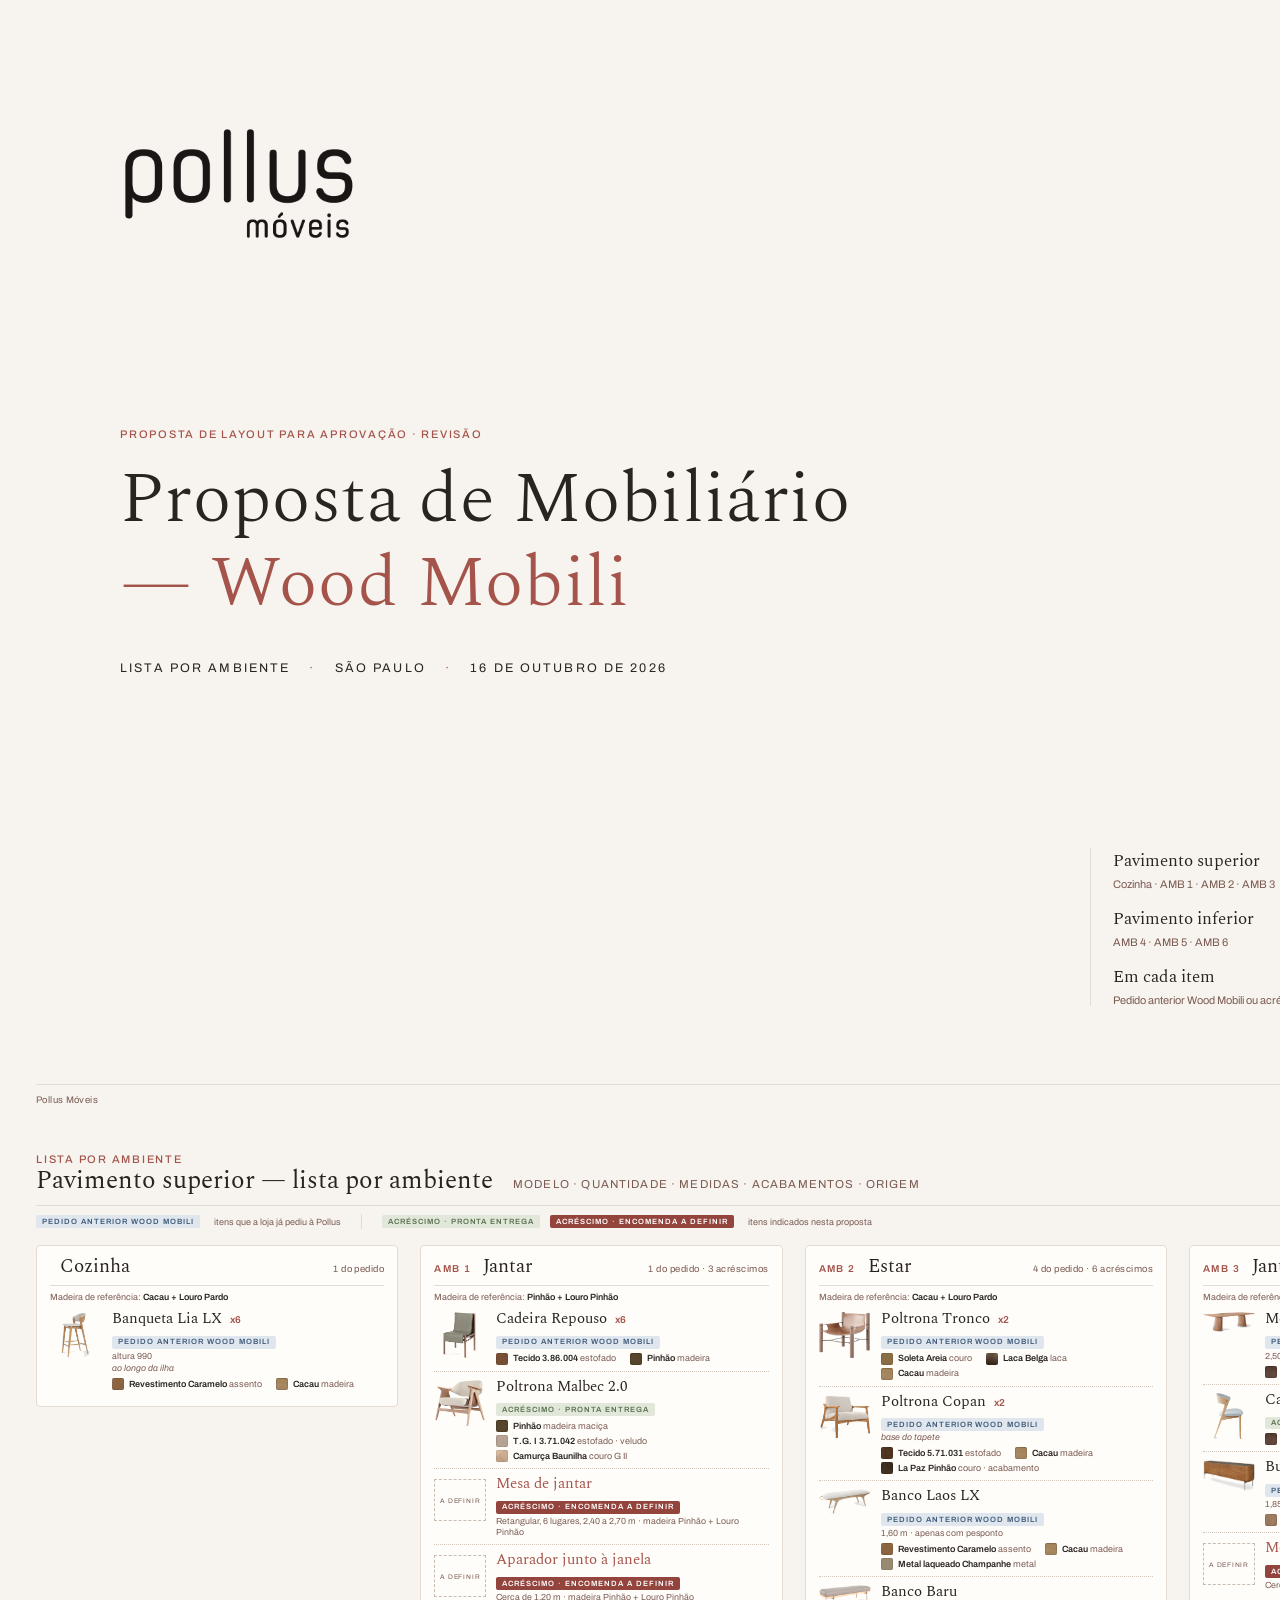
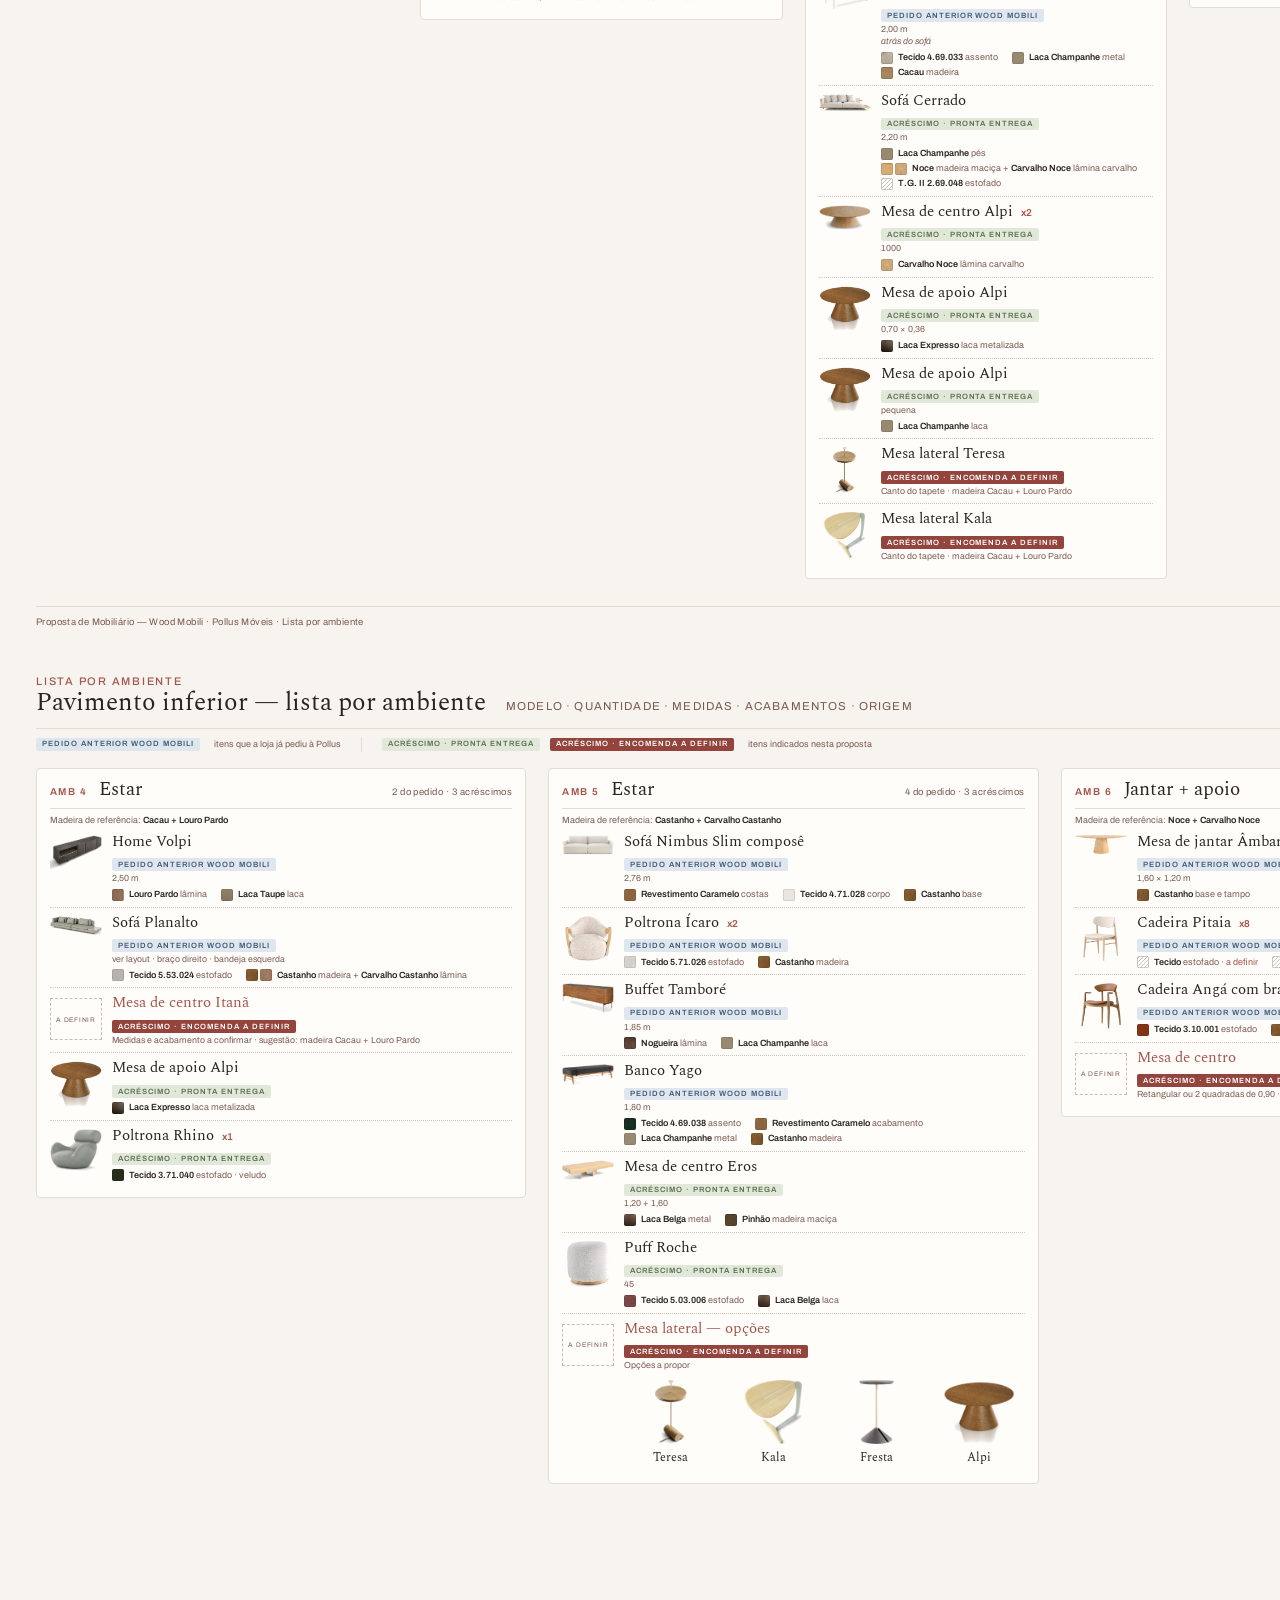
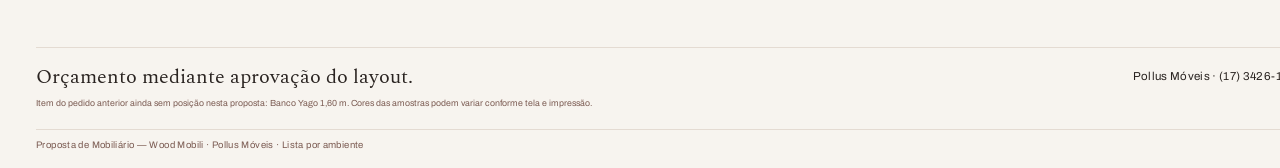
==== proposta-wood-mobili/index.html @ d402f89d "Proposta Wood Mobili: revisão da lista por ambiente (21/10) Reconstrói os fontes (HTML/CSS + imagens" ====
<!doctype html><html lang="pt-BR"><head><meta charset="utf-8">
<title>Proposta de Mobiliário — Wood Mobili · lista por ambiente</title>
<meta name="author" content="Pollus Móveis"><meta name="subject" content="Lista por ambiente para aprovação">
<link rel="stylesheet" href="fonts/fonts.css"><link rel="stylesheet" href="style.css"></head><body>
<div class="page cover">
<img class="logo" src="img/prod/logo.png" alt="Pollus Móveis">
<div class="ctitle"><p class="kicker">Proposta de layout para aprovação · Revisão</p>
<h1>Proposta de Mobiliário<br><span>— Wood Mobili</span></h1>
<p class="meta">Lista por ambiente <i>·</i> São Paulo <i>·</i> 16 de outubro de 2026</p></div>
<div class="toc"><div><h5>Pavimento superior</h5><p>Cozinha · AMB 1 · AMB 2 · AMB 3</p></div>
<div><h5>Pavimento inferior</h5><p>AMB 4 · AMB 5 · AMB 6</p></div>
<div><h5>Em cada item</h5><p>Pedido anterior Wood Mobili ou acréscimo indicado nesta proposta</p></div></div>
<footer class="pf"><span>Pollus Móveis</span><span>1/3</span></footer></div>
<div class="page list"><div class="phead"><div><p class="kicker">Lista por ambiente</p><h2>Pavimento superior — lista por ambiente <span class="sub">Modelo · quantidade · medidas · acabamentos · origem</span></h2></div><img class="mini" src="img/prod/logo.png" alt="Pollus Móveis"></div><div class="legend"><span class="tag t-ped">Pedido anterior Wood Mobili</span><span class="lg">itens que a loja já pediu à Pollus</span><span class="sep"></span><span class="tag t-pe">Acréscimo · pronta entrega</span><span class="tag t-enc">Acréscimo · encomenda a definir</span><span class="lg">itens indicados nesta proposta</span></div><div class="cols c4"><div class="col"><section class="amb"><header><h3>Cozinha</h3><span class="count">1 do pedido</span></header><p class="ref">Madeira de referência: <b>Cacau + Louro Pardo</b></p><div class="item"><div class="thumb"><img src="img/prod/banqueta-lia-lx.png" alt=""></div><div class="body"><h4 class="">Banqueta Lia LX <span class="qty">x6</span></h4><span class="tag t-ped">Pedido anterior Wood Mobili</span><p class="meas">altura 990</p><p class="note">ao longo da ilha</p><div class="fins"><span class="fin"><span class="sws"><span class="sw" style="background-image:url(img/sw/revestimento-caramelo.jpg)"></span></span><span class="fl"><b>Revestimento Caramelo</b> assento</span></span><span class="fin"><span class="sws"><span class="sw" style="background-image:url(img/sw/cacau.jpg)"></span></span><span class="fl"><b>Cacau</b> madeira</span></span></div></div></div></section></div><div class="col"><section class="amb"><header><span class="code">AMB 1</span><h3>Jantar</h3><span class="count">1 do pedido · 3 acréscimos</span></header><p class="ref">Madeira de referência: <b>Pinhão + Louro Pinhão</b></p><div class="item"><div class="thumb"><img src="img/prod/cadeira-repouso.png" alt=""></div><div class="body"><h4 class="">Cadeira Repouso <span class="qty">x6</span></h4><span class="tag t-ped">Pedido anterior Wood Mobili</span><div class="fins"><span class="fin"><span class="sws"><span class="sw" style="background-image:url(img/sw/tecido-3.86.004.jpg)"></span></span><span class="fl"><b>Tecido 3.86.004</b> estofado</span></span><span class="fin"><span class="sws"><span class="sw" style="background-image:url(img/sw/pinhao.jpg)"></span></span><span class="fl"><b>Pinhão</b> madeira</span></span></div></div></div><div class="item"><div class="thumb"><img src="img/prod/poltrona-malbec.png" alt=""></div><div class="body"><h4 class="">Poltrona Malbec 2.0</h4><span class="tag t-pe">Acréscimo · pronta entrega</span><div class="fins"><span class="fin"><span class="sws"><span class="sw" style="background-image:url(img/sw/pinhao.jpg)"></span></span><span class="fl"><b>Pinhão</b> madeira maciça</span></span><span class="fin"><span class="sws"><span class="sw" style="background-image:url(img/sw/tg-3.71.042.jpg)"></span></span><span class="fl"><b>T.G. I 3.71.042</b> estofado · veludo</span></span><span class="fin"><span class="sws"><span class="sw" style="background-image:url(img/sw/camurca-baunilha.jpg)"></span></span><span class="fl"><b>Camurça Baunilha</b> couro G II</span></span></div></div></div><div class="item"><div class="thumb ph"><span>A definir</span></div><div class="body"><h4 class="red">Mesa de jantar</h4><span class="tag t-enc">Acréscimo · encomenda a definir</span><p class="desc">Retangular, 6 lugares, 2,40 a 2,70 m · madeira Pinhão + Louro Pinhão</p></div></div><div class="item"><div class="thumb ph"><span>A definir</span></div><div class="body"><h4 class="red">Aparador junto à janela</h4><span class="tag t-enc">Acréscimo · encomenda a definir</span><p class="desc">Cerca de 1,20 m · madeira Pinhão + Louro Pinhão</p></div></div></section></div><div class="col"><section class="amb"><header><span class="code">AMB 2</span><h3>Estar</h3><span class="count">4 do pedido · 6 acréscimos</span></header><p class="ref">Madeira de referência: <b>Cacau + Louro Pardo</b></p><div class="item"><div class="thumb"><img src="img/prod/poltrona-tronco.png" alt=""></div><div class="body"><h4 class="">Poltrona Tronco <span class="qty">x2</span></h4><span class="tag t-ped">Pedido anterior Wood Mobili</span><div class="fins"><span class="fin"><span class="sws"><span class="sw" style="background-image:url(img/sw/soleta-areia.jpg)"></span></span><span class="fl"><b>Soleta Areia</b> couro</span></span><span class="fin"><span class="sws"><span class="sw" style="background-image:url(img/sw/laca-belga.jpg)"></span></span><span class="fl"><b>Laca Belga</b> laca</span></span><span class="fin"><span class="sws"><span class="sw" style="background-image:url(img/sw/cacau.jpg)"></span></span><span class="fl"><b>Cacau</b> madeira</span></span></div></div></div><div class="item"><div class="thumb"><img src="img/prod/poltrona-copan.png" alt=""></div><div class="body"><h4 class="">Poltrona Copan <span class="qty">x2</span></h4><span class="tag t-ped">Pedido anterior Wood Mobili</span><p class="note">base do tapete</p><div class="fins"><span class="fin"><span class="sws"><span class="sw" style="background-image:url(img/sw/tecido-5.71.031.jpg)"></span></span><span class="fl"><b>Tecido 5.71.031</b> estofado</span></span><span class="fin"><span class="sws"><span class="sw" style="background-image:url(img/sw/cacau.jpg)"></span></span><span class="fl"><b>Cacau</b> madeira</span></span><span class="fin"><span class="sws"><span class="sw" style="background-image:url(img/sw/la-paz-pinhao.jpg)"></span></span><span class="fl"><b>La Paz Pinhão</b> couro · acabamento</span></span></div></div></div><div class="item"><div class="thumb"><img src="img/prod/banco-laos-lx.png" alt=""></div><div class="body"><h4 class="">Banco Laos LX</h4><span class="tag t-ped">Pedido anterior Wood Mobili</span><p class="meas">1,60 m · apenas com pesponto</p><div class="fins"><span class="fin"><span class="sws"><span class="sw" style="background-image:url(img/sw/revestimento-caramelo.jpg)"></span></span><span class="fl"><b>Revestimento Caramelo</b> assento</span></span><span class="fin"><span class="sws"><span class="sw" style="background-image:url(img/sw/cacau.jpg)"></span></span><span class="fl"><b>Cacau</b> madeira</span></span><span class="fin"><span class="sws"><span class="sw" style="background-image:url(img/sw/laca-champanhe.jpg)"></span></span><span class="fl"><b>Metal laqueado Champanhe</b> metal</span></span></div></div></div><div class="item"><div class="thumb"><img src="img/prod/banco-baru.png" alt=""></div><div class="body"><h4 class="">Banco Baru</h4><span class="tag t-ped">Pedido anterior Wood Mobili</span><p class="meas">2,00 m</p><p class="note">atrás do sofá</p><div class="fins"><span class="fin"><span class="sws"><span class="sw" style="background-image:url(img/sw/tecido-4.69.033.jpg)"></span></span><span class="fl"><b>Tecido 4.69.033</b> assento</span></span><span class="fin"><span class="sws"><span class="sw" style="background-image:url(img/sw/laca-champanhe.jpg)"></span></span><span class="fl"><b>Laca Champanhe</b> metal</span></span><span class="fin"><span class="sws"><span class="sw" style="background-image:url(img/sw/cacau.jpg)"></span></span><span class="fl"><b>Cacau</b> madeira</span></span></div></div></div><div class="item"><div class="thumb"><img src="img/prod/sofa-cerrado.png" alt=""></div><div class="body"><h4 class="">Sofá Cerrado</h4><span class="tag t-pe">Acréscimo · pronta entrega</span><p class="meas">2,20 m</p><div class="fins"><span class="fin"><span class="sws"><span class="sw" style="background-image:url(img/sw/laca-champanhe.jpg)"></span></span><span class="fl"><b>Laca Champanhe</b> pés</span></span><span class="fin pair"><span class="sws"><span class="sw" style="background-image:url(img/sw/noce-macica.jpg)"></span><span class="sw" style="background-image:url(img/sw/carvalho-noce.jpg)"></span></span><span class="fl"><b>Noce</b> madeira maciça + <b>Carvalho Noce</b> lâmina carvalho</span></span><span class="fin"><span class="sws"><span class="sw hatch"></span></span><span class="fl"><b>T.G. II 2.69.048</b> estofado</span></span></div></div></div><div class="item"><div class="thumb"><img src="img/prod/mesa-centro-alpi.png" alt=""></div><div class="body"><h4 class="">Mesa de centro Alpi <span class="qty">x2</span></h4><span class="tag t-pe">Acréscimo · pronta entrega</span><p class="meas">1000</p><div class="fins"><span class="fin"><span class="sws"><span class="sw" style="background-image:url(img/sw/carvalho-noce.jpg)"></span></span><span class="fl"><b>Carvalho Noce</b> lâmina carvalho</span></span></div></div></div><div class="item"><div class="thumb"><img src="img/prod/mesa-apoio-alpi.png" alt=""></div><div class="body"><h4 class="">Mesa de apoio Alpi</h4><span class="tag t-pe">Acréscimo · pronta entrega</span><p class="meas">0,70 × 0,36</p><div class="fins"><span class="fin"><span class="sws"><span class="sw" style="background-image:url(img/sw/laca-expresso.jpg)"></span></span><span class="fl"><b>Laca Expresso</b> laca metalizada</span></span></div></div></div><div class="item"><div class="thumb"><img src="img/prod/mesa-apoio-alpi.png" alt=""></div><div class="body"><h4 class="">Mesa de apoio Alpi</h4><span class="tag t-pe">Acréscimo · pronta entrega</span><p class="meas">pequena</p><div class="fins"><span class="fin"><span class="sws"><span class="sw" style="background-image:url(img/sw/laca-champanhe.jpg)"></span></span><span class="fl"><b>Laca Champanhe</b> laca</span></span></div></div></div><div class="item"><div class="thumb"><img src="img/prod/mesa-lateral-teresa.png" alt=""></div><div class="body"><h4 class="">Mesa lateral Teresa</h4><span class="tag t-enc">Acréscimo · encomenda a definir</span><p class="desc">Canto do tapete · madeira Cacau + Louro Pardo</p></div></div><div class="item"><div class="thumb"><img src="img/prod/mesa-lateral-kala.png" alt=""></div><div class="body"><h4 class="">Mesa lateral Kala</h4><span class="tag t-enc">Acréscimo · encomenda a definir</span><p class="desc">Canto do tapete · madeira Cacau + Louro Pardo</p></div></div></section></div><div class="col"><section class="amb"><header><span class="code">AMB 3</span><h3>Jantar</h3><span class="count">2 do pedido · 2 acréscimos</span></header><p class="ref">Madeira de referência: <b>Nogueira + Carvalho Castanho</b></p><div class="item"><div class="thumb"><img src="img/prod/mesa-jantar-fungi.png" alt=""></div><div class="body"><h4 class="">Mesa de jantar Fungi</h4><span class="tag t-ped">Pedido anterior Wood Mobili</span><p class="meas">2,50 × 1,20 m</p><div class="fins"><span class="fin"><span class="sws"><span class="sw" style="background-image:url(img/sw/nogueira.jpg)"></span></span><span class="fl"><b>Nogueira</b> base e tampo</span></span></div></div></div><div class="item"><div class="thumb"><img src="img/prod/cadeira-adhara.png" alt=""></div><div class="body"><h4 class="">Cadeira Adhara <span class="qty">x8</span></h4><span class="tag t-pe">Acréscimo · pronta entrega</span><div class="fins"><span class="fin"><span class="sws"><span class="sw" style="background-image:url(img/sw/nogueira.jpg)"></span></span><span class="fl"><b>Nogueira</b> madeira</span></span></div></div></div><div class="item"><div class="thumb"><img src="img/prod/buffet-tambore.png" alt=""></div><div class="body"><h4 class="">Buffet Tamboré</h4><span class="tag t-ped">Pedido anterior Wood Mobili</span><p class="meas">1,85 m</p><div class="fins"><span class="fin"><span class="sws"><span class="sw" style="background-image:url(img/sw/carvalho-castanho.jpg)"></span></span><span class="fl"><b>Carvalho Castanho</b> lâmina</span></span><span class="fin"><span class="sws"><span class="sw" style="background-image:url(img/sw/laca-champanhe.jpg)"></span></span><span class="fl"><b>Laca Champanhe</b> laca</span></span></div></div></div><div class="item"><div class="thumb ph"><span>A definir</span></div><div class="body"><h4 class="red">Móvel baixo</h4><span class="tag t-enc">Acréscimo · encomenda a definir</span><p class="desc">Cerca de 0,90 m · madeira Castanho + Carvalho Castanho</p></div></div></section></div></div><footer class="pf"><span>Proposta de Mobiliário — Wood Mobili · Pollus Móveis · Lista por ambiente</span><span>Orçamento mediante aprovação do layout. · 2/3</span></footer></div>
<div class="page list"><div class="phead"><div><p class="kicker">Lista por ambiente</p><h2>Pavimento inferior — lista por ambiente <span class="sub">Modelo · quantidade · medidas · acabamentos · origem</span></h2></div><img class="mini" src="img/prod/logo.png" alt="Pollus Móveis"></div><div class="legend"><span class="tag t-ped">Pedido anterior Wood Mobili</span><span class="lg">itens que a loja já pediu à Pollus</span><span class="sep"></span><span class="tag t-pe">Acréscimo · pronta entrega</span><span class="tag t-enc">Acréscimo · encomenda a definir</span><span class="lg">itens indicados nesta proposta</span></div><div class="cols c3"><div class="col"><section class="amb"><header><span class="code">AMB 4</span><h3>Estar</h3><span class="count">2 do pedido · 3 acréscimos</span></header><p class="ref">Madeira de referência: <b>Cacau + Louro Pardo</b></p><div class="item"><div class="thumb"><img src="img/prod/home-volpi.png" alt=""></div><div class="body"><h4 class="">Home Volpi</h4><span class="tag t-ped">Pedido anterior Wood Mobili</span><p class="meas">2,50 m</p><div class="fins"><span class="fin"><span class="sws"><span class="sw" style="background-image:url(img/sw/louro-pardo.jpg)"></span></span><span class="fl"><b>Louro Pardo</b> lâmina</span></span><span class="fin"><span class="sws"><span class="sw" style="background-image:url(img/sw/laca-taupe.jpg)"></span></span><span class="fl"><b>Laca Taupe</b> laca</span></span></div></div></div><div class="item"><div class="thumb"><img src="img/prod/sofa-planalto.png" alt=""></div><div class="body"><h4 class="">Sofá Planalto</h4><span class="tag t-ped">Pedido anterior Wood Mobili</span><p class="meas">ver layout · braço direito · bandeja esquerda</p><div class="fins"><span class="fin"><span class="sws"><span class="sw" style="background-image:url(img/sw/tecido-5.53.024.jpg)"></span></span><span class="fl"><b>Tecido 5.53.024</b> estofado</span></span><span class="fin pair"><span class="sws"><span class="sw" style="background-image:url(img/sw/castanho.jpg)"></span><span class="sw" style="background-image:url(img/sw/carvalho-castanho.jpg)"></span></span><span class="fl"><b>Castanho</b> madeira + <b>Carvalho Castanho</b> lâmina</span></span></div></div></div><div class="item"><div class="thumb ph"><span>A definir</span></div><div class="body"><h4 class="red">Mesa de centro Itanã</h4><span class="tag t-enc">Acréscimo · encomenda a definir</span><p class="desc">Medidas e acabamento a confirmar · sugestão: madeira Cacau + Louro Pardo</p></div></div><div class="item"><div class="thumb"><img src="img/prod/mesa-apoio-alpi.png" alt=""></div><div class="body"><h4 class="">Mesa de apoio Alpi</h4><span class="tag t-pe">Acréscimo · pronta entrega</span><div class="fins"><span class="fin"><span class="sws"><span class="sw" style="background-image:url(img/sw/laca-expresso.jpg)"></span></span><span class="fl"><b>Laca Expresso</b> laca metalizada</span></span></div></div></div><div class="item"><div class="thumb"><img src="img/prod/poltrona-rhino.png" alt=""></div><div class="body"><h4 class="">Poltrona Rhino <span class="qty">x1</span></h4><span class="tag t-pe">Acréscimo · pronta entrega</span><div class="fins"><span class="fin"><span class="sws"><span class="sw" style="background-image:url(img/sw/tg-3.71.040.jpg)"></span></span><span class="fl"><b>Tecido 3.71.040</b> estofado · veludo</span></span></div></div></div></section></div><div class="col"><section class="amb"><header><span class="code">AMB 5</span><h3>Estar</h3><span class="count">4 do pedido · 3 acréscimos</span></header><p class="ref">Madeira de referência: <b>Castanho + Carvalho Castanho</b></p><div class="item"><div class="thumb"><img src="img/prod/sofa-nimbus.png" alt=""></div><div class="body"><h4 class="">Sofá Nimbus Slim composê</h4><span class="tag t-ped">Pedido anterior Wood Mobili</span><p class="meas">2,76 m</p><div class="fins"><span class="fin"><span class="sws"><span class="sw" style="background-image:url(img/sw/revestimento-caramelo.jpg)"></span></span><span class="fl"><b>Revestimento Caramelo</b> costas</span></span><span class="fin"><span class="sws"><span class="sw" style="background-image:url(img/sw/tecido-4.71.028.jpg)"></span></span><span class="fl"><b>Tecido 4.71.028</b> corpo</span></span><span class="fin"><span class="sws"><span class="sw" style="background-image:url(img/sw/castanho.jpg)"></span></span><span class="fl"><b>Castanho</b> base</span></span></div></div></div><div class="item"><div class="thumb"><img src="img/prod/poltrona-icaro.png" alt=""></div><div class="body"><h4 class="">Poltrona Ícaro <span class="qty">x2</span></h4><span class="tag t-ped">Pedido anterior Wood Mobili</span><div class="fins"><span class="fin"><span class="sws"><span class="sw" style="background-image:url(img/sw/tecido-5.71.026.jpg)"></span></span><span class="fl"><b>Tecido 5.71.026</b> estofado</span></span><span class="fin"><span class="sws"><span class="sw" style="background-image:url(img/sw/castanho.jpg)"></span></span><span class="fl"><b>Castanho</b> madeira</span></span></div></div></div><div class="item"><div class="thumb"><img src="img/prod/buffet-tambore.png" alt=""></div><div class="body"><h4 class="">Buffet Tamboré</h4><span class="tag t-ped">Pedido anterior Wood Mobili</span><p class="meas">1,85 m</p><div class="fins"><span class="fin"><span class="sws"><span class="sw" style="background-image:url(img/sw/nogueira.jpg)"></span></span><span class="fl"><b>Nogueira</b> lâmina</span></span><span class="fin"><span class="sws"><span class="sw" style="background-image:url(img/sw/laca-champanhe.jpg)"></span></span><span class="fl"><b>Laca Champanhe</b> laca</span></span></div></div></div><div class="item"><div class="thumb"><img src="img/prod/banco-yago.png" alt=""></div><div class="body"><h4 class="">Banco Yago</h4><span class="tag t-ped">Pedido anterior Wood Mobili</span><p class="meas">1,80 m</p><div class="fins"><span class="fin"><span class="sws"><span class="sw" style="background-image:url(img/sw/tecido-4.69.038.jpg)"></span></span><span class="fl"><b>Tecido 4.69.038</b> assento</span></span><span class="fin"><span class="sws"><span class="sw" style="background-image:url(img/sw/revestimento-caramelo.jpg)"></span></span><span class="fl"><b>Revestimento Caramelo</b> acabamento</span></span><span class="fin"><span class="sws"><span class="sw" style="background-image:url(img/sw/laca-champanhe.jpg)"></span></span><span class="fl"><b>Laca Champanhe</b> metal</span></span><span class="fin"><span class="sws"><span class="sw" style="background-image:url(img/sw/castanho.jpg)"></span></span><span class="fl"><b>Castanho</b> madeira</span></span></div></div></div><div class="item"><div class="thumb"><img src="img/prod/mesa-centro-eros.png" alt=""></div><div class="body"><h4 class="">Mesa de centro Eros</h4><span class="tag t-pe">Acréscimo · pronta entrega</span><p class="meas">1,20 + 1,60</p><div class="fins"><span class="fin"><span class="sws"><span class="sw" style="background-image:url(img/sw/laca-belga.jpg)"></span></span><span class="fl"><b>Laca Belga</b> metal</span></span><span class="fin"><span class="sws"><span class="sw" style="background-image:url(img/sw/pinhao.jpg)"></span></span><span class="fl"><b>Pinhão</b> madeira maciça</span></span></div></div></div><div class="item"><div class="thumb"><img src="img/prod/roche.png" alt=""></div><div class="body"><h4 class="">Puff Roche</h4><span class="tag t-pe">Acréscimo · pronta entrega</span><p class="meas">45</p><div class="fins"><span class="fin"><span class="sws"><span class="sw" style="background-image:url(img/sw/tecido-5.03.006.jpg)"></span></span><span class="fl"><b>Tecido 5.03.006</b> estofado</span></span><span class="fin"><span class="sws"><span class="sw" style="background-image:url(img/sw/laca-belga.jpg)"></span></span><span class="fl"><b>Laca Belga</b> laca</span></span></div></div></div><div class="item"><div class="thumb ph"><span>A definir</span></div><div class="body"><h4 class="red">Mesa lateral — opções</h4><span class="tag t-enc">Acréscimo · encomenda a definir</span><p class="desc">Opções a propor</p><div class="opts"><figure><div class="oimg"><img src="img/prod/mesa-lateral-teresa.png" alt=""></div><figcaption>Teresa</figcaption></figure><figure><div class="oimg"><img src="img/prod/mesa-lateral-kala.png" alt=""></div><figcaption>Kala</figcaption></figure><figure><div class="oimg"><img src="img/prod/mesa-fresta.png" alt=""></div><figcaption>Fresta</figcaption></figure><figure><div class="oimg"><img src="img/prod/mesa-apoio-alpi.png" alt=""></div><figcaption>Alpi</figcaption></figure></div></div></div></section></div><div class="col"><section class="amb"><header><span class="code">AMB 6</span><h3>Jantar + apoio</h3><span class="count">3 do pedido · 1 acréscimo</span></header><p class="ref">Madeira de referência: <b>Noce + Carvalho Noce</b></p><div class="item"><div class="thumb"><img src="img/prod/mesa-jantar-ambar.png" alt=""></div><div class="body"><h4 class="">Mesa de jantar Âmbar</h4><span class="tag t-ped">Pedido anterior Wood Mobili</span><p class="meas">1,60 × 1,20 m</p><div class="fins"><span class="fin"><span class="sws"><span class="sw" style="background-image:url(img/sw/castanho.jpg)"></span></span><span class="fl"><b>Castanho</b> base e tampo</span></span></div></div></div><div class="item"><div class="thumb"><img src="img/prod/cadeira-pitaia.png" alt=""></div><div class="body"><h4 class="">Cadeira Pitaia <span class="qty">x8</span></h4><span class="tag t-ped">Pedido anterior Wood Mobili</span><div class="fins"><span class="fin"><span class="sws"><span class="sw hatch"></span></span><span class="fl"><b>Tecido</b> estofado · <em class="pend">a definir</em></span></span><span class="fin"><span class="sws"><span class="sw hatch"></span></span><span class="fl"><b>Madeira</b> · <em class="pend">a definir</em></span></span></div></div></div><div class="item"><div class="thumb"><img src="img/prod/cadeira-anga.png" alt=""></div><div class="body"><h4 class="">Cadeira Angá com braço <span class="qty">x6</span></h4><span class="tag t-ped">Pedido anterior Wood Mobili</span><div class="fins"><span class="fin"><span class="sws"><span class="sw" style="background-image:url(img/sw/tecido-3.10.001.jpg)"></span></span><span class="fl"><b>Tecido 3.10.001</b> estofado</span></span><span class="fin"><span class="sws"><span class="sw" style="background-image:url(img/sw/castanho.jpg)"></span></span><span class="fl"><b>Castanho</b> madeira</span></span></div></div></div><div class="item"><div class="thumb ph"><span>A definir</span></div><div class="body"><h4 class="red">Mesa de centro</h4><span class="tag t-enc">Acréscimo · encomenda a definir</span><p class="desc">Retangular ou 2 quadradas de 0,90 · madeira Noce + Carvalho Noce</p></div></div></section></div></div><div class="closing"><div><h3>Orçamento mediante aprovação do layout.</h3>
<p>Item do pedido anterior ainda sem posição nesta proposta: Banco Yago 1,60 m. Cores das amostras podem variar conforme tela e impressão.</p></div>
<p class="contact">Pollus Móveis · (17) 3426-1234 · www.pollusmoveis.com.br · @pollusmoveis</p></div><footer class="pf"><span>Proposta de Mobiliário — Wood Mobili · Pollus Móveis · Lista por ambiente</span><span>Orçamento mediante aprovação do layout. · 3/3</span></footer></div>
</body></html>
---- proposta-wood-mobili/fonts/fonts.css ----
@font-face{font-family: 'Archivo';
  font-style: italic;
  font-weight: 400;
  font-stretch: 100%;
  font-display: swap;
  src: url(Archivo-400-italic-latin-ext.woff2) format('woff2');
  unicode-range: U+0100-02BA, U+02BD-02C5, U+02C7-02CC, U+02CE-02D7, U+02DD-02FF, U+0304, U+0308, U+0329, U+1D00-1DBF, U+1E00-1E9F, U+1EF2-1EFF, U+2020, U+20A0-20AB, U+20AD-20C4, U+2113, U+2C60-2C7F, U+A720-A7FF;}
@font-face{font-family: 'Archivo';
  font-style: italic;
  font-weight: 400;
  font-stretch: 100%;
  font-display: swap;
  src: url(Archivo-400-italic-latin.woff2) format('woff2');
  unicode-range: U+0000-00FF, U+0131, U+0152-0153, U+02BB-02BC, U+02C6, U+02DA, U+02DC, U+0304, U+0308, U+0329, U+2000-206F, U+20AC, U+2122, U+2191, U+2193, U+2212, U+2215, U+FEFF, U+FFFD;}
@font-face{font-family: 'Archivo';
  font-style: normal;
  font-weight: 400;
  font-stretch: 100%;
  font-display: swap;
  src: url(Archivo-400-normal-latin-ext.woff2) format('woff2');
  unicode-range: U+0100-02BA, U+02BD-02C5, U+02C7-02CC, U+02CE-02D7, U+02DD-02FF, U+0304, U+0308, U+0329, U+1D00-1DBF, U+1E00-1E9F, U+1EF2-1EFF, U+2020, U+20A0-20AB, U+20AD-20C4, U+2113, U+2C60-2C7F, U+A720-A7FF;}
@font-face{font-family: 'Archivo';
  font-style: normal;
  font-weight: 400;
  font-stretch: 100%;
  font-display: swap;
  src: url(Archivo-400-normal-latin.woff2) format('woff2');
  unicode-range: U+0000-00FF, U+0131, U+0152-0153, U+02BB-02BC, U+02C6, U+02DA, U+02DC, U+0304, U+0308, U+0329, U+2000-206F, U+20AC, U+2122, U+2191, U+2193, U+2212, U+2215, U+FEFF, U+FFFD;}
@font-face{font-family: 'Archivo';
  font-style: normal;
  font-weight: 500;
  font-stretch: 100%;
  font-display: swap;
  src: url(Archivo-500-normal-latin-ext.woff2) format('woff2');
  unicode-range: U+0100-02BA, U+02BD-02C5, U+02C7-02CC, U+02CE-02D7, U+02DD-02FF, U+0304, U+0308, U+0329, U+1D00-1DBF, U+1E00-1E9F, U+1EF2-1EFF, U+2020, U+20A0-20AB, U+20AD-20C4, U+2113, U+2C60-2C7F, U+A720-A7FF;}
@font-face{font-family: 'Archivo';
  font-style: normal;
  font-weight: 500;
  font-stretch: 100%;
  font-display: swap;
  src: url(Archivo-500-normal-latin.woff2) format('woff2');
  unicode-range: U+0000-00FF, U+0131, U+0152-0153, U+02BB-02BC, U+02C6, U+02DA, U+02DC, U+0304, U+0308, U+0329, U+2000-206F, U+20AC, U+2122, U+2191, U+2193, U+2212, U+2215, U+FEFF, U+FFFD;}
@font-face{font-family: 'Archivo';
  font-style: normal;
  font-weight: 600;
  font-stretch: 100%;
  font-display: swap;
  src: url(Archivo-600-normal-latin-ext.woff2) format('woff2');
  unicode-range: U+0100-02BA, U+02BD-02C5, U+02C7-02CC, U+02CE-02D7, U+02DD-02FF, U+0304, U+0308, U+0329, U+1D00-1DBF, U+1E00-1E9F, U+1EF2-1EFF, U+2020, U+20A0-20AB, U+20AD-20C4, U+2113, U+2C60-2C7F, U+A720-A7FF;}
@font-face{font-family: 'Archivo';
  font-style: normal;
  font-weight: 600;
  font-stretch: 100%;
  font-display: swap;
  src: url(Archivo-600-normal-latin.woff2) format('woff2');
  unicode-range: U+0000-00FF, U+0131, U+0152-0153, U+02BB-02BC, U+02C6, U+02DA, U+02DC, U+0304, U+0308, U+0329, U+2000-206F, U+20AC, U+2122, U+2191, U+2193, U+2212, U+2215, U+FEFF, U+FFFD;}
@font-face{font-family: 'Spectral';
  font-style: normal;
  font-weight: 300;
  font-display: swap;
  src: url(Spectral-300-normal-latin-ext.woff2) format('woff2');
  unicode-range: U+0100-02BA, U+02BD-02C5, U+02C7-02CC, U+02CE-02D7, U+02DD-02FF, U+0304, U+0308, U+0329, U+1D00-1DBF, U+1E00-1E9F, U+1EF2-1EFF, U+2020, U+20A0-20AB, U+20AD-20C4, U+2113, U+2C60-2C7F, U+A720-A7FF;}
@font-face{font-family: 'Spectral';
  font-style: normal;
  font-weight: 300;
  font-display: swap;
  src: url(Spectral-300-normal-latin.woff2) format('woff2');
  unicode-range: U+0000-00FF, U+0131, U+0152-0153, U+02BB-02BC, U+02C6, U+02DA, U+02DC, U+0304, U+0308, U+0329, U+2000-206F, U+20AC, U+2122, U+2191, U+2193, U+2212, U+2215, U+FEFF, U+FFFD;}
@font-face{font-family: 'Spectral';
  font-style: normal;
  font-weight: 400;
  font-display: swap;
  src: url(Spectral-400-normal-latin-ext.woff2) format('woff2');
  unicode-range: U+0100-02BA, U+02BD-02C5, U+02C7-02CC, U+02CE-02D7, U+02DD-02FF, U+0304, U+0308, U+0329, U+1D00-1DBF, U+1E00-1E9F, U+1EF2-1EFF, U+2020, U+20A0-20AB, U+20AD-20C4, U+2113, U+2C60-2C7F, U+A720-A7FF;}
@font-face{font-family: 'Spectral';
  font-style: normal;
  font-weight: 400;
  font-display: swap;
  src: url(Spectral-400-normal-latin.woff2) format('woff2');
  unicode-range: U+0000-00FF, U+0131, U+0152-0153, U+02BB-02BC, U+02C6, U+02DA, U+02DC, U+0304, U+0308, U+0329, U+2000-206F, U+20AC, U+2122, U+2191, U+2193, U+2212, U+2215, U+FEFF, U+FFFD;}
@font-face{font-family: 'Spectral';
  font-style: normal;
  font-weight: 500;
  font-display: swap;
  src: url(Spectral-500-normal-latin-ext.woff2) format('woff2');
  unicode-range: U+0100-02BA, U+02BD-02C5, U+02C7-02CC, U+02CE-02D7, U+02DD-02FF, U+0304, U+0308, U+0329, U+1D00-1DBF, U+1E00-1E9F, U+1EF2-1EFF, U+2020, U+20A0-20AB, U+20AD-20C4, U+2113, U+2C60-2C7F, U+A720-A7FF;}
@font-face{font-family: 'Spectral';
  font-style: normal;
  font-weight: 500;
  font-display: swap;
  src: url(Spectral-500-normal-latin.woff2) format('woff2');
  unicode-range: U+0000-00FF, U+0131, U+0152-0153, U+02BB-02BC, U+02C6, U+02DA, U+02DC, U+0304, U+0308, U+0329, U+2000-206F, U+20AC, U+2122, U+2191, U+2193, U+2212, U+2215, U+FEFF, U+FFFD;}
---- proposta-wood-mobili/style.css ----
:root {
  --bg: #f7f4ef;
  --card: #fffdfa;
  --line: #e4dbd2;
  --ink: #2a2421;
  --ink2: #7b5b52;
  --red: #a4544b;
  --ped-bg: #dfe6ee; --ped-fg: #3f5b78;
  --pe-bg: #e1e7d9;  --pe-fg: #5b7150;
  --enc-bg: #93443c; --enc-fg: #fff;
  --serif: 'Spectral', Georgia, serif;
  --sans: 'Archivo', 'Helvetica Neue', Arial, sans-serif;
}
@page { size: 420mm 297mm; margin: 0; }
* { box-sizing: border-box; margin: 0; padding: 0; }
html, body { background: var(--bg); color: var(--ink); font-family: var(--sans); -webkit-print-color-adjust: exact; print-color-adjust: exact; }
.page { width: 420mm; height: 297mm; position: relative; overflow: hidden; page-break-after: always; background: var(--bg); padding: 30px 36px 0; }
.page:last-child { page-break-after: auto; }
b { font-weight: 600; color: var(--ink); }

/* ---------- capa ---------- */
.cover .logo { position: absolute; left: 120px; top: 124px; width: 236px; }
.cover .ctitle { position: absolute; left: 120px; top: 428px; }
.kicker { font-size: 11px; letter-spacing: .16em; text-transform: uppercase; color: var(--red); font-weight: 500; }
.cover h1 { font-family: var(--serif); font-weight: 300; font-size: 72px; line-height: 1.16; margin-top: 18px; letter-spacing: .005em; }
.cover h1 span { color: var(--red); }
.cover .meta { margin-top: 36px; font-size: 12.5px; letter-spacing: .17em; text-transform: uppercase; color: var(--ink); }
.cover .meta i { font-style: normal; color: var(--red); margin: 0 14px; }
.cover .toc { position: absolute; left: 1090px; top: 848px; border-left: 1px solid var(--line); padding-left: 22px; }
.cover .toc div + div { margin-top: 16px; }
.cover .toc h5 { font-family: var(--serif); font-weight: 400; font-size: 17px; }
.cover .toc p { font-size: 11px; color: var(--ink2); margin-top: 4px; }

/* ---------- rodapé ---------- */
.pf { position: absolute; left: 36px; right: 36px; bottom: 18px; border-top: 1px solid var(--line); padding-top: 10px; display: flex; justify-content: space-between; font-size: 9.5px; letter-spacing: .04em; color: var(--ink2); }

/* ---------- cabeçalho das listas ---------- */
.phead { display: flex; justify-content: space-between; align-items: flex-end; border-bottom: 1px solid var(--line); padding-bottom: 10px; }
.phead h2 { font-family: var(--serif); font-weight: 400; font-size: 25px; line-height: 1.15; margin-top: 2px; }
.phead h2 .sub { font-family: var(--sans); font-size: 11.5px; letter-spacing: .1em; text-transform: uppercase; color: var(--ink2); margin-left: 14px; font-weight: 400; }
.phead .mini { width: 68px; margin-bottom: 4px; }
.legend { display: flex; align-items: center; gap: 10px; margin-top: 8px; font-size: 9px; color: var(--ink2); }
.legend .lg { margin-right: 6px; margin-left: 4px; }
.legend .sep { width: 1px; height: 15px; background: var(--line); margin: 0 10px 0 4px; }

.tag { display: inline-block; font-size: 7.6px; font-weight: 600; letter-spacing: .13em; text-transform: uppercase; padding: 1.5px 6px 1px; border-radius: 2px; line-height: 1.35; }
.t-ped { background: var(--ped-bg); color: var(--ped-fg); }
.t-pe { background: var(--pe-bg); color: var(--pe-fg); }
.t-enc { background: var(--enc-bg); color: var(--enc-fg); }

.cols { display: grid; gap: 22px; margin-top: 16px; align-items: start; }
.cols.c4 { grid-template-columns: repeat(4, 1fr); }
.cols.c3 { grid-template-columns: repeat(3, 1fr); }

/* ---------- cartão de ambiente ---------- */
.amb { background: var(--card); border: 1.5px solid var(--line); border-radius: 4px; padding: 10px 13px 10px; }
.amb header { display: flex; align-items: baseline; border-bottom: 1px solid var(--line); padding-bottom: 6px; }
.amb .code { font-size: 10px; letter-spacing: .14em; color: var(--red); font-weight: 600; margin-right: 12px; }
.amb h3 { font-family: var(--serif); font-weight: 400; font-size: 19px; line-height: 1.2; }
.amb header > h3:first-child { margin-left: 10px; }
.amb .count { margin-left: auto; font-size: 9.5px; letter-spacing: .05em; color: var(--ink2); }
.amb .ref { font-size: 9px; color: var(--ink2); margin: 6px 0 2px; }

.item { display: flex; gap: 10px; padding: 6px 0 6px; }
.item + .item { border-top: 1px dotted #d4c8bc; }
.thumb { flex: 0 0 52px; height: 48px; display: flex; align-items: flex-start; justify-content: center; padding-top: 2px; }
.thumb img { max-width: 52px; max-height: 46px; object-fit: contain; }
.thumb.ph { border: 1px dashed #c9bdb2; height: 42px; align-items: center; padding: 0; margin-top: 4px; }
.thumb.ph span { font-size: 6.6px; letter-spacing: .12em; text-transform: uppercase; color: var(--ink2); }
.body { flex: 1; min-width: 0; }
.body h4 { font-family: var(--serif); font-weight: 400; font-size: 15px; line-height: 1.15; margin-bottom: 3px; }
.body h4.red { color: var(--red); }
.body h4 .qty { font-family: var(--sans); font-size: 10px; font-weight: 600; color: var(--red); margin-left: 4px; }
.desc, .meas, .note { font-size: 8.8px; color: var(--ink2); margin-top: 2px; line-height: 1.3; }
.note { font-style: italic; margin-top: 1px; }
.fins { display: flex; flex-wrap: wrap; column-gap: 14px; row-gap: 3px; margin-top: 4px; }
.fin { display: inline-flex; align-items: center; gap: 5px; font-size: 9px; color: var(--ink2); line-height: 1.2; }
.fin b { font-weight: 600; }
.sws { display: inline-flex; gap: 2px; }
.sw { width: 12px; height: 12px; border-radius: 2px; background-size: cover; background-position: center; box-shadow: inset 0 0 0 .5px rgba(0,0,0,.18); flex: 0 0 auto; }
.sw.hatch { background: repeating-linear-gradient(135deg, #fff 0 2px, #cfc5bb 2px 2.8px); box-shadow: inset 0 0 0 .8px #c4b8ad; }
.pend { font-style: normal; color: var(--red); }

/* cartão de opções */
.opts { display: flex; gap: 10px; margin-top: 8px; }
.opts figure { flex: 1; text-align: center; }
.opts .oimg { height: 64px; display: flex; align-items: flex-end; justify-content: center; }
.opts img { max-height: 64px; max-width: 72px; object-fit: contain; }
.opts figcaption { font-family: var(--serif); font-size: 12px; margin-top: 4px; }

/* fechamento */
.closing { position: absolute; left: 36px; right: 36px; bottom: 60px; border-top: 1px solid var(--line); padding-top: 14px; display: flex; justify-content: space-between; align-items: flex-start; }
.closing h3 { font-family: var(--serif); font-weight: 400; font-size: 20px; }
.closing p { font-size: 8.8px; color: var(--ink2); margin-top: 6px; }
.closing .contact { font-size: 11.5px; color: var(--ink); letter-spacing: .03em; margin-top: 8px; }
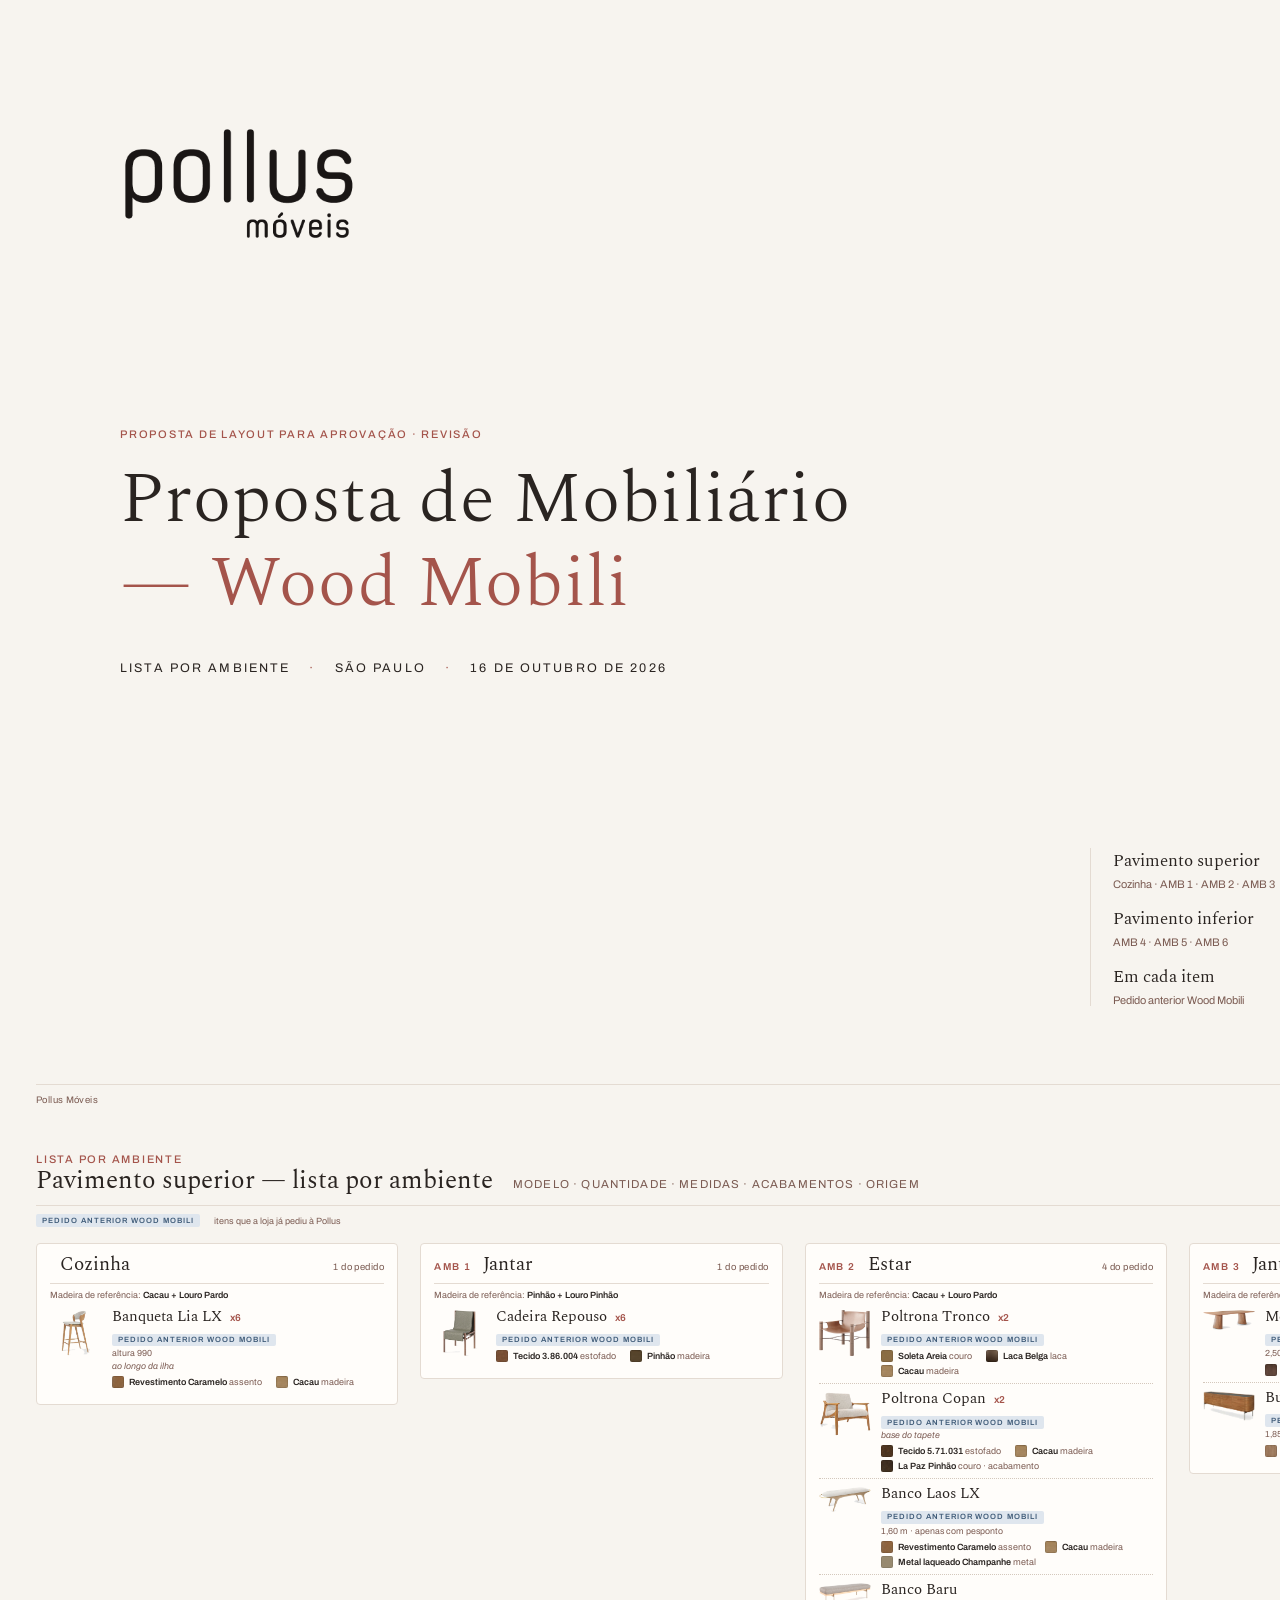
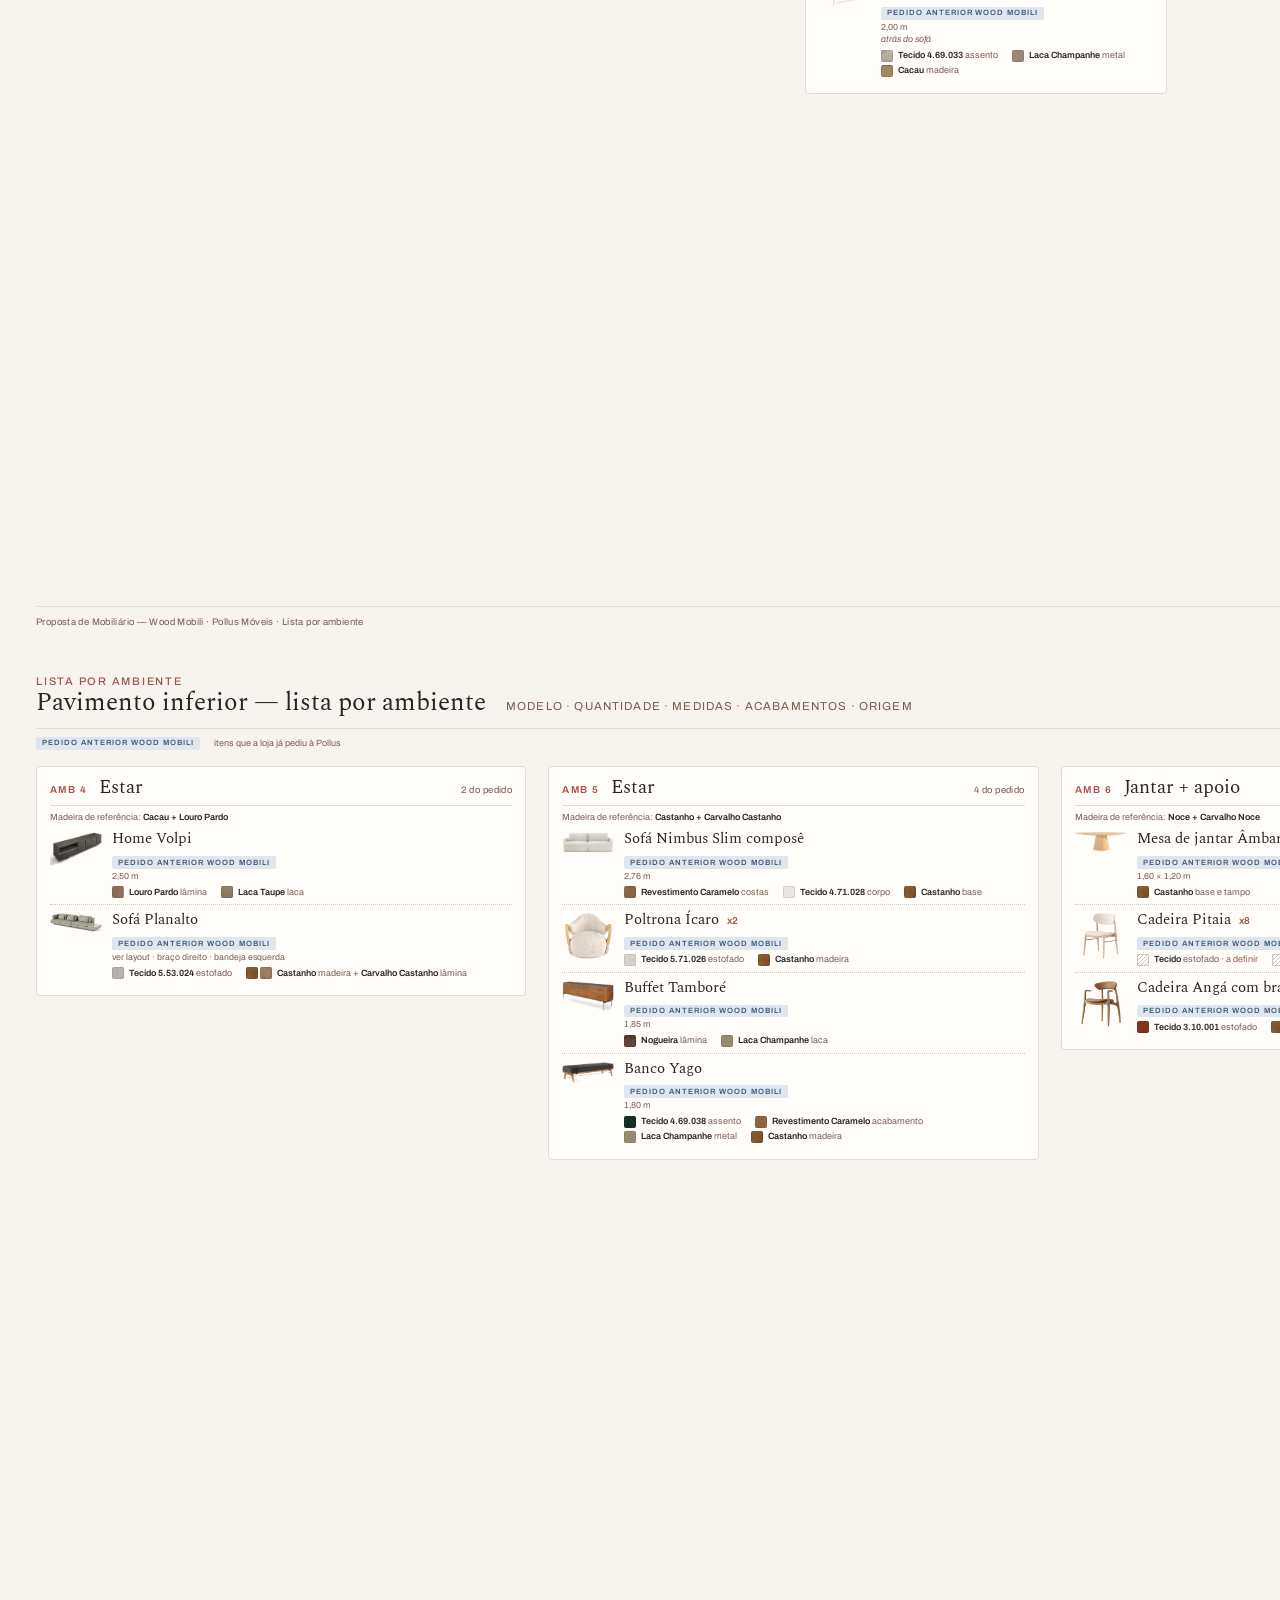
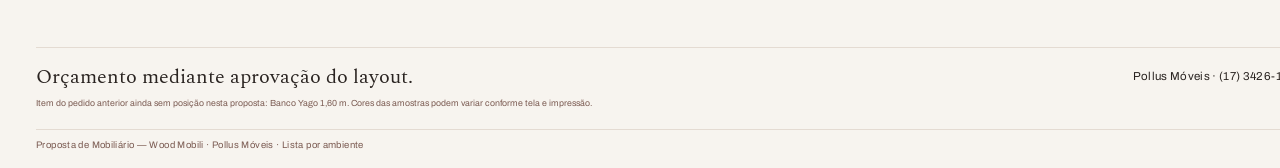
==== commit 644a9b3e: "Proposta Wood Mobili: remove todas as sugestões de acréscimo Mantém só os itens do pedido anterior; " ====
--- a/proposta-wood-mobili/index.html
+++ b/proposta-wood-mobili/index.html
@@ -9,10 +9,10 @@
 <p class="meta">Lista por ambiente <i>·</i> São Paulo <i>·</i> 16 de outubro de 2026</p></div>
 <div class="toc"><div><h5>Pavimento superior</h5><p>Cozinha · AMB 1 · AMB 2 · AMB 3</p></div>
 <div><h5>Pavimento inferior</h5><p>AMB 4 · AMB 5 · AMB 6</p></div>
-<div><h5>Em cada item</h5><p>Pedido anterior Wood Mobili ou acréscimo indicado nesta proposta</p></div></div>
+<div><h5>Em cada item</h5><p>Pedido anterior Wood Mobili</p></div></div>
 <footer class="pf"><span>Pollus Móveis</span><span>1/3</span></footer></div>
-<div class="page list"><div class="phead"><div><p class="kicker">Lista por ambiente</p><h2>Pavimento superior — lista por ambiente <span class="sub">Modelo · quantidade · medidas · acabamentos · origem</span></h2></div><img class="mini" src="img/prod/logo.png" alt="Pollus Móveis"></div><div class="legend"><span class="tag t-ped">Pedido anterior Wood Mobili</span><span class="lg">itens que a loja já pediu à Pollus</span><span class="sep"></span><span class="tag t-pe">Acréscimo · pronta entrega</span><span class="tag t-enc">Acréscimo · encomenda a definir</span><span class="lg">itens indicados nesta proposta</span></div><div class="cols c4"><div class="col"><section class="amb"><header><h3>Cozinha</h3><span class="count">1 do pedido</span></header><p class="ref">Madeira de referência: <b>Cacau + Louro Pardo</b></p><div class="item"><div class="thumb"><img src="img/prod/banqueta-lia-lx.png" alt=""></div><div class="body"><h4 class="">Banqueta Lia LX <span class="qty">x6</span></h4><span class="tag t-ped">Pedido anterior Wood Mobili</span><p class="meas">altura 990</p><p class="note">ao longo da ilha</p><div class="fins"><span class="fin"><span class="sws"><span class="sw" style="background-image:url(img/sw/revestimento-caramelo.jpg)"></span></span><span class="fl"><b>Revestimento Caramelo</b> assento</span></span><span class="fin"><span class="sws"><span class="sw" style="background-image:url(img/sw/cacau.jpg)"></span></span><span class="fl"><b>Cacau</b> madeira</span></span></div></div></div></section></div><div class="col"><section class="amb"><header><span class="code">AMB 1</span><h3>Jantar</h3><span class="count">1 do pedido · 3 acréscimos</span></header><p class="ref">Madeira de referência: <b>Pinhão + Louro Pinhão</b></p><div class="item"><div class="thumb"><img src="img/prod/cadeira-repouso.png" alt=""></div><div class="body"><h4 class="">Cadeira Repouso <span class="qty">x6</span></h4><span class="tag t-ped">Pedido anterior Wood Mobili</span><div class="fins"><span class="fin"><span class="sws"><span class="sw" style="background-image:url(img/sw/tecido-3.86.004.jpg)"></span></span><span class="fl"><b>Tecido 3.86.004</b> estofado</span></span><span class="fin"><span class="sws"><span class="sw" style="background-image:url(img/sw/pinhao.jpg)"></span></span><span class="fl"><b>Pinhão</b> madeira</span></span></div></div></div><div class="item"><div class="thumb"><img src="img/prod/poltrona-malbec.png" alt=""></div><div class="body"><h4 class="">Poltrona Malbec 2.0</h4><span class="tag t-pe">Acréscimo · pronta entrega</span><div class="fins"><span class="fin"><span class="sws"><span class="sw" style="background-image:url(img/sw/pinhao.jpg)"></span></span><span class="fl"><b>Pinhão</b> madeira maciça</span></span><span class="fin"><span class="sws"><span class="sw" style="background-image:url(img/sw/tg-3.71.042.jpg)"></span></span><span class="fl"><b>T.G. I 3.71.042</b> estofado · veludo</span></span><span class="fin"><span class="sws"><span class="sw" style="background-image:url(img/sw/camurca-baunilha.jpg)"></span></span><span class="fl"><b>Camurça Baunilha</b> couro G II</span></span></div></div></div><div class="item"><div class="thumb ph"><span>A definir</span></div><div class="body"><h4 class="red">Mesa de jantar</h4><span class="tag t-enc">Acréscimo · encomenda a definir</span><p class="desc">Retangular, 6 lugares, 2,40 a 2,70 m · madeira Pinhão + Louro Pinhão</p></div></div><div class="item"><div class="thumb ph"><span>A definir</span></div><div class="body"><h4 class="red">Aparador junto à janela</h4><span class="tag t-enc">Acréscimo · encomenda a definir</span><p class="desc">Cerca de 1,20 m · madeira Pinhão + Louro Pinhão</p></div></div></section></div><div class="col"><section class="amb"><header><span class="code">AMB 2</span><h3>Estar</h3><span class="count">4 do pedido · 6 acréscimos</span></header><p class="ref">Madeira de referência: <b>Cacau + Louro Pardo</b></p><div class="item"><div class="thumb"><img src="img/prod/poltrona-tronco.png" alt=""></div><div class="body"><h4 class="">Poltrona Tronco <span class="qty">x2</span></h4><span class="tag t-ped">Pedido anterior Wood Mobili</span><div class="fins"><span class="fin"><span class="sws"><span class="sw" style="background-image:url(img/sw/soleta-areia.jpg)"></span></span><span class="fl"><b>Soleta Areia</b> couro</span></span><span class="fin"><span class="sws"><span class="sw" style="background-image:url(img/sw/laca-belga.jpg)"></span></span><span class="fl"><b>Laca Belga</b> laca</span></span><span class="fin"><span class="sws"><span class="sw" style="background-image:url(img/sw/cacau.jpg)"></span></span><span class="fl"><b>Cacau</b> madeira</span></span></div></div></div><div class="item"><div class="thumb"><img src="img/prod/poltrona-copan.png" alt=""></div><div class="body"><h4 class="">Poltrona Copan <span class="qty">x2</span></h4><span class="tag t-ped">Pedido anterior Wood Mobili</span><p class="note">base do tapete</p><div class="fins"><span class="fin"><span class="sws"><span class="sw" style="background-image:url(img/sw/tecido-5.71.031.jpg)"></span></span><span class="fl"><b>Tecido 5.71.031</b> estofado</span></span><span class="fin"><span class="sws"><span class="sw" style="background-image:url(img/sw/cacau.jpg)"></span></span><span class="fl"><b>Cacau</b> madeira</span></span><span class="fin"><span class="sws"><span class="sw" style="background-image:url(img/sw/la-paz-pinhao.jpg)"></span></span><span class="fl"><b>La Paz Pinhão</b> couro · acabamento</span></span></div></div></div><div class="item"><div class="thumb"><img src="img/prod/banco-laos-lx.png" alt=""></div><div class="body"><h4 class="">Banco Laos LX</h4><span class="tag t-ped">Pedido anterior Wood Mobili</span><p class="meas">1,60 m · apenas com pesponto</p><div class="fins"><span class="fin"><span class="sws"><span class="sw" style="background-image:url(img/sw/revestimento-caramelo.jpg)"></span></span><span class="fl"><b>Revestimento Caramelo</b> assento</span></span><span class="fin"><span class="sws"><span class="sw" style="background-image:url(img/sw/cacau.jpg)"></span></span><span class="fl"><b>Cacau</b> madeira</span></span><span class="fin"><span class="sws"><span class="sw" style="background-image:url(img/sw/laca-champanhe.jpg)"></span></span><span class="fl"><b>Metal laqueado Champanhe</b> metal</span></span></div></div></div><div class="item"><div class="thumb"><img src="img/prod/banco-baru.png" alt=""></div><div class="body"><h4 class="">Banco Baru</h4><span class="tag t-ped">Pedido anterior Wood Mobili</span><p class="meas">2,00 m</p><p class="note">atrás do sofá</p><div class="fins"><span class="fin"><span class="sws"><span class="sw" style="background-image:url(img/sw/tecido-4.69.033.jpg)"></span></span><span class="fl"><b>Tecido 4.69.033</b> assento</span></span><span class="fin"><span class="sws"><span class="sw" style="background-image:url(img/sw/laca-champanhe.jpg)"></span></span><span class="fl"><b>Laca Champanhe</b> metal</span></span><span class="fin"><span class="sws"><span class="sw" style="background-image:url(img/sw/cacau.jpg)"></span></span><span class="fl"><b>Cacau</b> madeira</span></span></div></div></div><div class="item"><div class="thumb"><img src="img/prod/sofa-cerrado.png" alt=""></div><div class="body"><h4 class="">Sofá Cerrado</h4><span class="tag t-pe">Acréscimo · pronta entrega</span><p class="meas">2,20 m</p><div class="fins"><span class="fin"><span class="sws"><span class="sw" style="background-image:url(img/sw/laca-champanhe.jpg)"></span></span><span class="fl"><b>Laca Champanhe</b> pés</span></span><span class="fin pair"><span class="sws"><span class="sw" style="background-image:url(img/sw/noce-macica.jpg)"></span><span class="sw" style="background-image:url(img/sw/carvalho-noce.jpg)"></span></span><span class="fl"><b>Noce</b> madeira maciça + <b>Carvalho Noce</b> lâmina carvalho</span></span><span class="fin"><span class="sws"><span class="sw hatch"></span></span><span class="fl"><b>T.G. II 2.69.048</b> estofado</span></span></div></div></div><div class="item"><div class="thumb"><img src="img/prod/mesa-centro-alpi.png" alt=""></div><div class="body"><h4 class="">Mesa de centro Alpi <span class="qty">x2</span></h4><span class="tag t-pe">Acréscimo · pronta entrega</span><p class="meas">1000</p><div class="fins"><span class="fin"><span class="sws"><span class="sw" style="background-image:url(img/sw/carvalho-noce.jpg)"></span></span><span class="fl"><b>Carvalho Noce</b> lâmina carvalho</span></span></div></div></div><div class="item"><div class="thumb"><img src="img/prod/mesa-apoio-alpi.png" alt=""></div><div class="body"><h4 class="">Mesa de apoio Alpi</h4><span class="tag t-pe">Acréscimo · pronta entrega</span><p class="meas">0,70 × 0,36</p><div class="fins"><span class="fin"><span class="sws"><span class="sw" style="background-image:url(img/sw/laca-expresso.jpg)"></span></span><span class="fl"><b>Laca Expresso</b> laca metalizada</span></span></div></div></div><div class="item"><div class="thumb"><img src="img/prod/mesa-apoio-alpi.png" alt=""></div><div class="body"><h4 class="">Mesa de apoio Alpi</h4><span class="tag t-pe">Acréscimo · pronta entrega</span><p class="meas">pequena</p><div class="fins"><span class="fin"><span class="sws"><span class="sw" style="background-image:url(img/sw/laca-champanhe.jpg)"></span></span><span class="fl"><b>Laca Champanhe</b> laca</span></span></div></div></div><div class="item"><div class="thumb"><img src="img/prod/mesa-lateral-teresa.png" alt=""></div><div class="body"><h4 class="">Mesa lateral Teresa</h4><span class="tag t-enc">Acréscimo · encomenda a definir</span><p class="desc">Canto do tapete · madeira Cacau + Louro Pardo</p></div></div><div class="item"><div class="thumb"><img src="img/prod/mesa-lateral-kala.png" alt=""></div><div class="body"><h4 class="">Mesa lateral Kala</h4><span class="tag t-enc">Acréscimo · encomenda a definir</span><p class="desc">Canto do tapete · madeira Cacau + Louro Pardo</p></div></div></section></div><div class="col"><section class="amb"><header><span class="code">AMB 3</span><h3>Jantar</h3><span class="count">2 do pedido · 2 acréscimos</span></header><p class="ref">Madeira de referência: <b>Nogueira + Carvalho Castanho</b></p><div class="item"><div class="thumb"><img src="img/prod/mesa-jantar-fungi.png" alt=""></div><div class="body"><h4 class="">Mesa de jantar Fungi</h4><span class="tag t-ped">Pedido anterior Wood Mobili</span><p class="meas">2,50 × 1,20 m</p><div class="fins"><span class="fin"><span class="sws"><span class="sw" style="background-image:url(img/sw/nogueira.jpg)"></span></span><span class="fl"><b>Nogueira</b> base e tampo</span></span></div></div></div><div class="item"><div class="thumb"><img src="img/prod/cadeira-adhara.png" alt=""></div><div class="body"><h4 class="">Cadeira Adhara <span class="qty">x8</span></h4><span class="tag t-pe">Acréscimo · pronta entrega</span><div class="fins"><span class="fin"><span class="sws"><span class="sw" style="background-image:url(img/sw/nogueira.jpg)"></span></span><span class="fl"><b>Nogueira</b> madeira</span></span></div></div></div><div class="item"><div class="thumb"><img src="img/prod/buffet-tambore.png" alt=""></div><div class="body"><h4 class="">Buffet Tamboré</h4><span class="tag t-ped">Pedido anterior Wood Mobili</span><p class="meas">1,85 m</p><div class="fins"><span class="fin"><span class="sws"><span class="sw" style="background-image:url(img/sw/carvalho-castanho.jpg)"></span></span><span class="fl"><b>Carvalho Castanho</b> lâmina</span></span><span class="fin"><span class="sws"><span class="sw" style="background-image:url(img/sw/laca-champanhe.jpg)"></span></span><span class="fl"><b>Laca Champanhe</b> laca</span></span></div></div></div><div class="item"><div class="thumb ph"><span>A definir</span></div><div class="body"><h4 class="red">Móvel baixo</h4><span class="tag t-enc">Acréscimo · encomenda a definir</span><p class="desc">Cerca de 0,90 m · madeira Castanho + Carvalho Castanho</p></div></div></section></div></div><footer class="pf"><span>Proposta de Mobiliário — Wood Mobili · Pollus Móveis · Lista por ambiente</span><span>Orçamento mediante aprovação do layout. · 2/3</span></footer></div>
-<div class="page list"><div class="phead"><div><p class="kicker">Lista por ambiente</p><h2>Pavimento inferior — lista por ambiente <span class="sub">Modelo · quantidade · medidas · acabamentos · origem</span></h2></div><img class="mini" src="img/prod/logo.png" alt="Pollus Móveis"></div><div class="legend"><span class="tag t-ped">Pedido anterior Wood Mobili</span><span class="lg">itens que a loja já pediu à Pollus</span><span class="sep"></span><span class="tag t-pe">Acréscimo · pronta entrega</span><span class="tag t-enc">Acréscimo · encomenda a definir</span><span class="lg">itens indicados nesta proposta</span></div><div class="cols c3"><div class="col"><section class="amb"><header><span class="code">AMB 4</span><h3>Estar</h3><span class="count">2 do pedido · 3 acréscimos</span></header><p class="ref">Madeira de referência: <b>Cacau + Louro Pardo</b></p><div class="item"><div class="thumb"><img src="img/prod/home-volpi.png" alt=""></div><div class="body"><h4 class="">Home Volpi</h4><span class="tag t-ped">Pedido anterior Wood Mobili</span><p class="meas">2,50 m</p><div class="fins"><span class="fin"><span class="sws"><span class="sw" style="background-image:url(img/sw/louro-pardo.jpg)"></span></span><span class="fl"><b>Louro Pardo</b> lâmina</span></span><span class="fin"><span class="sws"><span class="sw" style="background-image:url(img/sw/laca-taupe.jpg)"></span></span><span class="fl"><b>Laca Taupe</b> laca</span></span></div></div></div><div class="item"><div class="thumb"><img src="img/prod/sofa-planalto.png" alt=""></div><div class="body"><h4 class="">Sofá Planalto</h4><span class="tag t-ped">Pedido anterior Wood Mobili</span><p class="meas">ver layout · braço direito · bandeja esquerda</p><div class="fins"><span class="fin"><span class="sws"><span class="sw" style="background-image:url(img/sw/tecido-5.53.024.jpg)"></span></span><span class="fl"><b>Tecido 5.53.024</b> estofado</span></span><span class="fin pair"><span class="sws"><span class="sw" style="background-image:url(img/sw/castanho.jpg)"></span><span class="sw" style="background-image:url(img/sw/carvalho-castanho.jpg)"></span></span><span class="fl"><b>Castanho</b> madeira + <b>Carvalho Castanho</b> lâmina</span></span></div></div></div><div class="item"><div class="thumb ph"><span>A definir</span></div><div class="body"><h4 class="red">Mesa de centro Itanã</h4><span class="tag t-enc">Acréscimo · encomenda a definir</span><p class="desc">Medidas e acabamento a confirmar · sugestão: madeira Cacau + Louro Pardo</p></div></div><div class="item"><div class="thumb"><img src="img/prod/mesa-apoio-alpi.png" alt=""></div><div class="body"><h4 class="">Mesa de apoio Alpi</h4><span class="tag t-pe">Acréscimo · pronta entrega</span><div class="fins"><span class="fin"><span class="sws"><span class="sw" style="background-image:url(img/sw/laca-expresso.jpg)"></span></span><span class="fl"><b>Laca Expresso</b> laca metalizada</span></span></div></div></div><div class="item"><div class="thumb"><img src="img/prod/poltrona-rhino.png" alt=""></div><div class="body"><h4 class="">Poltrona Rhino <span class="qty">x1</span></h4><span class="tag t-pe">Acréscimo · pronta entrega</span><div class="fins"><span class="fin"><span class="sws"><span class="sw" style="background-image:url(img/sw/tg-3.71.040.jpg)"></span></span><span class="fl"><b>Tecido 3.71.040</b> estofado · veludo</span></span></div></div></div></section></div><div class="col"><section class="amb"><header><span class="code">AMB 5</span><h3>Estar</h3><span class="count">4 do pedido · 3 acréscimos</span></header><p class="ref">Madeira de referência: <b>Castanho + Carvalho Castanho</b></p><div class="item"><div class="thumb"><img src="img/prod/sofa-nimbus.png" alt=""></div><div class="body"><h4 class="">Sofá Nimbus Slim composê</h4><span class="tag t-ped">Pedido anterior Wood Mobili</span><p class="meas">2,76 m</p><div class="fins"><span class="fin"><span class="sws"><span class="sw" style="background-image:url(img/sw/revestimento-caramelo.jpg)"></span></span><span class="fl"><b>Revestimento Caramelo</b> costas</span></span><span class="fin"><span class="sws"><span class="sw" style="background-image:url(img/sw/tecido-4.71.028.jpg)"></span></span><span class="fl"><b>Tecido 4.71.028</b> corpo</span></span><span class="fin"><span class="sws"><span class="sw" style="background-image:url(img/sw/castanho.jpg)"></span></span><span class="fl"><b>Castanho</b> base</span></span></div></div></div><div class="item"><div class="thumb"><img src="img/prod/poltrona-icaro.png" alt=""></div><div class="body"><h4 class="">Poltrona Ícaro <span class="qty">x2</span></h4><span class="tag t-ped">Pedido anterior Wood Mobili</span><div class="fins"><span class="fin"><span class="sws"><span class="sw" style="background-image:url(img/sw/tecido-5.71.026.jpg)"></span></span><span class="fl"><b>Tecido 5.71.026</b> estofado</span></span><span class="fin"><span class="sws"><span class="sw" style="background-image:url(img/sw/castanho.jpg)"></span></span><span class="fl"><b>Castanho</b> madeira</span></span></div></div></div><div class="item"><div class="thumb"><img src="img/prod/buffet-tambore.png" alt=""></div><div class="body"><h4 class="">Buffet Tamboré</h4><span class="tag t-ped">Pedido anterior Wood Mobili</span><p class="meas">1,85 m</p><div class="fins"><span class="fin"><span class="sws"><span class="sw" style="background-image:url(img/sw/nogueira.jpg)"></span></span><span class="fl"><b>Nogueira</b> lâmina</span></span><span class="fin"><span class="sws"><span class="sw" style="background-image:url(img/sw/laca-champanhe.jpg)"></span></span><span class="fl"><b>Laca Champanhe</b> laca</span></span></div></div></div><div class="item"><div class="thumb"><img src="img/prod/banco-yago.png" alt=""></div><div class="body"><h4 class="">Banco Yago</h4><span class="tag t-ped">Pedido anterior Wood Mobili</span><p class="meas">1,80 m</p><div class="fins"><span class="fin"><span class="sws"><span class="sw" style="background-image:url(img/sw/tecido-4.69.038.jpg)"></span></span><span class="fl"><b>Tecido 4.69.038</b> assento</span></span><span class="fin"><span class="sws"><span class="sw" style="background-image:url(img/sw/revestimento-caramelo.jpg)"></span></span><span class="fl"><b>Revestimento Caramelo</b> acabamento</span></span><span class="fin"><span class="sws"><span class="sw" style="background-image:url(img/sw/laca-champanhe.jpg)"></span></span><span class="fl"><b>Laca Champanhe</b> metal</span></span><span class="fin"><span class="sws"><span class="sw" style="background-image:url(img/sw/castanho.jpg)"></span></span><span class="fl"><b>Castanho</b> madeira</span></span></div></div></div><div class="item"><div class="thumb"><img src="img/prod/mesa-centro-eros.png" alt=""></div><div class="body"><h4 class="">Mesa de centro Eros</h4><span class="tag t-pe">Acréscimo · pronta entrega</span><p class="meas">1,20 + 1,60</p><div class="fins"><span class="fin"><span class="sws"><span class="sw" style="background-image:url(img/sw/laca-belga.jpg)"></span></span><span class="fl"><b>Laca Belga</b> metal</span></span><span class="fin"><span class="sws"><span class="sw" style="background-image:url(img/sw/pinhao.jpg)"></span></span><span class="fl"><b>Pinhão</b> madeira maciça</span></span></div></div></div><div class="item"><div class="thumb"><img src="img/prod/roche.png" alt=""></div><div class="body"><h4 class="">Puff Roche</h4><span class="tag t-pe">Acréscimo · pronta entrega</span><p class="meas">45</p><div class="fins"><span class="fin"><span class="sws"><span class="sw" style="background-image:url(img/sw/tecido-5.03.006.jpg)"></span></span><span class="fl"><b>Tecido 5.03.006</b> estofado</span></span><span class="fin"><span class="sws"><span class="sw" style="background-image:url(img/sw/laca-belga.jpg)"></span></span><span class="fl"><b>Laca Belga</b> laca</span></span></div></div></div><div class="item"><div class="thumb ph"><span>A definir</span></div><div class="body"><h4 class="red">Mesa lateral — opções</h4><span class="tag t-enc">Acréscimo · encomenda a definir</span><p class="desc">Opções a propor</p><div class="opts"><figure><div class="oimg"><img src="img/prod/mesa-lateral-teresa.png" alt=""></div><figcaption>Teresa</figcaption></figure><figure><div class="oimg"><img src="img/prod/mesa-lateral-kala.png" alt=""></div><figcaption>Kala</figcaption></figure><figure><div class="oimg"><img src="img/prod/mesa-fresta.png" alt=""></div><figcaption>Fresta</figcaption></figure><figure><div class="oimg"><img src="img/prod/mesa-apoio-alpi.png" alt=""></div><figcaption>Alpi</figcaption></figure></div></div></div></section></div><div class="col"><section class="amb"><header><span class="code">AMB 6</span><h3>Jantar + apoio</h3><span class="count">3 do pedido · 1 acréscimo</span></header><p class="ref">Madeira de referência: <b>Noce + Carvalho Noce</b></p><div class="item"><div class="thumb"><img src="img/prod/mesa-jantar-ambar.png" alt=""></div><div class="body"><h4 class="">Mesa de jantar Âmbar</h4><span class="tag t-ped">Pedido anterior Wood Mobili</span><p class="meas">1,60 × 1,20 m</p><div class="fins"><span class="fin"><span class="sws"><span class="sw" style="background-image:url(img/sw/castanho.jpg)"></span></span><span class="fl"><b>Castanho</b> base e tampo</span></span></div></div></div><div class="item"><div class="thumb"><img src="img/prod/cadeira-pitaia.png" alt=""></div><div class="body"><h4 class="">Cadeira Pitaia <span class="qty">x8</span></h4><span class="tag t-ped">Pedido anterior Wood Mobili</span><div class="fins"><span class="fin"><span class="sws"><span class="sw hatch"></span></span><span class="fl"><b>Tecido</b> estofado · <em class="pend">a definir</em></span></span><span class="fin"><span class="sws"><span class="sw hatch"></span></span><span class="fl"><b>Madeira</b> · <em class="pend">a definir</em></span></span></div></div></div><div class="item"><div class="thumb"><img src="img/prod/cadeira-anga.png" alt=""></div><div class="body"><h4 class="">Cadeira Angá com braço <span class="qty">x6</span></h4><span class="tag t-ped">Pedido anterior Wood Mobili</span><div class="fins"><span class="fin"><span class="sws"><span class="sw" style="background-image:url(img/sw/tecido-3.10.001.jpg)"></span></span><span class="fl"><b>Tecido 3.10.001</b> estofado</span></span><span class="fin"><span class="sws"><span class="sw" style="background-image:url(img/sw/castanho.jpg)"></span></span><span class="fl"><b>Castanho</b> madeira</span></span></div></div></div><div class="item"><div class="thumb ph"><span>A definir</span></div><div class="body"><h4 class="red">Mesa de centro</h4><span class="tag t-enc">Acréscimo · encomenda a definir</span><p class="desc">Retangular ou 2 quadradas de 0,90 · madeira Noce + Carvalho Noce</p></div></div></section></div></div><div class="closing"><div><h3>Orçamento mediante aprovação do layout.</h3>
+<div class="page list"><div class="phead"><div><p class="kicker">Lista por ambiente</p><h2>Pavimento superior — lista por ambiente <span class="sub">Modelo · quantidade · medidas · acabamentos · origem</span></h2></div><img class="mini" src="img/prod/logo.png" alt="Pollus Móveis"></div><div class="legend"><span class="tag t-ped">Pedido anterior Wood Mobili</span><span class="lg">itens que a loja já pediu à Pollus</span></div><div class="cols c4"><div class="col"><section class="amb"><header><h3>Cozinha</h3><span class="count">1 do pedido</span></header><p class="ref">Madeira de referência: <b>Cacau + Louro Pardo</b></p><div class="item"><div class="thumb"><img src="img/prod/banqueta-lia-lx.png" alt=""></div><div class="body"><h4 class="">Banqueta Lia LX <span class="qty">x6</span></h4><span class="tag t-ped">Pedido anterior Wood Mobili</span><p class="meas">altura 990</p><p class="note">ao longo da ilha</p><div class="fins"><span class="fin"><span class="sws"><span class="sw" style="background-image:url(img/sw/revestimento-caramelo.jpg)"></span></span><span class="fl"><b>Revestimento Caramelo</b> assento</span></span><span class="fin"><span class="sws"><span class="sw" style="background-image:url(img/sw/cacau.jpg)"></span></span><span class="fl"><b>Cacau</b> madeira</span></span></div></div></div></section></div><div class="col"><section class="amb"><header><span class="code">AMB 1</span><h3>Jantar</h3><span class="count">1 do pedido</span></header><p class="ref">Madeira de referência: <b>Pinhão + Louro Pinhão</b></p><div class="item"><div class="thumb"><img src="img/prod/cadeira-repouso.png" alt=""></div><div class="body"><h4 class="">Cadeira Repouso <span class="qty">x6</span></h4><span class="tag t-ped">Pedido anterior Wood Mobili</span><div class="fins"><span class="fin"><span class="sws"><span class="sw" style="background-image:url(img/sw/tecido-3.86.004.jpg)"></span></span><span class="fl"><b>Tecido 3.86.004</b> estofado</span></span><span class="fin"><span class="sws"><span class="sw" style="background-image:url(img/sw/pinhao.jpg)"></span></span><span class="fl"><b>Pinhão</b> madeira</span></span></div></div></div></section></div><div class="col"><section class="amb"><header><span class="code">AMB 2</span><h3>Estar</h3><span class="count">4 do pedido</span></header><p class="ref">Madeira de referência: <b>Cacau + Louro Pardo</b></p><div class="item"><div class="thumb"><img src="img/prod/poltrona-tronco.png" alt=""></div><div class="body"><h4 class="">Poltrona Tronco <span class="qty">x2</span></h4><span class="tag t-ped">Pedido anterior Wood Mobili</span><div class="fins"><span class="fin"><span class="sws"><span class="sw" style="background-image:url(img/sw/soleta-areia.jpg)"></span></span><span class="fl"><b>Soleta Areia</b> couro</span></span><span class="fin"><span class="sws"><span class="sw" style="background-image:url(img/sw/laca-belga.jpg)"></span></span><span class="fl"><b>Laca Belga</b> laca</span></span><span class="fin"><span class="sws"><span class="sw" style="background-image:url(img/sw/cacau.jpg)"></span></span><span class="fl"><b>Cacau</b> madeira</span></span></div></div></div><div class="item"><div class="thumb"><img src="img/prod/poltrona-copan.png" alt=""></div><div class="body"><h4 class="">Poltrona Copan <span class="qty">x2</span></h4><span class="tag t-ped">Pedido anterior Wood Mobili</span><p class="note">base do tapete</p><div class="fins"><span class="fin"><span class="sws"><span class="sw" style="background-image:url(img/sw/tecido-5.71.031.jpg)"></span></span><span class="fl"><b>Tecido 5.71.031</b> estofado</span></span><span class="fin"><span class="sws"><span class="sw" style="background-image:url(img/sw/cacau.jpg)"></span></span><span class="fl"><b>Cacau</b> madeira</span></span><span class="fin"><span class="sws"><span class="sw" style="background-image:url(img/sw/la-paz-pinhao.jpg)"></span></span><span class="fl"><b>La Paz Pinhão</b> couro · acabamento</span></span></div></div></div><div class="item"><div class="thumb"><img src="img/prod/banco-laos-lx.png" alt=""></div><div class="body"><h4 class="">Banco Laos LX</h4><span class="tag t-ped">Pedido anterior Wood Mobili</span><p class="meas">1,60 m · apenas com pesponto</p><div class="fins"><span class="fin"><span class="sws"><span class="sw" style="background-image:url(img/sw/revestimento-caramelo.jpg)"></span></span><span class="fl"><b>Revestimento Caramelo</b> assento</span></span><span class="fin"><span class="sws"><span class="sw" style="background-image:url(img/sw/cacau.jpg)"></span></span><span class="fl"><b>Cacau</b> madeira</span></span><span class="fin"><span class="sws"><span class="sw" style="background-image:url(img/sw/laca-champanhe.jpg)"></span></span><span class="fl"><b>Metal laqueado Champanhe</b> metal</span></span></div></div></div><div class="item"><div class="thumb"><img src="img/prod/banco-baru.png" alt=""></div><div class="body"><h4 class="">Banco Baru</h4><span class="tag t-ped">Pedido anterior Wood Mobili</span><p class="meas">2,00 m</p><p class="note">atrás do sofá</p><div class="fins"><span class="fin"><span class="sws"><span class="sw" style="background-image:url(img/sw/tecido-4.69.033.jpg)"></span></span><span class="fl"><b>Tecido 4.69.033</b> assento</span></span><span class="fin"><span class="sws"><span class="sw" style="background-image:url(img/sw/laca-champanhe.jpg)"></span></span><span class="fl"><b>Laca Champanhe</b> metal</span></span><span class="fin"><span class="sws"><span class="sw" style="background-image:url(img/sw/cacau.jpg)"></span></span><span class="fl"><b>Cacau</b> madeira</span></span></div></div></div></section></div><div class="col"><section class="amb"><header><span class="code">AMB 3</span><h3>Jantar</h3><span class="count">2 do pedido</span></header><p class="ref">Madeira de referência: <b>Nogueira + Carvalho Castanho</b></p><div class="item"><div class="thumb"><img src="img/prod/mesa-jantar-fungi.png" alt=""></div><div class="body"><h4 class="">Mesa de jantar Fungi</h4><span class="tag t-ped">Pedido anterior Wood Mobili</span><p class="meas">2,50 × 1,20 m</p><div class="fins"><span class="fin"><span class="sws"><span class="sw" style="background-image:url(img/sw/nogueira.jpg)"></span></span><span class="fl"><b>Nogueira</b> base e tampo</span></span></div></div></div><div class="item"><div class="thumb"><img src="img/prod/buffet-tambore.png" alt=""></div><div class="body"><h4 class="">Buffet Tamboré</h4><span class="tag t-ped">Pedido anterior Wood Mobili</span><p class="meas">1,85 m</p><div class="fins"><span class="fin"><span class="sws"><span class="sw" style="background-image:url(img/sw/carvalho-castanho.jpg)"></span></span><span class="fl"><b>Carvalho Castanho</b> lâmina</span></span><span class="fin"><span class="sws"><span class="sw" style="background-image:url(img/sw/laca-champanhe.jpg)"></span></span><span class="fl"><b>Laca Champanhe</b> laca</span></span></div></div></div></section></div></div><footer class="pf"><span>Proposta de Mobiliário — Wood Mobili · Pollus Móveis · Lista por ambiente</span><span>Orçamento mediante aprovação do layout. · 2/3</span></footer></div>
+<div class="page list"><div class="phead"><div><p class="kicker">Lista por ambiente</p><h2>Pavimento inferior — lista por ambiente <span class="sub">Modelo · quantidade · medidas · acabamentos · origem</span></h2></div><img class="mini" src="img/prod/logo.png" alt="Pollus Móveis"></div><div class="legend"><span class="tag t-ped">Pedido anterior Wood Mobili</span><span class="lg">itens que a loja já pediu à Pollus</span></div><div class="cols c3"><div class="col"><section class="amb"><header><span class="code">AMB 4</span><h3>Estar</h3><span class="count">2 do pedido</span></header><p class="ref">Madeira de referência: <b>Cacau + Louro Pardo</b></p><div class="item"><div class="thumb"><img src="img/prod/home-volpi.png" alt=""></div><div class="body"><h4 class="">Home Volpi</h4><span class="tag t-ped">Pedido anterior Wood Mobili</span><p class="meas">2,50 m</p><div class="fins"><span class="fin"><span class="sws"><span class="sw" style="background-image:url(img/sw/louro-pardo.jpg)"></span></span><span class="fl"><b>Louro Pardo</b> lâmina</span></span><span class="fin"><span class="sws"><span class="sw" style="background-image:url(img/sw/laca-taupe.jpg)"></span></span><span class="fl"><b>Laca Taupe</b> laca</span></span></div></div></div><div class="item"><div class="thumb"><img src="img/prod/sofa-planalto.png" alt=""></div><div class="body"><h4 class="">Sofá Planalto</h4><span class="tag t-ped">Pedido anterior Wood Mobili</span><p class="meas">ver layout · braço direito · bandeja esquerda</p><div class="fins"><span class="fin"><span class="sws"><span class="sw" style="background-image:url(img/sw/tecido-5.53.024.jpg)"></span></span><span class="fl"><b>Tecido 5.53.024</b> estofado</span></span><span class="fin pair"><span class="sws"><span class="sw" style="background-image:url(img/sw/castanho.jpg)"></span><span class="sw" style="background-image:url(img/sw/carvalho-castanho.jpg)"></span></span><span class="fl"><b>Castanho</b> madeira + <b>Carvalho Castanho</b> lâmina</span></span></div></div></div></section></div><div class="col"><section class="amb"><header><span class="code">AMB 5</span><h3>Estar</h3><span class="count">4 do pedido</span></header><p class="ref">Madeira de referência: <b>Castanho + Carvalho Castanho</b></p><div class="item"><div class="thumb"><img src="img/prod/sofa-nimbus.png" alt=""></div><div class="body"><h4 class="">Sofá Nimbus Slim composê</h4><span class="tag t-ped">Pedido anterior Wood Mobili</span><p class="meas">2,76 m</p><div class="fins"><span class="fin"><span class="sws"><span class="sw" style="background-image:url(img/sw/revestimento-caramelo.jpg)"></span></span><span class="fl"><b>Revestimento Caramelo</b> costas</span></span><span class="fin"><span class="sws"><span class="sw" style="background-image:url(img/sw/tecido-4.71.028.jpg)"></span></span><span class="fl"><b>Tecido 4.71.028</b> corpo</span></span><span class="fin"><span class="sws"><span class="sw" style="background-image:url(img/sw/castanho.jpg)"></span></span><span class="fl"><b>Castanho</b> base</span></span></div></div></div><div class="item"><div class="thumb"><img src="img/prod/poltrona-icaro.png" alt=""></div><div class="body"><h4 class="">Poltrona Ícaro <span class="qty">x2</span></h4><span class="tag t-ped">Pedido anterior Wood Mobili</span><div class="fins"><span class="fin"><span class="sws"><span class="sw" style="background-image:url(img/sw/tecido-5.71.026.jpg)"></span></span><span class="fl"><b>Tecido 5.71.026</b> estofado</span></span><span class="fin"><span class="sws"><span class="sw" style="background-image:url(img/sw/castanho.jpg)"></span></span><span class="fl"><b>Castanho</b> madeira</span></span></div></div></div><div class="item"><div class="thumb"><img src="img/prod/buffet-tambore.png" alt=""></div><div class="body"><h4 class="">Buffet Tamboré</h4><span class="tag t-ped">Pedido anterior Wood Mobili</span><p class="meas">1,85 m</p><div class="fins"><span class="fin"><span class="sws"><span class="sw" style="background-image:url(img/sw/nogueira.jpg)"></span></span><span class="fl"><b>Nogueira</b> lâmina</span></span><span class="fin"><span class="sws"><span class="sw" style="background-image:url(img/sw/laca-champanhe.jpg)"></span></span><span class="fl"><b>Laca Champanhe</b> laca</span></span></div></div></div><div class="item"><div class="thumb"><img src="img/prod/banco-yago.png" alt=""></div><div class="body"><h4 class="">Banco Yago</h4><span class="tag t-ped">Pedido anterior Wood Mobili</span><p class="meas">1,80 m</p><div class="fins"><span class="fin"><span class="sws"><span class="sw" style="background-image:url(img/sw/tecido-4.69.038.jpg)"></span></span><span class="fl"><b>Tecido 4.69.038</b> assento</span></span><span class="fin"><span class="sws"><span class="sw" style="background-image:url(img/sw/revestimento-caramelo.jpg)"></span></span><span class="fl"><b>Revestimento Caramelo</b> acabamento</span></span><span class="fin"><span class="sws"><span class="sw" style="background-image:url(img/sw/laca-champanhe.jpg)"></span></span><span class="fl"><b>Laca Champanhe</b> metal</span></span><span class="fin"><span class="sws"><span class="sw" style="background-image:url(img/sw/castanho.jpg)"></span></span><span class="fl"><b>Castanho</b> madeira</span></span></div></div></div></section></div><div class="col"><section class="amb"><header><span class="code">AMB 6</span><h3>Jantar + apoio</h3><span class="count">3 do pedido</span></header><p class="ref">Madeira de referência: <b>Noce + Carvalho Noce</b></p><div class="item"><div class="thumb"><img src="img/prod/mesa-jantar-ambar.png" alt=""></div><div class="body"><h4 class="">Mesa de jantar Âmbar</h4><span class="tag t-ped">Pedido anterior Wood Mobili</span><p class="meas">1,60 × 1,20 m</p><div class="fins"><span class="fin"><span class="sws"><span class="sw" style="background-image:url(img/sw/castanho.jpg)"></span></span><span class="fl"><b>Castanho</b> base e tampo</span></span></div></div></div><div class="item"><div class="thumb"><img src="img/prod/cadeira-pitaia.png" alt=""></div><div class="body"><h4 class="">Cadeira Pitaia <span class="qty">x8</span></h4><span class="tag t-ped">Pedido anterior Wood Mobili</span><div class="fins"><span class="fin"><span class="sws"><span class="sw hatch"></span></span><span class="fl"><b>Tecido</b> estofado · <em class="pend">a definir</em></span></span><span class="fin"><span class="sws"><span class="sw hatch"></span></span><span class="fl"><b>Madeira</b> · <em class="pend">a definir</em></span></span></div></div></div><div class="item"><div class="thumb"><img src="img/prod/cadeira-anga.png" alt=""></div><div class="body"><h4 class="">Cadeira Angá com braço <span class="qty">x6</span></h4><span class="tag t-ped">Pedido anterior Wood Mobili</span><div class="fins"><span class="fin"><span class="sws"><span class="sw" style="background-image:url(img/sw/tecido-3.10.001.jpg)"></span></span><span class="fl"><b>Tecido 3.10.001</b> estofado</span></span><span class="fin"><span class="sws"><span class="sw" style="background-image:url(img/sw/castanho.jpg)"></span></span><span class="fl"><b>Castanho</b> madeira</span></span></div></div></div></section></div></div><div class="closing"><div><h3>Orçamento mediante aprovação do layout.</h3>
 <p>Item do pedido anterior ainda sem posição nesta proposta: Banco Yago 1,60 m. Cores das amostras podem variar conforme tela e impressão.</p></div>
 <p class="contact">Pollus Móveis · (17) 3426-1234 · www.pollusmoveis.com.br · @pollusmoveis</p></div><footer class="pf"><span>Proposta de Mobiliário — Wood Mobili · Pollus Móveis · Lista por ambiente</span><span>Orçamento mediante aprovação do layout. · 3/3</span></footer></div>
 </body></html>
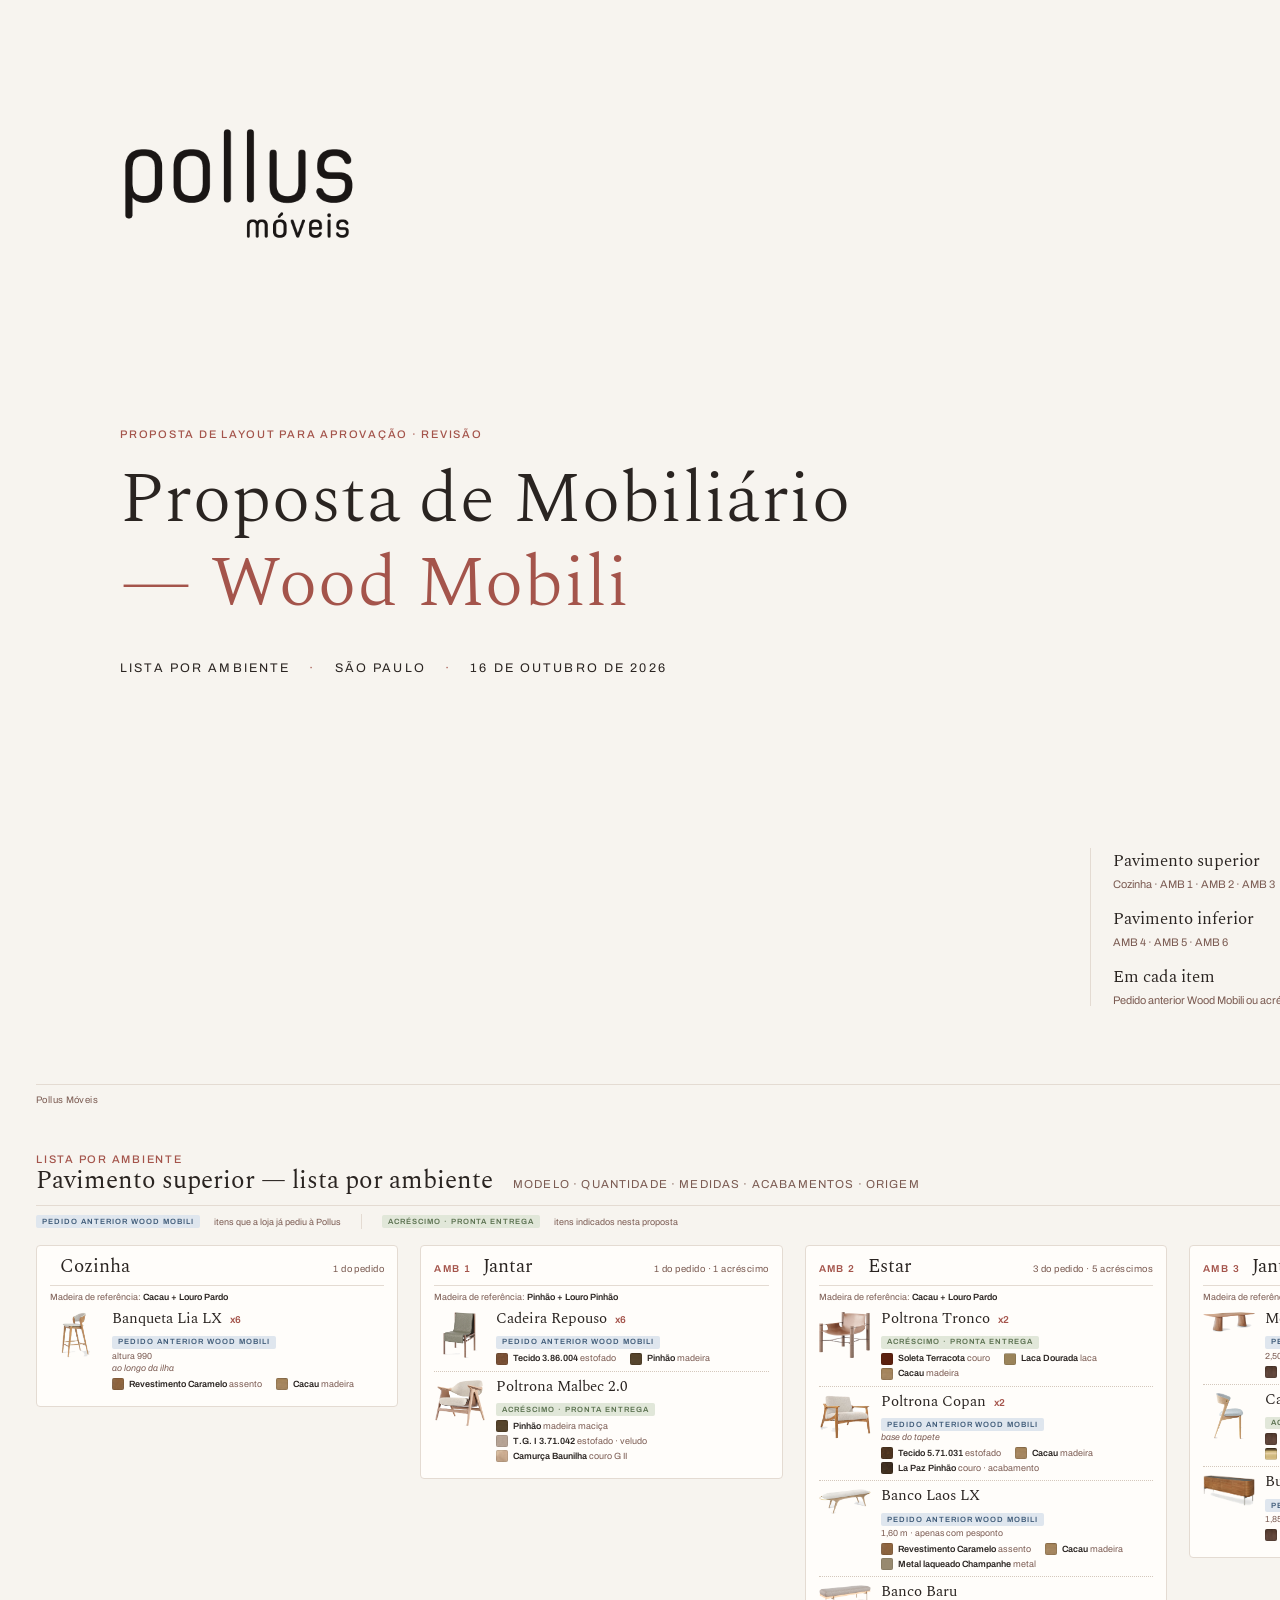
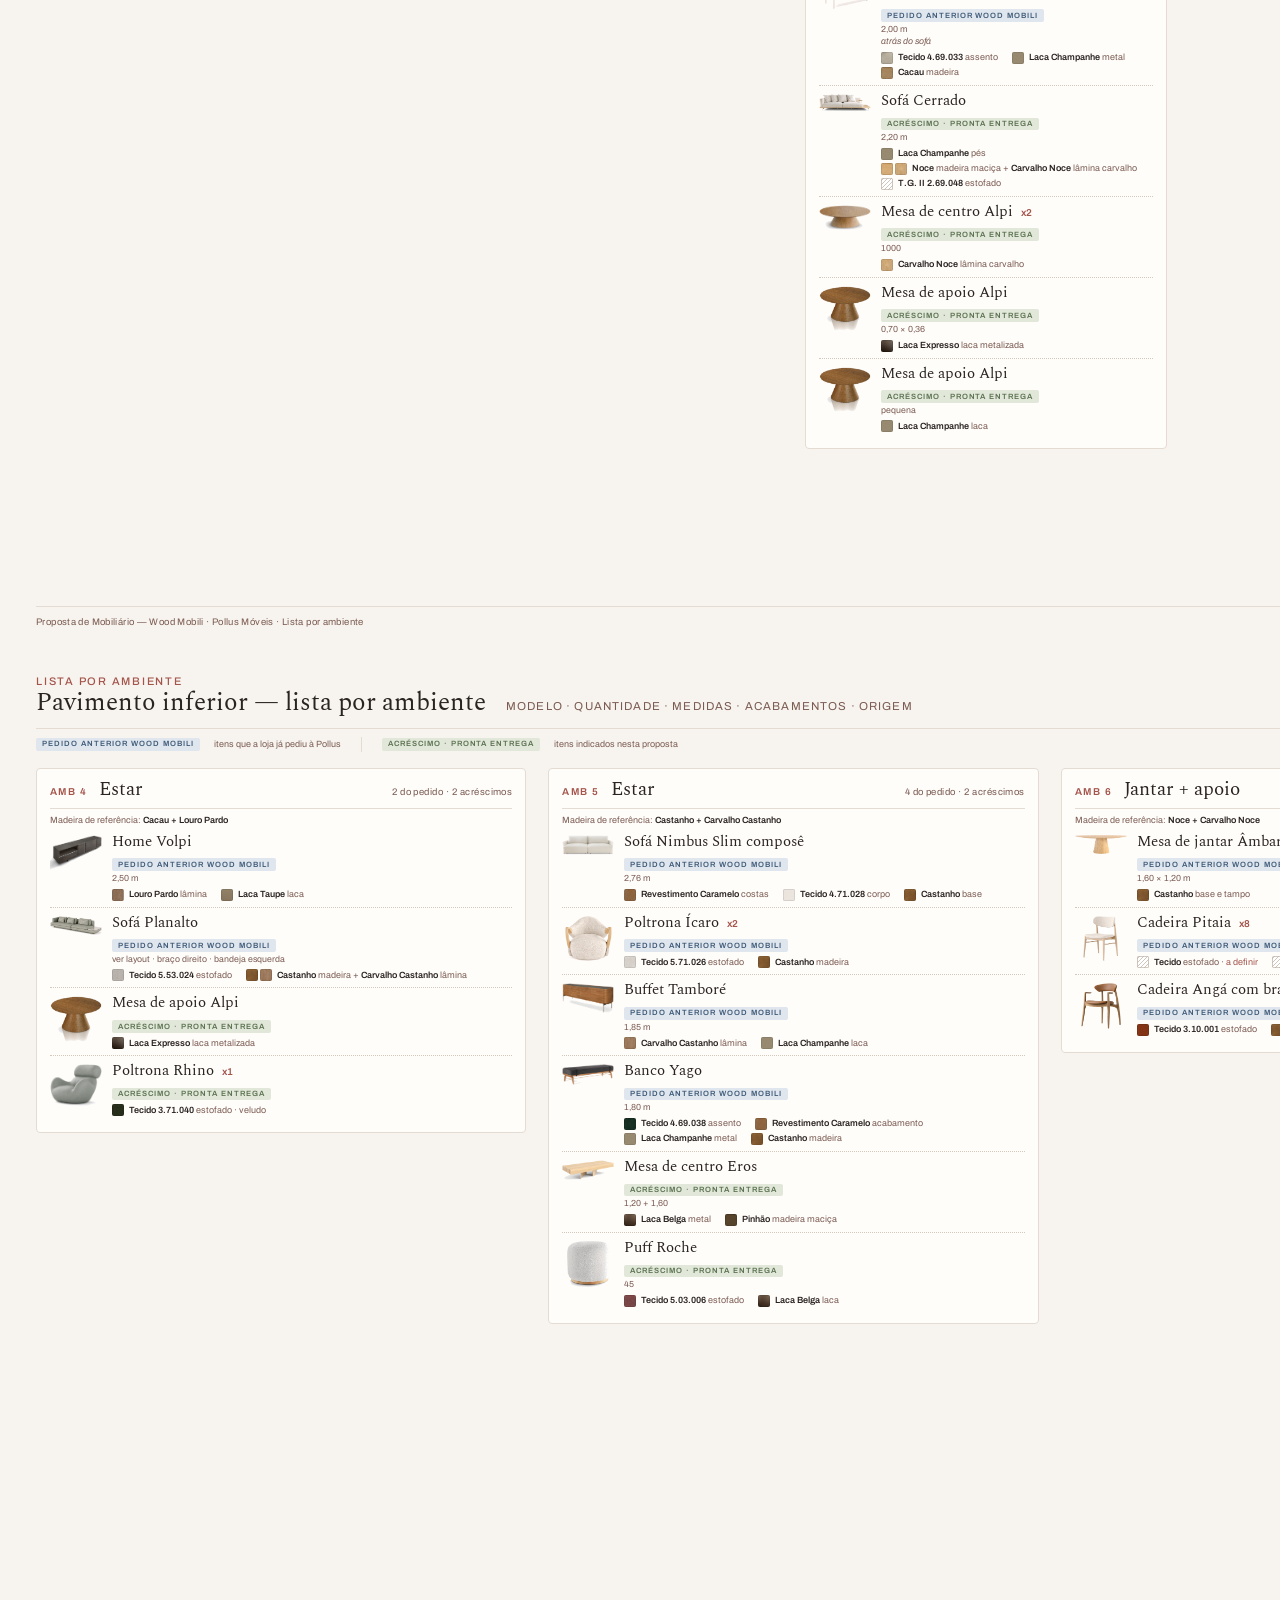
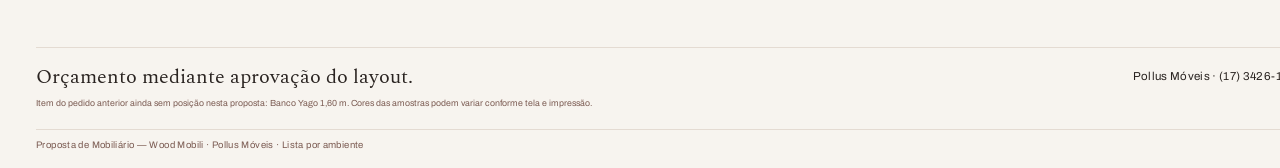
==== commit 41b969fd: "Proposta Wood Mobili: aplica marcações da lojista Volta os acréscimos de pronta entrega e desconside" ====
--- a/proposta-wood-mobili/index.html
+++ b/proposta-wood-mobili/index.html
@@ -9,10 +9,10 @@
 <p class="meta">Lista por ambiente <i>·</i> São Paulo <i>·</i> 16 de outubro de 2026</p></div>
 <div class="toc"><div><h5>Pavimento superior</h5><p>Cozinha · AMB 1 · AMB 2 · AMB 3</p></div>
 <div><h5>Pavimento inferior</h5><p>AMB 4 · AMB 5 · AMB 6</p></div>
-<div><h5>Em cada item</h5><p>Pedido anterior Wood Mobili</p></div></div>
+<div><h5>Em cada item</h5><p>Pedido anterior Wood Mobili ou acréscimo indicado nesta proposta</p></div></div>
 <footer class="pf"><span>Pollus Móveis</span><span>1/3</span></footer></div>
-<div class="page list"><div class="phead"><div><p class="kicker">Lista por ambiente</p><h2>Pavimento superior — lista por ambiente <span class="sub">Modelo · quantidade · medidas · acabamentos · origem</span></h2></div><img class="mini" src="img/prod/logo.png" alt="Pollus Móveis"></div><div class="legend"><span class="tag t-ped">Pedido anterior Wood Mobili</span><span class="lg">itens que a loja já pediu à Pollus</span></div><div class="cols c4"><div class="col"><section class="amb"><header><h3>Cozinha</h3><span class="count">1 do pedido</span></header><p class="ref">Madeira de referência: <b>Cacau + Louro Pardo</b></p><div class="item"><div class="thumb"><img src="img/prod/banqueta-lia-lx.png" alt=""></div><div class="body"><h4 class="">Banqueta Lia LX <span class="qty">x6</span></h4><span class="tag t-ped">Pedido anterior Wood Mobili</span><p class="meas">altura 990</p><p class="note">ao longo da ilha</p><div class="fins"><span class="fin"><span class="sws"><span class="sw" style="background-image:url(img/sw/revestimento-caramelo.jpg)"></span></span><span class="fl"><b>Revestimento Caramelo</b> assento</span></span><span class="fin"><span class="sws"><span class="sw" style="background-image:url(img/sw/cacau.jpg)"></span></span><span class="fl"><b>Cacau</b> madeira</span></span></div></div></div></section></div><div class="col"><section class="amb"><header><span class="code">AMB 1</span><h3>Jantar</h3><span class="count">1 do pedido</span></header><p class="ref">Madeira de referência: <b>Pinhão + Louro Pinhão</b></p><div class="item"><div class="thumb"><img src="img/prod/cadeira-repouso.png" alt=""></div><div class="body"><h4 class="">Cadeira Repouso <span class="qty">x6</span></h4><span class="tag t-ped">Pedido anterior Wood Mobili</span><div class="fins"><span class="fin"><span class="sws"><span class="sw" style="background-image:url(img/sw/tecido-3.86.004.jpg)"></span></span><span class="fl"><b>Tecido 3.86.004</b> estofado</span></span><span class="fin"><span class="sws"><span class="sw" style="background-image:url(img/sw/pinhao.jpg)"></span></span><span class="fl"><b>Pinhão</b> madeira</span></span></div></div></div></section></div><div class="col"><section class="amb"><header><span class="code">AMB 2</span><h3>Estar</h3><span class="count">4 do pedido</span></header><p class="ref">Madeira de referência: <b>Cacau + Louro Pardo</b></p><div class="item"><div class="thumb"><img src="img/prod/poltrona-tronco.png" alt=""></div><div class="body"><h4 class="">Poltrona Tronco <span class="qty">x2</span></h4><span class="tag t-ped">Pedido anterior Wood Mobili</span><div class="fins"><span class="fin"><span class="sws"><span class="sw" style="background-image:url(img/sw/soleta-areia.jpg)"></span></span><span class="fl"><b>Soleta Areia</b> couro</span></span><span class="fin"><span class="sws"><span class="sw" style="background-image:url(img/sw/laca-belga.jpg)"></span></span><span class="fl"><b>Laca Belga</b> laca</span></span><span class="fin"><span class="sws"><span class="sw" style="background-image:url(img/sw/cacau.jpg)"></span></span><span class="fl"><b>Cacau</b> madeira</span></span></div></div></div><div class="item"><div class="thumb"><img src="img/prod/poltrona-copan.png" alt=""></div><div class="body"><h4 class="">Poltrona Copan <span class="qty">x2</span></h4><span class="tag t-ped">Pedido anterior Wood Mobili</span><p class="note">base do tapete</p><div class="fins"><span class="fin"><span class="sws"><span class="sw" style="background-image:url(img/sw/tecido-5.71.031.jpg)"></span></span><span class="fl"><b>Tecido 5.71.031</b> estofado</span></span><span class="fin"><span class="sws"><span class="sw" style="background-image:url(img/sw/cacau.jpg)"></span></span><span class="fl"><b>Cacau</b> madeira</span></span><span class="fin"><span class="sws"><span class="sw" style="background-image:url(img/sw/la-paz-pinhao.jpg)"></span></span><span class="fl"><b>La Paz Pinhão</b> couro · acabamento</span></span></div></div></div><div class="item"><div class="thumb"><img src="img/prod/banco-laos-lx.png" alt=""></div><div class="body"><h4 class="">Banco Laos LX</h4><span class="tag t-ped">Pedido anterior Wood Mobili</span><p class="meas">1,60 m · apenas com pesponto</p><div class="fins"><span class="fin"><span class="sws"><span class="sw" style="background-image:url(img/sw/revestimento-caramelo.jpg)"></span></span><span class="fl"><b>Revestimento Caramelo</b> assento</span></span><span class="fin"><span class="sws"><span class="sw" style="background-image:url(img/sw/cacau.jpg)"></span></span><span class="fl"><b>Cacau</b> madeira</span></span><span class="fin"><span class="sws"><span class="sw" style="background-image:url(img/sw/laca-champanhe.jpg)"></span></span><span class="fl"><b>Metal laqueado Champanhe</b> metal</span></span></div></div></div><div class="item"><div class="thumb"><img src="img/prod/banco-baru.png" alt=""></div><div class="body"><h4 class="">Banco Baru</h4><span class="tag t-ped">Pedido anterior Wood Mobili</span><p class="meas">2,00 m</p><p class="note">atrás do sofá</p><div class="fins"><span class="fin"><span class="sws"><span class="sw" style="background-image:url(img/sw/tecido-4.69.033.jpg)"></span></span><span class="fl"><b>Tecido 4.69.033</b> assento</span></span><span class="fin"><span class="sws"><span class="sw" style="background-image:url(img/sw/laca-champanhe.jpg)"></span></span><span class="fl"><b>Laca Champanhe</b> metal</span></span><span class="fin"><span class="sws"><span class="sw" style="background-image:url(img/sw/cacau.jpg)"></span></span><span class="fl"><b>Cacau</b> madeira</span></span></div></div></div></section></div><div class="col"><section class="amb"><header><span class="code">AMB 3</span><h3>Jantar</h3><span class="count">2 do pedido</span></header><p class="ref">Madeira de referência: <b>Nogueira + Carvalho Castanho</b></p><div class="item"><div class="thumb"><img src="img/prod/mesa-jantar-fungi.png" alt=""></div><div class="body"><h4 class="">Mesa de jantar Fungi</h4><span class="tag t-ped">Pedido anterior Wood Mobili</span><p class="meas">2,50 × 1,20 m</p><div class="fins"><span class="fin"><span class="sws"><span class="sw" style="background-image:url(img/sw/nogueira.jpg)"></span></span><span class="fl"><b>Nogueira</b> base e tampo</span></span></div></div></div><div class="item"><div class="thumb"><img src="img/prod/buffet-tambore.png" alt=""></div><div class="body"><h4 class="">Buffet Tamboré</h4><span class="tag t-ped">Pedido anterior Wood Mobili</span><p class="meas">1,85 m</p><div class="fins"><span class="fin"><span class="sws"><span class="sw" style="background-image:url(img/sw/carvalho-castanho.jpg)"></span></span><span class="fl"><b>Carvalho Castanho</b> lâmina</span></span><span class="fin"><span class="sws"><span class="sw" style="background-image:url(img/sw/laca-champanhe.jpg)"></span></span><span class="fl"><b>Laca Champanhe</b> laca</span></span></div></div></div></section></div></div><footer class="pf"><span>Proposta de Mobiliário — Wood Mobili · Pollus Móveis · Lista por ambiente</span><span>Orçamento mediante aprovação do layout. · 2/3</span></footer></div>
-<div class="page list"><div class="phead"><div><p class="kicker">Lista por ambiente</p><h2>Pavimento inferior — lista por ambiente <span class="sub">Modelo · quantidade · medidas · acabamentos · origem</span></h2></div><img class="mini" src="img/prod/logo.png" alt="Pollus Móveis"></div><div class="legend"><span class="tag t-ped">Pedido anterior Wood Mobili</span><span class="lg">itens que a loja já pediu à Pollus</span></div><div class="cols c3"><div class="col"><section class="amb"><header><span class="code">AMB 4</span><h3>Estar</h3><span class="count">2 do pedido</span></header><p class="ref">Madeira de referência: <b>Cacau + Louro Pardo</b></p><div class="item"><div class="thumb"><img src="img/prod/home-volpi.png" alt=""></div><div class="body"><h4 class="">Home Volpi</h4><span class="tag t-ped">Pedido anterior Wood Mobili</span><p class="meas">2,50 m</p><div class="fins"><span class="fin"><span class="sws"><span class="sw" style="background-image:url(img/sw/louro-pardo.jpg)"></span></span><span class="fl"><b>Louro Pardo</b> lâmina</span></span><span class="fin"><span class="sws"><span class="sw" style="background-image:url(img/sw/laca-taupe.jpg)"></span></span><span class="fl"><b>Laca Taupe</b> laca</span></span></div></div></div><div class="item"><div class="thumb"><img src="img/prod/sofa-planalto.png" alt=""></div><div class="body"><h4 class="">Sofá Planalto</h4><span class="tag t-ped">Pedido anterior Wood Mobili</span><p class="meas">ver layout · braço direito · bandeja esquerda</p><div class="fins"><span class="fin"><span class="sws"><span class="sw" style="background-image:url(img/sw/tecido-5.53.024.jpg)"></span></span><span class="fl"><b>Tecido 5.53.024</b> estofado</span></span><span class="fin pair"><span class="sws"><span class="sw" style="background-image:url(img/sw/castanho.jpg)"></span><span class="sw" style="background-image:url(img/sw/carvalho-castanho.jpg)"></span></span><span class="fl"><b>Castanho</b> madeira + <b>Carvalho Castanho</b> lâmina</span></span></div></div></div></section></div><div class="col"><section class="amb"><header><span class="code">AMB 5</span><h3>Estar</h3><span class="count">4 do pedido</span></header><p class="ref">Madeira de referência: <b>Castanho + Carvalho Castanho</b></p><div class="item"><div class="thumb"><img src="img/prod/sofa-nimbus.png" alt=""></div><div class="body"><h4 class="">Sofá Nimbus Slim composê</h4><span class="tag t-ped">Pedido anterior Wood Mobili</span><p class="meas">2,76 m</p><div class="fins"><span class="fin"><span class="sws"><span class="sw" style="background-image:url(img/sw/revestimento-caramelo.jpg)"></span></span><span class="fl"><b>Revestimento Caramelo</b> costas</span></span><span class="fin"><span class="sws"><span class="sw" style="background-image:url(img/sw/tecido-4.71.028.jpg)"></span></span><span class="fl"><b>Tecido 4.71.028</b> corpo</span></span><span class="fin"><span class="sws"><span class="sw" style="background-image:url(img/sw/castanho.jpg)"></span></span><span class="fl"><b>Castanho</b> base</span></span></div></div></div><div class="item"><div class="thumb"><img src="img/prod/poltrona-icaro.png" alt=""></div><div class="body"><h4 class="">Poltrona Ícaro <span class="qty">x2</span></h4><span class="tag t-ped">Pedido anterior Wood Mobili</span><div class="fins"><span class="fin"><span class="sws"><span class="sw" style="background-image:url(img/sw/tecido-5.71.026.jpg)"></span></span><span class="fl"><b>Tecido 5.71.026</b> estofado</span></span><span class="fin"><span class="sws"><span class="sw" style="background-image:url(img/sw/castanho.jpg)"></span></span><span class="fl"><b>Castanho</b> madeira</span></span></div></div></div><div class="item"><div class="thumb"><img src="img/prod/buffet-tambore.png" alt=""></div><div class="body"><h4 class="">Buffet Tamboré</h4><span class="tag t-ped">Pedido anterior Wood Mobili</span><p class="meas">1,85 m</p><div class="fins"><span class="fin"><span class="sws"><span class="sw" style="background-image:url(img/sw/nogueira.jpg)"></span></span><span class="fl"><b>Nogueira</b> lâmina</span></span><span class="fin"><span class="sws"><span class="sw" style="background-image:url(img/sw/laca-champanhe.jpg)"></span></span><span class="fl"><b>Laca Champanhe</b> laca</span></span></div></div></div><div class="item"><div class="thumb"><img src="img/prod/banco-yago.png" alt=""></div><div class="body"><h4 class="">Banco Yago</h4><span class="tag t-ped">Pedido anterior Wood Mobili</span><p class="meas">1,80 m</p><div class="fins"><span class="fin"><span class="sws"><span class="sw" style="background-image:url(img/sw/tecido-4.69.038.jpg)"></span></span><span class="fl"><b>Tecido 4.69.038</b> assento</span></span><span class="fin"><span class="sws"><span class="sw" style="background-image:url(img/sw/revestimento-caramelo.jpg)"></span></span><span class="fl"><b>Revestimento Caramelo</b> acabamento</span></span><span class="fin"><span class="sws"><span class="sw" style="background-image:url(img/sw/laca-champanhe.jpg)"></span></span><span class="fl"><b>Laca Champanhe</b> metal</span></span><span class="fin"><span class="sws"><span class="sw" style="background-image:url(img/sw/castanho.jpg)"></span></span><span class="fl"><b>Castanho</b> madeira</span></span></div></div></div></section></div><div class="col"><section class="amb"><header><span class="code">AMB 6</span><h3>Jantar + apoio</h3><span class="count">3 do pedido</span></header><p class="ref">Madeira de referência: <b>Noce + Carvalho Noce</b></p><div class="item"><div class="thumb"><img src="img/prod/mesa-jantar-ambar.png" alt=""></div><div class="body"><h4 class="">Mesa de jantar Âmbar</h4><span class="tag t-ped">Pedido anterior Wood Mobili</span><p class="meas">1,60 × 1,20 m</p><div class="fins"><span class="fin"><span class="sws"><span class="sw" style="background-image:url(img/sw/castanho.jpg)"></span></span><span class="fl"><b>Castanho</b> base e tampo</span></span></div></div></div><div class="item"><div class="thumb"><img src="img/prod/cadeira-pitaia.png" alt=""></div><div class="body"><h4 class="">Cadeira Pitaia <span class="qty">x8</span></h4><span class="tag t-ped">Pedido anterior Wood Mobili</span><div class="fins"><span class="fin"><span class="sws"><span class="sw hatch"></span></span><span class="fl"><b>Tecido</b> estofado · <em class="pend">a definir</em></span></span><span class="fin"><span class="sws"><span class="sw hatch"></span></span><span class="fl"><b>Madeira</b> · <em class="pend">a definir</em></span></span></div></div></div><div class="item"><div class="thumb"><img src="img/prod/cadeira-anga.png" alt=""></div><div class="body"><h4 class="">Cadeira Angá com braço <span class="qty">x6</span></h4><span class="tag t-ped">Pedido anterior Wood Mobili</span><div class="fins"><span class="fin"><span class="sws"><span class="sw" style="background-image:url(img/sw/tecido-3.10.001.jpg)"></span></span><span class="fl"><b>Tecido 3.10.001</b> estofado</span></span><span class="fin"><span class="sws"><span class="sw" style="background-image:url(img/sw/castanho.jpg)"></span></span><span class="fl"><b>Castanho</b> madeira</span></span></div></div></div></section></div></div><div class="closing"><div><h3>Orçamento mediante aprovação do layout.</h3>
+<div class="page list"><div class="phead"><div><p class="kicker">Lista por ambiente</p><h2>Pavimento superior — lista por ambiente <span class="sub">Modelo · quantidade · medidas · acabamentos · origem</span></h2></div><img class="mini" src="img/prod/logo.png" alt="Pollus Móveis"></div><div class="legend"><span class="tag t-ped">Pedido anterior Wood Mobili</span><span class="lg">itens que a loja já pediu à Pollus</span><span class="sep"></span><span class="tag t-pe">Acréscimo · pronta entrega</span><span class="lg">itens indicados nesta proposta</span></div><div class="cols c4"><div class="col"><section class="amb"><header><h3>Cozinha</h3><span class="count">1 do pedido</span></header><p class="ref">Madeira de referência: <b>Cacau + Louro Pardo</b></p><div class="item"><div class="thumb"><img src="img/prod/banqueta-lia-lx.png" alt=""></div><div class="body"><h4 class="">Banqueta Lia LX <span class="qty">x6</span></h4><span class="tag t-ped">Pedido anterior Wood Mobili</span><p class="meas">altura 990</p><p class="note">ao longo da ilha</p><div class="fins"><span class="fin"><span class="sws"><span class="sw" style="background-image:url(img/sw/revestimento-caramelo.jpg)"></span></span><span class="fl"><b>Revestimento Caramelo</b> assento</span></span><span class="fin"><span class="sws"><span class="sw" style="background-image:url(img/sw/cacau.jpg)"></span></span><span class="fl"><b>Cacau</b> madeira</span></span></div></div></div></section></div><div class="col"><section class="amb"><header><span class="code">AMB 1</span><h3>Jantar</h3><span class="count">1 do pedido · 1 acréscimo</span></header><p class="ref">Madeira de referência: <b>Pinhão + Louro Pinhão</b></p><div class="item"><div class="thumb"><img src="img/prod/cadeira-repouso.png" alt=""></div><div class="body"><h4 class="">Cadeira Repouso <span class="qty">x6</span></h4><span class="tag t-ped">Pedido anterior Wood Mobili</span><div class="fins"><span class="fin"><span class="sws"><span class="sw" style="background-image:url(img/sw/tecido-3.86.004.jpg)"></span></span><span class="fl"><b>Tecido 3.86.004</b> estofado</span></span><span class="fin"><span class="sws"><span class="sw" style="background-image:url(img/sw/pinhao.jpg)"></span></span><span class="fl"><b>Pinhão</b> madeira</span></span></div></div></div><div class="item"><div class="thumb"><img src="img/prod/poltrona-malbec.png" alt=""></div><div class="body"><h4 class="">Poltrona Malbec 2.0</h4><span class="tag t-pe">Acréscimo · pronta entrega</span><div class="fins"><span class="fin"><span class="sws"><span class="sw" style="background-image:url(img/sw/pinhao.jpg)"></span></span><span class="fl"><b>Pinhão</b> madeira maciça</span></span><span class="fin"><span class="sws"><span class="sw" style="background-image:url(img/sw/tg-3.71.042.jpg)"></span></span><span class="fl"><b>T.G. I 3.71.042</b> estofado · veludo</span></span><span class="fin"><span class="sws"><span class="sw" style="background-image:url(img/sw/camurca-baunilha.jpg)"></span></span><span class="fl"><b>Camurça Baunilha</b> couro G II</span></span></div></div></div></section></div><div class="col"><section class="amb"><header><span class="code">AMB 2</span><h3>Estar</h3><span class="count">3 do pedido · 5 acréscimos</span></header><p class="ref">Madeira de referência: <b>Cacau + Louro Pardo</b></p><div class="item"><div class="thumb"><img src="img/prod/poltrona-tronco.png" alt=""></div><div class="body"><h4 class="">Poltrona Tronco <span class="qty">x2</span></h4><span class="tag t-pe">Acréscimo · pronta entrega</span><div class="fins"><span class="fin"><span class="sws"><span class="sw" style="background-image:url(img/sw/soleta-terracota.jpg)"></span></span><span class="fl"><b>Soleta Terracota</b> couro</span></span><span class="fin"><span class="sws"><span class="sw" style="background-image:url(img/sw/laca-dourada.jpg)"></span></span><span class="fl"><b>Laca Dourada</b> laca</span></span><span class="fin"><span class="sws"><span class="sw" style="background-image:url(img/sw/cacau.jpg)"></span></span><span class="fl"><b>Cacau</b> madeira</span></span></div></div></div><div class="item"><div class="thumb"><img src="img/prod/poltrona-copan.png" alt=""></div><div class="body"><h4 class="">Poltrona Copan <span class="qty">x2</span></h4><span class="tag t-ped">Pedido anterior Wood Mobili</span><p class="note">base do tapete</p><div class="fins"><span class="fin"><span class="sws"><span class="sw" style="background-image:url(img/sw/tecido-5.71.031.jpg)"></span></span><span class="fl"><b>Tecido 5.71.031</b> estofado</span></span><span class="fin"><span class="sws"><span class="sw" style="background-image:url(img/sw/cacau.jpg)"></span></span><span class="fl"><b>Cacau</b> madeira</span></span><span class="fin"><span class="sws"><span class="sw" style="background-image:url(img/sw/la-paz-pinhao.jpg)"></span></span><span class="fl"><b>La Paz Pinhão</b> couro · acabamento</span></span></div></div></div><div class="item"><div class="thumb"><img src="img/prod/banco-laos-lx.png" alt=""></div><div class="body"><h4 class="">Banco Laos LX</h4><span class="tag t-ped">Pedido anterior Wood Mobili</span><p class="meas">1,60 m · apenas com pesponto</p><div class="fins"><span class="fin"><span class="sws"><span class="sw" style="background-image:url(img/sw/revestimento-caramelo.jpg)"></span></span><span class="fl"><b>Revestimento Caramelo</b> assento</span></span><span class="fin"><span class="sws"><span class="sw" style="background-image:url(img/sw/cacau.jpg)"></span></span><span class="fl"><b>Cacau</b> madeira</span></span><span class="fin"><span class="sws"><span class="sw" style="background-image:url(img/sw/laca-champanhe.jpg)"></span></span><span class="fl"><b>Metal laqueado Champanhe</b> metal</span></span></div></div></div><div class="item"><div class="thumb"><img src="img/prod/banco-baru.png" alt=""></div><div class="body"><h4 class="">Banco Baru</h4><span class="tag t-ped">Pedido anterior Wood Mobili</span><p class="meas">2,00 m</p><p class="note">atrás do sofá</p><div class="fins"><span class="fin"><span class="sws"><span class="sw" style="background-image:url(img/sw/tecido-4.69.033.jpg)"></span></span><span class="fl"><b>Tecido 4.69.033</b> assento</span></span><span class="fin"><span class="sws"><span class="sw" style="background-image:url(img/sw/laca-champanhe.jpg)"></span></span><span class="fl"><b>Laca Champanhe</b> metal</span></span><span class="fin"><span class="sws"><span class="sw" style="background-image:url(img/sw/cacau.jpg)"></span></span><span class="fl"><b>Cacau</b> madeira</span></span></div></div></div><div class="item"><div class="thumb"><img src="img/prod/sofa-cerrado.png" alt=""></div><div class="body"><h4 class="">Sofá Cerrado</h4><span class="tag t-pe">Acréscimo · pronta entrega</span><p class="meas">2,20 m</p><div class="fins"><span class="fin"><span class="sws"><span class="sw" style="background-image:url(img/sw/laca-champanhe.jpg)"></span></span><span class="fl"><b>Laca Champanhe</b> pés</span></span><span class="fin pair"><span class="sws"><span class="sw" style="background-image:url(img/sw/noce-macica.jpg)"></span><span class="sw" style="background-image:url(img/sw/carvalho-noce.jpg)"></span></span><span class="fl"><b>Noce</b> madeira maciça + <b>Carvalho Noce</b> lâmina carvalho</span></span><span class="fin"><span class="sws"><span class="sw hatch"></span></span><span class="fl"><b>T.G. II 2.69.048</b> estofado</span></span></div></div></div><div class="item"><div class="thumb"><img src="img/prod/mesa-centro-alpi.png" alt=""></div><div class="body"><h4 class="">Mesa de centro Alpi <span class="qty">x2</span></h4><span class="tag t-pe">Acréscimo · pronta entrega</span><p class="meas">1000</p><div class="fins"><span class="fin"><span class="sws"><span class="sw" style="background-image:url(img/sw/carvalho-noce.jpg)"></span></span><span class="fl"><b>Carvalho Noce</b> lâmina carvalho</span></span></div></div></div><div class="item"><div class="thumb"><img src="img/prod/mesa-apoio-alpi.png" alt=""></div><div class="body"><h4 class="">Mesa de apoio Alpi</h4><span class="tag t-pe">Acréscimo · pronta entrega</span><p class="meas">0,70 × 0,36</p><div class="fins"><span class="fin"><span class="sws"><span class="sw" style="background-image:url(img/sw/laca-expresso.jpg)"></span></span><span class="fl"><b>Laca Expresso</b> laca metalizada</span></span></div></div></div><div class="item"><div class="thumb"><img src="img/prod/mesa-apoio-alpi.png" alt=""></div><div class="body"><h4 class="">Mesa de apoio Alpi</h4><span class="tag t-pe">Acréscimo · pronta entrega</span><p class="meas">pequena</p><div class="fins"><span class="fin"><span class="sws"><span class="sw" style="background-image:url(img/sw/laca-champanhe.jpg)"></span></span><span class="fl"><b>Laca Champanhe</b> laca</span></span></div></div></div></section></div><div class="col"><section class="amb"><header><span class="code">AMB 3</span><h3>Jantar</h3><span class="count">2 do pedido · 1 acréscimo</span></header><p class="ref">Madeira de referência: <b>Nogueira</b></p><div class="item"><div class="thumb"><img src="img/prod/mesa-jantar-fungi.png" alt=""></div><div class="body"><h4 class="">Mesa de jantar Fungi</h4><span class="tag t-ped">Pedido anterior Wood Mobili</span><p class="meas">2,50 × 1,20 m</p><div class="fins"><span class="fin"><span class="sws"><span class="sw" style="background-image:url(img/sw/nogueira.jpg)"></span></span><span class="fl"><b>Nogueira</b> base e tampo</span></span></div></div></div><div class="item"><div class="thumb"><img src="img/prod/cadeira-adhara.png" alt=""></div><div class="body"><h4 class="">Cadeira Adhara <span class="qty">x8</span></h4><span class="tag t-pe">Acréscimo · pronta entrega</span><div class="fins"><span class="fin"><span class="sws"><span class="sw" style="background-image:url(img/sw/nogueira.jpg)"></span></span><span class="fl"><b>Nogueira</b> lâmina</span></span><span class="fin"><span class="sws"><span class="sw" style="background-image:url(img/sw/cafe.jpg)"></span></span><span class="fl"><b>Café</b> madeira · pés</span></span><span class="fin"><span class="sws"><span class="sw" style="background-image:url(img/sw/latao-brilho.jpg)"></span></span><span class="fl"><b>Latão Brilho</b> metal</span></span><span class="fin"><span class="sws"><span class="sw" style="background-image:url(img/sw/la-paz-pinhao.jpg)"></span></span><span class="fl"><b>La Paz Pinhão</b> couro G II</span></span></div></div></div><div class="item"><div class="thumb"><img src="img/prod/buffet-tambore.png" alt=""></div><div class="body"><h4 class="">Buffet Tamboré</h4><span class="tag t-ped">Pedido anterior Wood Mobili</span><p class="meas">1,85 m</p><div class="fins"><span class="fin"><span class="sws"><span class="sw" style="background-image:url(img/sw/nogueira.jpg)"></span></span><span class="fl"><b>Nogueira</b> lâmina</span></span><span class="fin"><span class="sws"><span class="sw" style="background-image:url(img/sw/laca-champanhe.jpg)"></span></span><span class="fl"><b>Laca Champanhe</b> laca</span></span></div></div></div></section></div></div><footer class="pf"><span>Proposta de Mobiliário — Wood Mobili · Pollus Móveis · Lista por ambiente</span><span>Orçamento mediante aprovação do layout. · 2/3</span></footer></div>
+<div class="page list"><div class="phead"><div><p class="kicker">Lista por ambiente</p><h2>Pavimento inferior — lista por ambiente <span class="sub">Modelo · quantidade · medidas · acabamentos · origem</span></h2></div><img class="mini" src="img/prod/logo.png" alt="Pollus Móveis"></div><div class="legend"><span class="tag t-ped">Pedido anterior Wood Mobili</span><span class="lg">itens que a loja já pediu à Pollus</span><span class="sep"></span><span class="tag t-pe">Acréscimo · pronta entrega</span><span class="lg">itens indicados nesta proposta</span></div><div class="cols c3"><div class="col"><section class="amb"><header><span class="code">AMB 4</span><h3>Estar</h3><span class="count">2 do pedido · 2 acréscimos</span></header><p class="ref">Madeira de referência: <b>Cacau + Louro Pardo</b></p><div class="item"><div class="thumb"><img src="img/prod/home-volpi.png" alt=""></div><div class="body"><h4 class="">Home Volpi</h4><span class="tag t-ped">Pedido anterior Wood Mobili</span><p class="meas">2,50 m</p><div class="fins"><span class="fin"><span class="sws"><span class="sw" style="background-image:url(img/sw/louro-pardo.jpg)"></span></span><span class="fl"><b>Louro Pardo</b> lâmina</span></span><span class="fin"><span class="sws"><span class="sw" style="background-image:url(img/sw/laca-taupe.jpg)"></span></span><span class="fl"><b>Laca Taupe</b> laca</span></span></div></div></div><div class="item"><div class="thumb"><img src="img/prod/sofa-planalto.png" alt=""></div><div class="body"><h4 class="">Sofá Planalto</h4><span class="tag t-ped">Pedido anterior Wood Mobili</span><p class="meas">ver layout · braço direito · bandeja esquerda</p><div class="fins"><span class="fin"><span class="sws"><span class="sw" style="background-image:url(img/sw/tecido-5.53.024.jpg)"></span></span><span class="fl"><b>Tecido 5.53.024</b> estofado</span></span><span class="fin pair"><span class="sws"><span class="sw" style="background-image:url(img/sw/castanho.jpg)"></span><span class="sw" style="background-image:url(img/sw/carvalho-castanho.jpg)"></span></span><span class="fl"><b>Castanho</b> madeira + <b>Carvalho Castanho</b> lâmina</span></span></div></div></div><div class="item"><div class="thumb"><img src="img/prod/mesa-apoio-alpi.png" alt=""></div><div class="body"><h4 class="">Mesa de apoio Alpi</h4><span class="tag t-pe">Acréscimo · pronta entrega</span><div class="fins"><span class="fin"><span class="sws"><span class="sw" style="background-image:url(img/sw/laca-expresso.jpg)"></span></span><span class="fl"><b>Laca Expresso</b> laca metalizada</span></span></div></div></div><div class="item"><div class="thumb"><img src="img/prod/poltrona-rhino.png" alt=""></div><div class="body"><h4 class="">Poltrona Rhino <span class="qty">x1</span></h4><span class="tag t-pe">Acréscimo · pronta entrega</span><div class="fins"><span class="fin"><span class="sws"><span class="sw" style="background-image:url(img/sw/tg-3.71.040.jpg)"></span></span><span class="fl"><b>Tecido 3.71.040</b> estofado · veludo</span></span></div></div></div></section></div><div class="col"><section class="amb"><header><span class="code">AMB 5</span><h3>Estar</h3><span class="count">4 do pedido · 2 acréscimos</span></header><p class="ref">Madeira de referência: <b>Castanho + Carvalho Castanho</b></p><div class="item"><div class="thumb"><img src="img/prod/sofa-nimbus.png" alt=""></div><div class="body"><h4 class="">Sofá Nimbus Slim composê</h4><span class="tag t-ped">Pedido anterior Wood Mobili</span><p class="meas">2,76 m</p><div class="fins"><span class="fin"><span class="sws"><span class="sw" style="background-image:url(img/sw/revestimento-caramelo.jpg)"></span></span><span class="fl"><b>Revestimento Caramelo</b> costas</span></span><span class="fin"><span class="sws"><span class="sw" style="background-image:url(img/sw/tecido-4.71.028.jpg)"></span></span><span class="fl"><b>Tecido 4.71.028</b> corpo</span></span><span class="fin"><span class="sws"><span class="sw" style="background-image:url(img/sw/castanho.jpg)"></span></span><span class="fl"><b>Castanho</b> base</span></span></div></div></div><div class="item"><div class="thumb"><img src="img/prod/poltrona-icaro.png" alt=""></div><div class="body"><h4 class="">Poltrona Ícaro <span class="qty">x2</span></h4><span class="tag t-ped">Pedido anterior Wood Mobili</span><div class="fins"><span class="fin"><span class="sws"><span class="sw" style="background-image:url(img/sw/tecido-5.71.026.jpg)"></span></span><span class="fl"><b>Tecido 5.71.026</b> estofado</span></span><span class="fin"><span class="sws"><span class="sw" style="background-image:url(img/sw/castanho.jpg)"></span></span><span class="fl"><b>Castanho</b> madeira</span></span></div></div></div><div class="item"><div class="thumb"><img src="img/prod/buffet-tambore.png" alt=""></div><div class="body"><h4 class="">Buffet Tamboré</h4><span class="tag t-ped">Pedido anterior Wood Mobili</span><p class="meas">1,85 m</p><div class="fins"><span class="fin"><span class="sws"><span class="sw" style="background-image:url(img/sw/carvalho-castanho.jpg)"></span></span><span class="fl"><b>Carvalho Castanho</b> lâmina</span></span><span class="fin"><span class="sws"><span class="sw" style="background-image:url(img/sw/laca-champanhe.jpg)"></span></span><span class="fl"><b>Laca Champanhe</b> laca</span></span></div></div></div><div class="item"><div class="thumb"><img src="img/prod/banco-yago.png" alt=""></div><div class="body"><h4 class="">Banco Yago</h4><span class="tag t-ped">Pedido anterior Wood Mobili</span><p class="meas">1,80 m</p><div class="fins"><span class="fin"><span class="sws"><span class="sw" style="background-image:url(img/sw/tecido-4.69.038.jpg)"></span></span><span class="fl"><b>Tecido 4.69.038</b> assento</span></span><span class="fin"><span class="sws"><span class="sw" style="background-image:url(img/sw/revestimento-caramelo.jpg)"></span></span><span class="fl"><b>Revestimento Caramelo</b> acabamento</span></span><span class="fin"><span class="sws"><span class="sw" style="background-image:url(img/sw/laca-champanhe.jpg)"></span></span><span class="fl"><b>Laca Champanhe</b> metal</span></span><span class="fin"><span class="sws"><span class="sw" style="background-image:url(img/sw/castanho.jpg)"></span></span><span class="fl"><b>Castanho</b> madeira</span></span></div></div></div><div class="item"><div class="thumb"><img src="img/prod/mesa-centro-eros.png" alt=""></div><div class="body"><h4 class="">Mesa de centro Eros</h4><span class="tag t-pe">Acréscimo · pronta entrega</span><p class="meas">1,20 + 1,60</p><div class="fins"><span class="fin"><span class="sws"><span class="sw" style="background-image:url(img/sw/laca-belga.jpg)"></span></span><span class="fl"><b>Laca Belga</b> metal</span></span><span class="fin"><span class="sws"><span class="sw" style="background-image:url(img/sw/pinhao.jpg)"></span></span><span class="fl"><b>Pinhão</b> madeira maciça</span></span></div></div></div><div class="item"><div class="thumb"><img src="img/prod/roche.png" alt=""></div><div class="body"><h4 class="">Puff Roche</h4><span class="tag t-pe">Acréscimo · pronta entrega</span><p class="meas">45</p><div class="fins"><span class="fin"><span class="sws"><span class="sw" style="background-image:url(img/sw/tecido-5.03.006.jpg)"></span></span><span class="fl"><b>Tecido 5.03.006</b> estofado</span></span><span class="fin"><span class="sws"><span class="sw" style="background-image:url(img/sw/laca-belga.jpg)"></span></span><span class="fl"><b>Laca Belga</b> laca</span></span></div></div></div></section></div><div class="col"><section class="amb"><header><span class="code">AMB 6</span><h3>Jantar + apoio</h3><span class="count">3 do pedido</span></header><p class="ref">Madeira de referência: <b>Noce + Carvalho Noce</b></p><div class="item"><div class="thumb"><img src="img/prod/mesa-jantar-ambar.png" alt=""></div><div class="body"><h4 class="">Mesa de jantar Âmbar</h4><span class="tag t-ped">Pedido anterior Wood Mobili</span><p class="meas">1,60 × 1,20 m</p><div class="fins"><span class="fin"><span class="sws"><span class="sw" style="background-image:url(img/sw/castanho.jpg)"></span></span><span class="fl"><b>Castanho</b> base e tampo</span></span></div></div></div><div class="item"><div class="thumb"><img src="img/prod/cadeira-pitaia.png" alt=""></div><div class="body"><h4 class="">Cadeira Pitaia <span class="qty">x8</span></h4><span class="tag t-ped">Pedido anterior Wood Mobili</span><div class="fins"><span class="fin"><span class="sws"><span class="sw hatch"></span></span><span class="fl"><b>Tecido</b> estofado · <em class="pend">a definir</em></span></span><span class="fin"><span class="sws"><span class="sw hatch"></span></span><span class="fl"><b>Madeira</b> · <em class="pend">a definir</em></span></span></div></div></div><div class="item"><div class="thumb"><img src="img/prod/cadeira-anga.png" alt=""></div><div class="body"><h4 class="">Cadeira Angá com braço <span class="qty">x6</span></h4><span class="tag t-ped">Pedido anterior Wood Mobili</span><div class="fins"><span class="fin"><span class="sws"><span class="sw" style="background-image:url(img/sw/tecido-3.10.001.jpg)"></span></span><span class="fl"><b>Tecido 3.10.001</b> estofado</span></span><span class="fin"><span class="sws"><span class="sw" style="background-image:url(img/sw/castanho.jpg)"></span></span><span class="fl"><b>Castanho</b> madeira</span></span></div></div></div></section></div></div><div class="closing"><div><h3>Orçamento mediante aprovação do layout.</h3>
 <p>Item do pedido anterior ainda sem posição nesta proposta: Banco Yago 1,60 m. Cores das amostras podem variar conforme tela e impressão.</p></div>
 <p class="contact">Pollus Móveis · (17) 3426-1234 · www.pollusmoveis.com.br · @pollusmoveis</p></div><footer class="pf"><span>Proposta de Mobiliário — Wood Mobili · Pollus Móveis · Lista por ambiente</span><span>Orçamento mediante aprovação do layout. · 3/3</span></footer></div>
 </body></html>
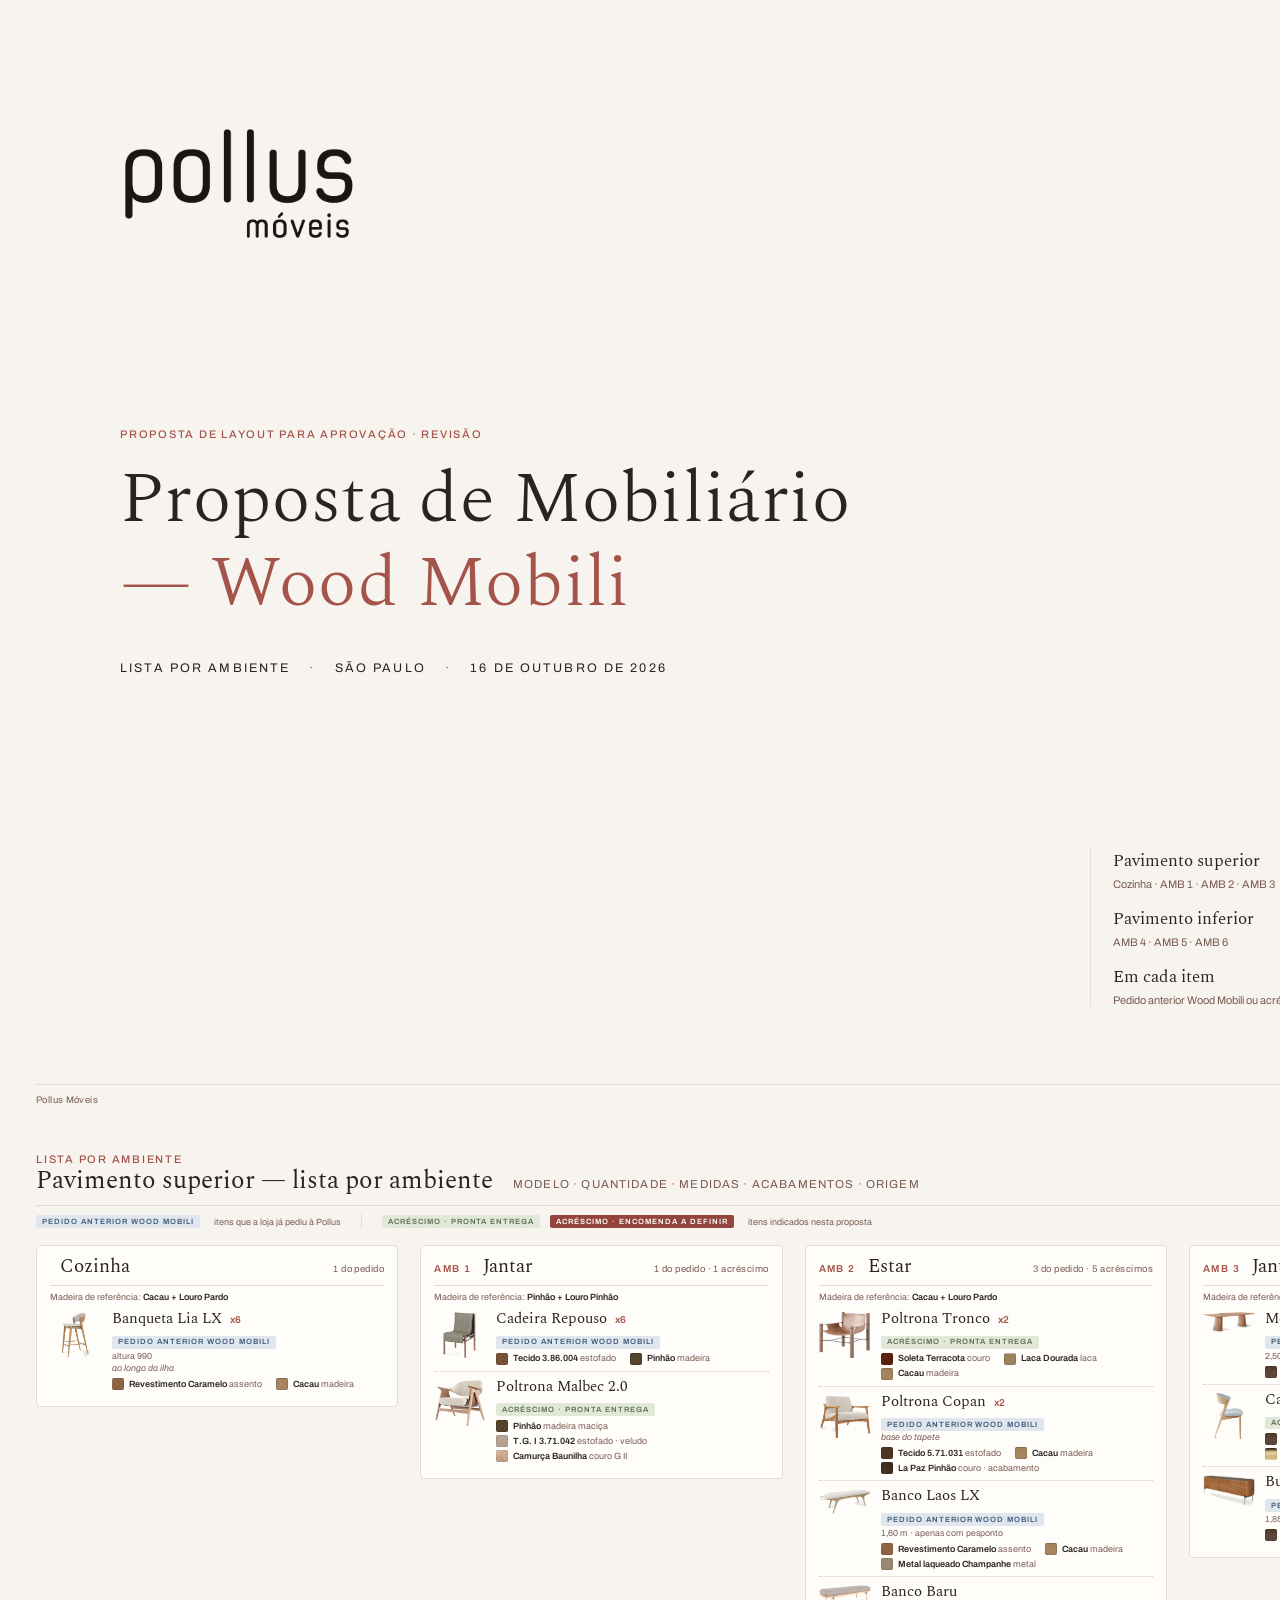
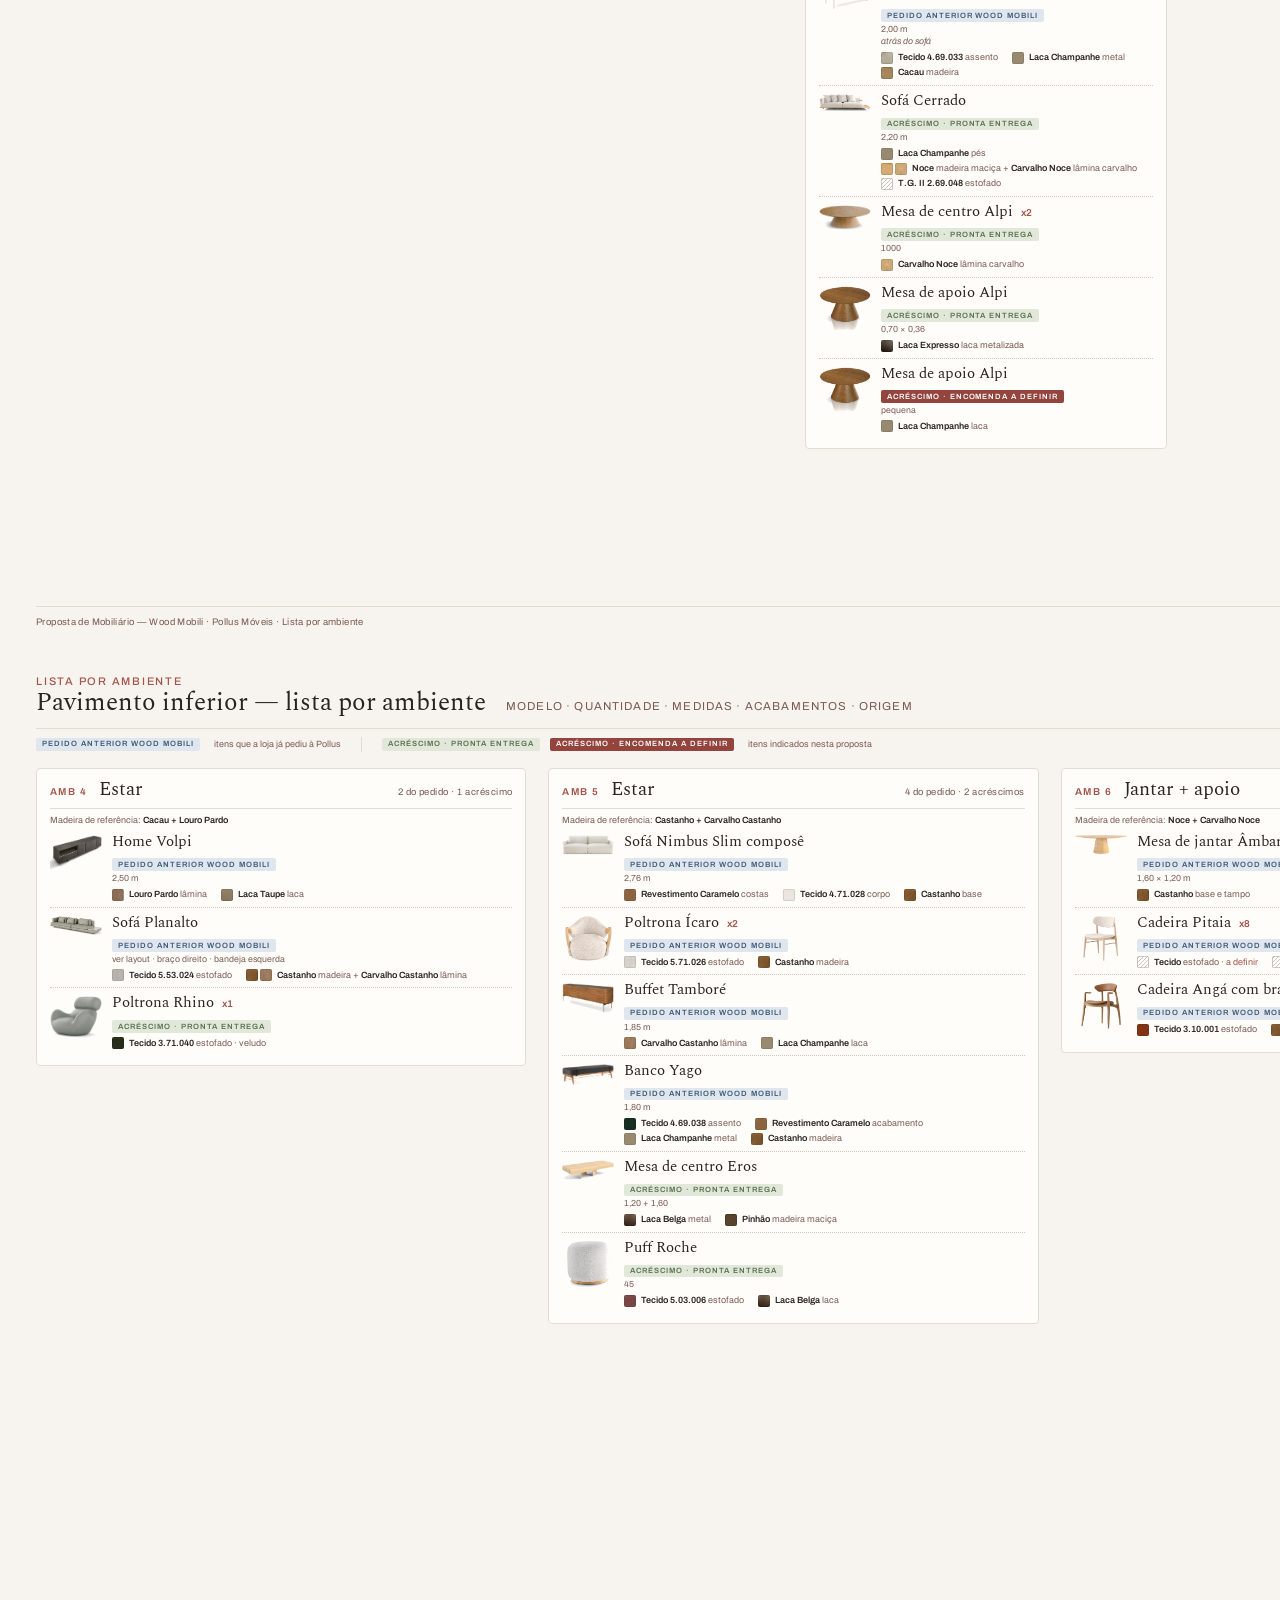
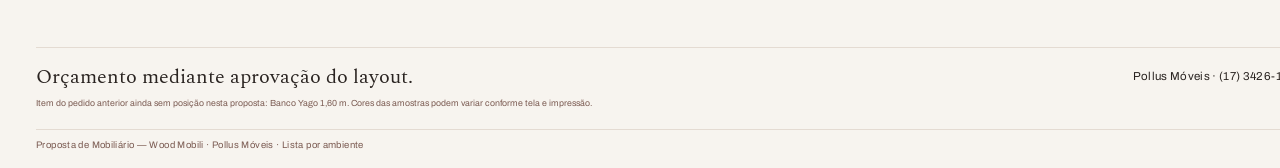
==== commit 3b2ecd95: "Proposta Wood Mobili: Alpi Champanhe para pedido, remove Alpi do AMB 4 Co-Authored-By: Claude Opus 5" ====
--- a/proposta-wood-mobili/index.html
+++ b/proposta-wood-mobili/index.html
@@ -11,8 +11,8 @@
 <div><h5>Pavimento inferior</h5><p>AMB 4 · AMB 5 · AMB 6</p></div>
 <div><h5>Em cada item</h5><p>Pedido anterior Wood Mobili ou acréscimo indicado nesta proposta</p></div></div>
 <footer class="pf"><span>Pollus Móveis</span><span>1/3</span></footer></div>
-<div class="page list"><div class="phead"><div><p class="kicker">Lista por ambiente</p><h2>Pavimento superior — lista por ambiente <span class="sub">Modelo · quantidade · medidas · acabamentos · origem</span></h2></div><img class="mini" src="img/prod/logo.png" alt="Pollus Móveis"></div><div class="legend"><span class="tag t-ped">Pedido anterior Wood Mobili</span><span class="lg">itens que a loja já pediu à Pollus</span><span class="sep"></span><span class="tag t-pe">Acréscimo · pronta entrega</span><span class="lg">itens indicados nesta proposta</span></div><div class="cols c4"><div class="col"><section class="amb"><header><h3>Cozinha</h3><span class="count">1 do pedido</span></header><p class="ref">Madeira de referência: <b>Cacau + Louro Pardo</b></p><div class="item"><div class="thumb"><img src="img/prod/banqueta-lia-lx.png" alt=""></div><div class="body"><h4 class="">Banqueta Lia LX <span class="qty">x6</span></h4><span class="tag t-ped">Pedido anterior Wood Mobili</span><p class="meas">altura 990</p><p class="note">ao longo da ilha</p><div class="fins"><span class="fin"><span class="sws"><span class="sw" style="background-image:url(img/sw/revestimento-caramelo.jpg)"></span></span><span class="fl"><b>Revestimento Caramelo</b> assento</span></span><span class="fin"><span class="sws"><span class="sw" style="background-image:url(img/sw/cacau.jpg)"></span></span><span class="fl"><b>Cacau</b> madeira</span></span></div></div></div></section></div><div class="col"><section class="amb"><header><span class="code">AMB 1</span><h3>Jantar</h3><span class="count">1 do pedido · 1 acréscimo</span></header><p class="ref">Madeira de referência: <b>Pinhão + Louro Pinhão</b></p><div class="item"><div class="thumb"><img src="img/prod/cadeira-repouso.png" alt=""></div><div class="body"><h4 class="">Cadeira Repouso <span class="qty">x6</span></h4><span class="tag t-ped">Pedido anterior Wood Mobili</span><div class="fins"><span class="fin"><span class="sws"><span class="sw" style="background-image:url(img/sw/tecido-3.86.004.jpg)"></span></span><span class="fl"><b>Tecido 3.86.004</b> estofado</span></span><span class="fin"><span class="sws"><span class="sw" style="background-image:url(img/sw/pinhao.jpg)"></span></span><span class="fl"><b>Pinhão</b> madeira</span></span></div></div></div><div class="item"><div class="thumb"><img src="img/prod/poltrona-malbec.png" alt=""></div><div class="body"><h4 class="">Poltrona Malbec 2.0</h4><span class="tag t-pe">Acréscimo · pronta entrega</span><div class="fins"><span class="fin"><span class="sws"><span class="sw" style="background-image:url(img/sw/pinhao.jpg)"></span></span><span class="fl"><b>Pinhão</b> madeira maciça</span></span><span class="fin"><span class="sws"><span class="sw" style="background-image:url(img/sw/tg-3.71.042.jpg)"></span></span><span class="fl"><b>T.G. I 3.71.042</b> estofado · veludo</span></span><span class="fin"><span class="sws"><span class="sw" style="background-image:url(img/sw/camurca-baunilha.jpg)"></span></span><span class="fl"><b>Camurça Baunilha</b> couro G II</span></span></div></div></div></section></div><div class="col"><section class="amb"><header><span class="code">AMB 2</span><h3>Estar</h3><span class="count">3 do pedido · 5 acréscimos</span></header><p class="ref">Madeira de referência: <b>Cacau + Louro Pardo</b></p><div class="item"><div class="thumb"><img src="img/prod/poltrona-tronco.png" alt=""></div><div class="body"><h4 class="">Poltrona Tronco <span class="qty">x2</span></h4><span class="tag t-pe">Acréscimo · pronta entrega</span><div class="fins"><span class="fin"><span class="sws"><span class="sw" style="background-image:url(img/sw/soleta-terracota.jpg)"></span></span><span class="fl"><b>Soleta Terracota</b> couro</span></span><span class="fin"><span class="sws"><span class="sw" style="background-image:url(img/sw/laca-dourada.jpg)"></span></span><span class="fl"><b>Laca Dourada</b> laca</span></span><span class="fin"><span class="sws"><span class="sw" style="background-image:url(img/sw/cacau.jpg)"></span></span><span class="fl"><b>Cacau</b> madeira</span></span></div></div></div><div class="item"><div class="thumb"><img src="img/prod/poltrona-copan.png" alt=""></div><div class="body"><h4 class="">Poltrona Copan <span class="qty">x2</span></h4><span class="tag t-ped">Pedido anterior Wood Mobili</span><p class="note">base do tapete</p><div class="fins"><span class="fin"><span class="sws"><span class="sw" style="background-image:url(img/sw/tecido-5.71.031.jpg)"></span></span><span class="fl"><b>Tecido 5.71.031</b> estofado</span></span><span class="fin"><span class="sws"><span class="sw" style="background-image:url(img/sw/cacau.jpg)"></span></span><span class="fl"><b>Cacau</b> madeira</span></span><span class="fin"><span class="sws"><span class="sw" style="background-image:url(img/sw/la-paz-pinhao.jpg)"></span></span><span class="fl"><b>La Paz Pinhão</b> couro · acabamento</span></span></div></div></div><div class="item"><div class="thumb"><img src="img/prod/banco-laos-lx.png" alt=""></div><div class="body"><h4 class="">Banco Laos LX</h4><span class="tag t-ped">Pedido anterior Wood Mobili</span><p class="meas">1,60 m · apenas com pesponto</p><div class="fins"><span class="fin"><span class="sws"><span class="sw" style="background-image:url(img/sw/revestimento-caramelo.jpg)"></span></span><span class="fl"><b>Revestimento Caramelo</b> assento</span></span><span class="fin"><span class="sws"><span class="sw" style="background-image:url(img/sw/cacau.jpg)"></span></span><span class="fl"><b>Cacau</b> madeira</span></span><span class="fin"><span class="sws"><span class="sw" style="background-image:url(img/sw/laca-champanhe.jpg)"></span></span><span class="fl"><b>Metal laqueado Champanhe</b> metal</span></span></div></div></div><div class="item"><div class="thumb"><img src="img/prod/banco-baru.png" alt=""></div><div class="body"><h4 class="">Banco Baru</h4><span class="tag t-ped">Pedido anterior Wood Mobili</span><p class="meas">2,00 m</p><p class="note">atrás do sofá</p><div class="fins"><span class="fin"><span class="sws"><span class="sw" style="background-image:url(img/sw/tecido-4.69.033.jpg)"></span></span><span class="fl"><b>Tecido 4.69.033</b> assento</span></span><span class="fin"><span class="sws"><span class="sw" style="background-image:url(img/sw/laca-champanhe.jpg)"></span></span><span class="fl"><b>Laca Champanhe</b> metal</span></span><span class="fin"><span class="sws"><span class="sw" style="background-image:url(img/sw/cacau.jpg)"></span></span><span class="fl"><b>Cacau</b> madeira</span></span></div></div></div><div class="item"><div class="thumb"><img src="img/prod/sofa-cerrado.png" alt=""></div><div class="body"><h4 class="">Sofá Cerrado</h4><span class="tag t-pe">Acréscimo · pronta entrega</span><p class="meas">2,20 m</p><div class="fins"><span class="fin"><span class="sws"><span class="sw" style="background-image:url(img/sw/laca-champanhe.jpg)"></span></span><span class="fl"><b>Laca Champanhe</b> pés</span></span><span class="fin pair"><span class="sws"><span class="sw" style="background-image:url(img/sw/noce-macica.jpg)"></span><span class="sw" style="background-image:url(img/sw/carvalho-noce.jpg)"></span></span><span class="fl"><b>Noce</b> madeira maciça + <b>Carvalho Noce</b> lâmina carvalho</span></span><span class="fin"><span class="sws"><span class="sw hatch"></span></span><span class="fl"><b>T.G. II 2.69.048</b> estofado</span></span></div></div></div><div class="item"><div class="thumb"><img src="img/prod/mesa-centro-alpi.png" alt=""></div><div class="body"><h4 class="">Mesa de centro Alpi <span class="qty">x2</span></h4><span class="tag t-pe">Acréscimo · pronta entrega</span><p class="meas">1000</p><div class="fins"><span class="fin"><span class="sws"><span class="sw" style="background-image:url(img/sw/carvalho-noce.jpg)"></span></span><span class="fl"><b>Carvalho Noce</b> lâmina carvalho</span></span></div></div></div><div class="item"><div class="thumb"><img src="img/prod/mesa-apoio-alpi.png" alt=""></div><div class="body"><h4 class="">Mesa de apoio Alpi</h4><span class="tag t-pe">Acréscimo · pronta entrega</span><p class="meas">0,70 × 0,36</p><div class="fins"><span class="fin"><span class="sws"><span class="sw" style="background-image:url(img/sw/laca-expresso.jpg)"></span></span><span class="fl"><b>Laca Expresso</b> laca metalizada</span></span></div></div></div><div class="item"><div class="thumb"><img src="img/prod/mesa-apoio-alpi.png" alt=""></div><div class="body"><h4 class="">Mesa de apoio Alpi</h4><span class="tag t-pe">Acréscimo · pronta entrega</span><p class="meas">pequena</p><div class="fins"><span class="fin"><span class="sws"><span class="sw" style="background-image:url(img/sw/laca-champanhe.jpg)"></span></span><span class="fl"><b>Laca Champanhe</b> laca</span></span></div></div></div></section></div><div class="col"><section class="amb"><header><span class="code">AMB 3</span><h3>Jantar</h3><span class="count">2 do pedido · 1 acréscimo</span></header><p class="ref">Madeira de referência: <b>Nogueira</b></p><div class="item"><div class="thumb"><img src="img/prod/mesa-jantar-fungi.png" alt=""></div><div class="body"><h4 class="">Mesa de jantar Fungi</h4><span class="tag t-ped">Pedido anterior Wood Mobili</span><p class="meas">2,50 × 1,20 m</p><div class="fins"><span class="fin"><span class="sws"><span class="sw" style="background-image:url(img/sw/nogueira.jpg)"></span></span><span class="fl"><b>Nogueira</b> base e tampo</span></span></div></div></div><div class="item"><div class="thumb"><img src="img/prod/cadeira-adhara.png" alt=""></div><div class="body"><h4 class="">Cadeira Adhara <span class="qty">x8</span></h4><span class="tag t-pe">Acréscimo · pronta entrega</span><div class="fins"><span class="fin"><span class="sws"><span class="sw" style="background-image:url(img/sw/nogueira.jpg)"></span></span><span class="fl"><b>Nogueira</b> lâmina</span></span><span class="fin"><span class="sws"><span class="sw" style="background-image:url(img/sw/cafe.jpg)"></span></span><span class="fl"><b>Café</b> madeira · pés</span></span><span class="fin"><span class="sws"><span class="sw" style="background-image:url(img/sw/latao-brilho.jpg)"></span></span><span class="fl"><b>Latão Brilho</b> metal</span></span><span class="fin"><span class="sws"><span class="sw" style="background-image:url(img/sw/la-paz-pinhao.jpg)"></span></span><span class="fl"><b>La Paz Pinhão</b> couro G II</span></span></div></div></div><div class="item"><div class="thumb"><img src="img/prod/buffet-tambore.png" alt=""></div><div class="body"><h4 class="">Buffet Tamboré</h4><span class="tag t-ped">Pedido anterior Wood Mobili</span><p class="meas">1,85 m</p><div class="fins"><span class="fin"><span class="sws"><span class="sw" style="background-image:url(img/sw/nogueira.jpg)"></span></span><span class="fl"><b>Nogueira</b> lâmina</span></span><span class="fin"><span class="sws"><span class="sw" style="background-image:url(img/sw/laca-champanhe.jpg)"></span></span><span class="fl"><b>Laca Champanhe</b> laca</span></span></div></div></div></section></div></div><footer class="pf"><span>Proposta de Mobiliário — Wood Mobili · Pollus Móveis · Lista por ambiente</span><span>Orçamento mediante aprovação do layout. · 2/3</span></footer></div>
-<div class="page list"><div class="phead"><div><p class="kicker">Lista por ambiente</p><h2>Pavimento inferior — lista por ambiente <span class="sub">Modelo · quantidade · medidas · acabamentos · origem</span></h2></div><img class="mini" src="img/prod/logo.png" alt="Pollus Móveis"></div><div class="legend"><span class="tag t-ped">Pedido anterior Wood Mobili</span><span class="lg">itens que a loja já pediu à Pollus</span><span class="sep"></span><span class="tag t-pe">Acréscimo · pronta entrega</span><span class="lg">itens indicados nesta proposta</span></div><div class="cols c3"><div class="col"><section class="amb"><header><span class="code">AMB 4</span><h3>Estar</h3><span class="count">2 do pedido · 2 acréscimos</span></header><p class="ref">Madeira de referência: <b>Cacau + Louro Pardo</b></p><div class="item"><div class="thumb"><img src="img/prod/home-volpi.png" alt=""></div><div class="body"><h4 class="">Home Volpi</h4><span class="tag t-ped">Pedido anterior Wood Mobili</span><p class="meas">2,50 m</p><div class="fins"><span class="fin"><span class="sws"><span class="sw" style="background-image:url(img/sw/louro-pardo.jpg)"></span></span><span class="fl"><b>Louro Pardo</b> lâmina</span></span><span class="fin"><span class="sws"><span class="sw" style="background-image:url(img/sw/laca-taupe.jpg)"></span></span><span class="fl"><b>Laca Taupe</b> laca</span></span></div></div></div><div class="item"><div class="thumb"><img src="img/prod/sofa-planalto.png" alt=""></div><div class="body"><h4 class="">Sofá Planalto</h4><span class="tag t-ped">Pedido anterior Wood Mobili</span><p class="meas">ver layout · braço direito · bandeja esquerda</p><div class="fins"><span class="fin"><span class="sws"><span class="sw" style="background-image:url(img/sw/tecido-5.53.024.jpg)"></span></span><span class="fl"><b>Tecido 5.53.024</b> estofado</span></span><span class="fin pair"><span class="sws"><span class="sw" style="background-image:url(img/sw/castanho.jpg)"></span><span class="sw" style="background-image:url(img/sw/carvalho-castanho.jpg)"></span></span><span class="fl"><b>Castanho</b> madeira + <b>Carvalho Castanho</b> lâmina</span></span></div></div></div><div class="item"><div class="thumb"><img src="img/prod/mesa-apoio-alpi.png" alt=""></div><div class="body"><h4 class="">Mesa de apoio Alpi</h4><span class="tag t-pe">Acréscimo · pronta entrega</span><div class="fins"><span class="fin"><span class="sws"><span class="sw" style="background-image:url(img/sw/laca-expresso.jpg)"></span></span><span class="fl"><b>Laca Expresso</b> laca metalizada</span></span></div></div></div><div class="item"><div class="thumb"><img src="img/prod/poltrona-rhino.png" alt=""></div><div class="body"><h4 class="">Poltrona Rhino <span class="qty">x1</span></h4><span class="tag t-pe">Acréscimo · pronta entrega</span><div class="fins"><span class="fin"><span class="sws"><span class="sw" style="background-image:url(img/sw/tg-3.71.040.jpg)"></span></span><span class="fl"><b>Tecido 3.71.040</b> estofado · veludo</span></span></div></div></div></section></div><div class="col"><section class="amb"><header><span class="code">AMB 5</span><h3>Estar</h3><span class="count">4 do pedido · 2 acréscimos</span></header><p class="ref">Madeira de referência: <b>Castanho + Carvalho Castanho</b></p><div class="item"><div class="thumb"><img src="img/prod/sofa-nimbus.png" alt=""></div><div class="body"><h4 class="">Sofá Nimbus Slim composê</h4><span class="tag t-ped">Pedido anterior Wood Mobili</span><p class="meas">2,76 m</p><div class="fins"><span class="fin"><span class="sws"><span class="sw" style="background-image:url(img/sw/revestimento-caramelo.jpg)"></span></span><span class="fl"><b>Revestimento Caramelo</b> costas</span></span><span class="fin"><span class="sws"><span class="sw" style="background-image:url(img/sw/tecido-4.71.028.jpg)"></span></span><span class="fl"><b>Tecido 4.71.028</b> corpo</span></span><span class="fin"><span class="sws"><span class="sw" style="background-image:url(img/sw/castanho.jpg)"></span></span><span class="fl"><b>Castanho</b> base</span></span></div></div></div><div class="item"><div class="thumb"><img src="img/prod/poltrona-icaro.png" alt=""></div><div class="body"><h4 class="">Poltrona Ícaro <span class="qty">x2</span></h4><span class="tag t-ped">Pedido anterior Wood Mobili</span><div class="fins"><span class="fin"><span class="sws"><span class="sw" style="background-image:url(img/sw/tecido-5.71.026.jpg)"></span></span><span class="fl"><b>Tecido 5.71.026</b> estofado</span></span><span class="fin"><span class="sws"><span class="sw" style="background-image:url(img/sw/castanho.jpg)"></span></span><span class="fl"><b>Castanho</b> madeira</span></span></div></div></div><div class="item"><div class="thumb"><img src="img/prod/buffet-tambore.png" alt=""></div><div class="body"><h4 class="">Buffet Tamboré</h4><span class="tag t-ped">Pedido anterior Wood Mobili</span><p class="meas">1,85 m</p><div class="fins"><span class="fin"><span class="sws"><span class="sw" style="background-image:url(img/sw/carvalho-castanho.jpg)"></span></span><span class="fl"><b>Carvalho Castanho</b> lâmina</span></span><span class="fin"><span class="sws"><span class="sw" style="background-image:url(img/sw/laca-champanhe.jpg)"></span></span><span class="fl"><b>Laca Champanhe</b> laca</span></span></div></div></div><div class="item"><div class="thumb"><img src="img/prod/banco-yago.png" alt=""></div><div class="body"><h4 class="">Banco Yago</h4><span class="tag t-ped">Pedido anterior Wood Mobili</span><p class="meas">1,80 m</p><div class="fins"><span class="fin"><span class="sws"><span class="sw" style="background-image:url(img/sw/tecido-4.69.038.jpg)"></span></span><span class="fl"><b>Tecido 4.69.038</b> assento</span></span><span class="fin"><span class="sws"><span class="sw" style="background-image:url(img/sw/revestimento-caramelo.jpg)"></span></span><span class="fl"><b>Revestimento Caramelo</b> acabamento</span></span><span class="fin"><span class="sws"><span class="sw" style="background-image:url(img/sw/laca-champanhe.jpg)"></span></span><span class="fl"><b>Laca Champanhe</b> metal</span></span><span class="fin"><span class="sws"><span class="sw" style="background-image:url(img/sw/castanho.jpg)"></span></span><span class="fl"><b>Castanho</b> madeira</span></span></div></div></div><div class="item"><div class="thumb"><img src="img/prod/mesa-centro-eros.png" alt=""></div><div class="body"><h4 class="">Mesa de centro Eros</h4><span class="tag t-pe">Acréscimo · pronta entrega</span><p class="meas">1,20 + 1,60</p><div class="fins"><span class="fin"><span class="sws"><span class="sw" style="background-image:url(img/sw/laca-belga.jpg)"></span></span><span class="fl"><b>Laca Belga</b> metal</span></span><span class="fin"><span class="sws"><span class="sw" style="background-image:url(img/sw/pinhao.jpg)"></span></span><span class="fl"><b>Pinhão</b> madeira maciça</span></span></div></div></div><div class="item"><div class="thumb"><img src="img/prod/roche.png" alt=""></div><div class="body"><h4 class="">Puff Roche</h4><span class="tag t-pe">Acréscimo · pronta entrega</span><p class="meas">45</p><div class="fins"><span class="fin"><span class="sws"><span class="sw" style="background-image:url(img/sw/tecido-5.03.006.jpg)"></span></span><span class="fl"><b>Tecido 5.03.006</b> estofado</span></span><span class="fin"><span class="sws"><span class="sw" style="background-image:url(img/sw/laca-belga.jpg)"></span></span><span class="fl"><b>Laca Belga</b> laca</span></span></div></div></div></section></div><div class="col"><section class="amb"><header><span class="code">AMB 6</span><h3>Jantar + apoio</h3><span class="count">3 do pedido</span></header><p class="ref">Madeira de referência: <b>Noce + Carvalho Noce</b></p><div class="item"><div class="thumb"><img src="img/prod/mesa-jantar-ambar.png" alt=""></div><div class="body"><h4 class="">Mesa de jantar Âmbar</h4><span class="tag t-ped">Pedido anterior Wood Mobili</span><p class="meas">1,60 × 1,20 m</p><div class="fins"><span class="fin"><span class="sws"><span class="sw" style="background-image:url(img/sw/castanho.jpg)"></span></span><span class="fl"><b>Castanho</b> base e tampo</span></span></div></div></div><div class="item"><div class="thumb"><img src="img/prod/cadeira-pitaia.png" alt=""></div><div class="body"><h4 class="">Cadeira Pitaia <span class="qty">x8</span></h4><span class="tag t-ped">Pedido anterior Wood Mobili</span><div class="fins"><span class="fin"><span class="sws"><span class="sw hatch"></span></span><span class="fl"><b>Tecido</b> estofado · <em class="pend">a definir</em></span></span><span class="fin"><span class="sws"><span class="sw hatch"></span></span><span class="fl"><b>Madeira</b> · <em class="pend">a definir</em></span></span></div></div></div><div class="item"><div class="thumb"><img src="img/prod/cadeira-anga.png" alt=""></div><div class="body"><h4 class="">Cadeira Angá com braço <span class="qty">x6</span></h4><span class="tag t-ped">Pedido anterior Wood Mobili</span><div class="fins"><span class="fin"><span class="sws"><span class="sw" style="background-image:url(img/sw/tecido-3.10.001.jpg)"></span></span><span class="fl"><b>Tecido 3.10.001</b> estofado</span></span><span class="fin"><span class="sws"><span class="sw" style="background-image:url(img/sw/castanho.jpg)"></span></span><span class="fl"><b>Castanho</b> madeira</span></span></div></div></div></section></div></div><div class="closing"><div><h3>Orçamento mediante aprovação do layout.</h3>
+<div class="page list"><div class="phead"><div><p class="kicker">Lista por ambiente</p><h2>Pavimento superior — lista por ambiente <span class="sub">Modelo · quantidade · medidas · acabamentos · origem</span></h2></div><img class="mini" src="img/prod/logo.png" alt="Pollus Móveis"></div><div class="legend"><span class="tag t-ped">Pedido anterior Wood Mobili</span><span class="lg">itens que a loja já pediu à Pollus</span><span class="sep"></span><span class="tag t-pe">Acréscimo · pronta entrega</span><span class="tag t-enc">Acréscimo · encomenda a definir</span><span class="lg">itens indicados nesta proposta</span></div><div class="cols c4"><div class="col"><section class="amb"><header><h3>Cozinha</h3><span class="count">1 do pedido</span></header><p class="ref">Madeira de referência: <b>Cacau + Louro Pardo</b></p><div class="item"><div class="thumb"><img src="img/prod/banqueta-lia-lx.png" alt=""></div><div class="body"><h4 class="">Banqueta Lia LX <span class="qty">x6</span></h4><span class="tag t-ped">Pedido anterior Wood Mobili</span><p class="meas">altura 990</p><p class="note">ao longo da ilha</p><div class="fins"><span class="fin"><span class="sws"><span class="sw" style="background-image:url(img/sw/revestimento-caramelo.jpg)"></span></span><span class="fl"><b>Revestimento Caramelo</b> assento</span></span><span class="fin"><span class="sws"><span class="sw" style="background-image:url(img/sw/cacau.jpg)"></span></span><span class="fl"><b>Cacau</b> madeira</span></span></div></div></div></section></div><div class="col"><section class="amb"><header><span class="code">AMB 1</span><h3>Jantar</h3><span class="count">1 do pedido · 1 acréscimo</span></header><p class="ref">Madeira de referência: <b>Pinhão + Louro Pinhão</b></p><div class="item"><div class="thumb"><img src="img/prod/cadeira-repouso.png" alt=""></div><div class="body"><h4 class="">Cadeira Repouso <span class="qty">x6</span></h4><span class="tag t-ped">Pedido anterior Wood Mobili</span><div class="fins"><span class="fin"><span class="sws"><span class="sw" style="background-image:url(img/sw/tecido-3.86.004.jpg)"></span></span><span class="fl"><b>Tecido 3.86.004</b> estofado</span></span><span class="fin"><span class="sws"><span class="sw" style="background-image:url(img/sw/pinhao.jpg)"></span></span><span class="fl"><b>Pinhão</b> madeira</span></span></div></div></div><div class="item"><div class="thumb"><img src="img/prod/poltrona-malbec.png" alt=""></div><div class="body"><h4 class="">Poltrona Malbec 2.0</h4><span class="tag t-pe">Acréscimo · pronta entrega</span><div class="fins"><span class="fin"><span class="sws"><span class="sw" style="background-image:url(img/sw/pinhao.jpg)"></span></span><span class="fl"><b>Pinhão</b> madeira maciça</span></span><span class="fin"><span class="sws"><span class="sw" style="background-image:url(img/sw/tg-3.71.042.jpg)"></span></span><span class="fl"><b>T.G. I 3.71.042</b> estofado · veludo</span></span><span class="fin"><span class="sws"><span class="sw" style="background-image:url(img/sw/camurca-baunilha.jpg)"></span></span><span class="fl"><b>Camurça Baunilha</b> couro G II</span></span></div></div></div></section></div><div class="col"><section class="amb"><header><span class="code">AMB 2</span><h3>Estar</h3><span class="count">3 do pedido · 5 acréscimos</span></header><p class="ref">Madeira de referência: <b>Cacau + Louro Pardo</b></p><div class="item"><div class="thumb"><img src="img/prod/poltrona-tronco.png" alt=""></div><div class="body"><h4 class="">Poltrona Tronco <span class="qty">x2</span></h4><span class="tag t-pe">Acréscimo · pronta entrega</span><div class="fins"><span class="fin"><span class="sws"><span class="sw" style="background-image:url(img/sw/soleta-terracota.jpg)"></span></span><span class="fl"><b>Soleta Terracota</b> couro</span></span><span class="fin"><span class="sws"><span class="sw" style="background-image:url(img/sw/laca-dourada.jpg)"></span></span><span class="fl"><b>Laca Dourada</b> laca</span></span><span class="fin"><span class="sws"><span class="sw" style="background-image:url(img/sw/cacau.jpg)"></span></span><span class="fl"><b>Cacau</b> madeira</span></span></div></div></div><div class="item"><div class="thumb"><img src="img/prod/poltrona-copan.png" alt=""></div><div class="body"><h4 class="">Poltrona Copan <span class="qty">x2</span></h4><span class="tag t-ped">Pedido anterior Wood Mobili</span><p class="note">base do tapete</p><div class="fins"><span class="fin"><span class="sws"><span class="sw" style="background-image:url(img/sw/tecido-5.71.031.jpg)"></span></span><span class="fl"><b>Tecido 5.71.031</b> estofado</span></span><span class="fin"><span class="sws"><span class="sw" style="background-image:url(img/sw/cacau.jpg)"></span></span><span class="fl"><b>Cacau</b> madeira</span></span><span class="fin"><span class="sws"><span class="sw" style="background-image:url(img/sw/la-paz-pinhao.jpg)"></span></span><span class="fl"><b>La Paz Pinhão</b> couro · acabamento</span></span></div></div></div><div class="item"><div class="thumb"><img src="img/prod/banco-laos-lx.png" alt=""></div><div class="body"><h4 class="">Banco Laos LX</h4><span class="tag t-ped">Pedido anterior Wood Mobili</span><p class="meas">1,60 m · apenas com pesponto</p><div class="fins"><span class="fin"><span class="sws"><span class="sw" style="background-image:url(img/sw/revestimento-caramelo.jpg)"></span></span><span class="fl"><b>Revestimento Caramelo</b> assento</span></span><span class="fin"><span class="sws"><span class="sw" style="background-image:url(img/sw/cacau.jpg)"></span></span><span class="fl"><b>Cacau</b> madeira</span></span><span class="fin"><span class="sws"><span class="sw" style="background-image:url(img/sw/laca-champanhe.jpg)"></span></span><span class="fl"><b>Metal laqueado Champanhe</b> metal</span></span></div></div></div><div class="item"><div class="thumb"><img src="img/prod/banco-baru.png" alt=""></div><div class="body"><h4 class="">Banco Baru</h4><span class="tag t-ped">Pedido anterior Wood Mobili</span><p class="meas">2,00 m</p><p class="note">atrás do sofá</p><div class="fins"><span class="fin"><span class="sws"><span class="sw" style="background-image:url(img/sw/tecido-4.69.033.jpg)"></span></span><span class="fl"><b>Tecido 4.69.033</b> assento</span></span><span class="fin"><span class="sws"><span class="sw" style="background-image:url(img/sw/laca-champanhe.jpg)"></span></span><span class="fl"><b>Laca Champanhe</b> metal</span></span><span class="fin"><span class="sws"><span class="sw" style="background-image:url(img/sw/cacau.jpg)"></span></span><span class="fl"><b>Cacau</b> madeira</span></span></div></div></div><div class="item"><div class="thumb"><img src="img/prod/sofa-cerrado.png" alt=""></div><div class="body"><h4 class="">Sofá Cerrado</h4><span class="tag t-pe">Acréscimo · pronta entrega</span><p class="meas">2,20 m</p><div class="fins"><span class="fin"><span class="sws"><span class="sw" style="background-image:url(img/sw/laca-champanhe.jpg)"></span></span><span class="fl"><b>Laca Champanhe</b> pés</span></span><span class="fin pair"><span class="sws"><span class="sw" style="background-image:url(img/sw/noce-macica.jpg)"></span><span class="sw" style="background-image:url(img/sw/carvalho-noce.jpg)"></span></span><span class="fl"><b>Noce</b> madeira maciça + <b>Carvalho Noce</b> lâmina carvalho</span></span><span class="fin"><span class="sws"><span class="sw hatch"></span></span><span class="fl"><b>T.G. II 2.69.048</b> estofado</span></span></div></div></div><div class="item"><div class="thumb"><img src="img/prod/mesa-centro-alpi.png" alt=""></div><div class="body"><h4 class="">Mesa de centro Alpi <span class="qty">x2</span></h4><span class="tag t-pe">Acréscimo · pronta entrega</span><p class="meas">1000</p><div class="fins"><span class="fin"><span class="sws"><span class="sw" style="background-image:url(img/sw/carvalho-noce.jpg)"></span></span><span class="fl"><b>Carvalho Noce</b> lâmina carvalho</span></span></div></div></div><div class="item"><div class="thumb"><img src="img/prod/mesa-apoio-alpi.png" alt=""></div><div class="body"><h4 class="">Mesa de apoio Alpi</h4><span class="tag t-pe">Acréscimo · pronta entrega</span><p class="meas">0,70 × 0,36</p><div class="fins"><span class="fin"><span class="sws"><span class="sw" style="background-image:url(img/sw/laca-expresso.jpg)"></span></span><span class="fl"><b>Laca Expresso</b> laca metalizada</span></span></div></div></div><div class="item"><div class="thumb"><img src="img/prod/mesa-apoio-alpi.png" alt=""></div><div class="body"><h4 class="">Mesa de apoio Alpi</h4><span class="tag t-enc">Acréscimo · encomenda a definir</span><p class="meas">pequena</p><div class="fins"><span class="fin"><span class="sws"><span class="sw" style="background-image:url(img/sw/laca-champanhe.jpg)"></span></span><span class="fl"><b>Laca Champanhe</b> laca</span></span></div></div></div></section></div><div class="col"><section class="amb"><header><span class="code">AMB 3</span><h3>Jantar</h3><span class="count">2 do pedido · 1 acréscimo</span></header><p class="ref">Madeira de referência: <b>Nogueira</b></p><div class="item"><div class="thumb"><img src="img/prod/mesa-jantar-fungi.png" alt=""></div><div class="body"><h4 class="">Mesa de jantar Fungi</h4><span class="tag t-ped">Pedido anterior Wood Mobili</span><p class="meas">2,50 × 1,20 m</p><div class="fins"><span class="fin"><span class="sws"><span class="sw" style="background-image:url(img/sw/nogueira.jpg)"></span></span><span class="fl"><b>Nogueira</b> base e tampo</span></span></div></div></div><div class="item"><div class="thumb"><img src="img/prod/cadeira-adhara.png" alt=""></div><div class="body"><h4 class="">Cadeira Adhara <span class="qty">x8</span></h4><span class="tag t-pe">Acréscimo · pronta entrega</span><div class="fins"><span class="fin"><span class="sws"><span class="sw" style="background-image:url(img/sw/nogueira.jpg)"></span></span><span class="fl"><b>Nogueira</b> lâmina</span></span><span class="fin"><span class="sws"><span class="sw" style="background-image:url(img/sw/cafe.jpg)"></span></span><span class="fl"><b>Café</b> madeira · pés</span></span><span class="fin"><span class="sws"><span class="sw" style="background-image:url(img/sw/latao-brilho.jpg)"></span></span><span class="fl"><b>Latão Brilho</b> metal</span></span><span class="fin"><span class="sws"><span class="sw" style="background-image:url(img/sw/la-paz-pinhao.jpg)"></span></span><span class="fl"><b>La Paz Pinhão</b> couro G II</span></span></div></div></div><div class="item"><div class="thumb"><img src="img/prod/buffet-tambore.png" alt=""></div><div class="body"><h4 class="">Buffet Tamboré</h4><span class="tag t-ped">Pedido anterior Wood Mobili</span><p class="meas">1,85 m</p><div class="fins"><span class="fin"><span class="sws"><span class="sw" style="background-image:url(img/sw/nogueira.jpg)"></span></span><span class="fl"><b>Nogueira</b> lâmina</span></span><span class="fin"><span class="sws"><span class="sw" style="background-image:url(img/sw/laca-champanhe.jpg)"></span></span><span class="fl"><b>Laca Champanhe</b> laca</span></span></div></div></div></section></div></div><footer class="pf"><span>Proposta de Mobiliário — Wood Mobili · Pollus Móveis · Lista por ambiente</span><span>Orçamento mediante aprovação do layout. · 2/3</span></footer></div>
+<div class="page list"><div class="phead"><div><p class="kicker">Lista por ambiente</p><h2>Pavimento inferior — lista por ambiente <span class="sub">Modelo · quantidade · medidas · acabamentos · origem</span></h2></div><img class="mini" src="img/prod/logo.png" alt="Pollus Móveis"></div><div class="legend"><span class="tag t-ped">Pedido anterior Wood Mobili</span><span class="lg">itens que a loja já pediu à Pollus</span><span class="sep"></span><span class="tag t-pe">Acréscimo · pronta entrega</span><span class="tag t-enc">Acréscimo · encomenda a definir</span><span class="lg">itens indicados nesta proposta</span></div><div class="cols c3"><div class="col"><section class="amb"><header><span class="code">AMB 4</span><h3>Estar</h3><span class="count">2 do pedido · 1 acréscimo</span></header><p class="ref">Madeira de referência: <b>Cacau + Louro Pardo</b></p><div class="item"><div class="thumb"><img src="img/prod/home-volpi.png" alt=""></div><div class="body"><h4 class="">Home Volpi</h4><span class="tag t-ped">Pedido anterior Wood Mobili</span><p class="meas">2,50 m</p><div class="fins"><span class="fin"><span class="sws"><span class="sw" style="background-image:url(img/sw/louro-pardo.jpg)"></span></span><span class="fl"><b>Louro Pardo</b> lâmina</span></span><span class="fin"><span class="sws"><span class="sw" style="background-image:url(img/sw/laca-taupe.jpg)"></span></span><span class="fl"><b>Laca Taupe</b> laca</span></span></div></div></div><div class="item"><div class="thumb"><img src="img/prod/sofa-planalto.png" alt=""></div><div class="body"><h4 class="">Sofá Planalto</h4><span class="tag t-ped">Pedido anterior Wood Mobili</span><p class="meas">ver layout · braço direito · bandeja esquerda</p><div class="fins"><span class="fin"><span class="sws"><span class="sw" style="background-image:url(img/sw/tecido-5.53.024.jpg)"></span></span><span class="fl"><b>Tecido 5.53.024</b> estofado</span></span><span class="fin pair"><span class="sws"><span class="sw" style="background-image:url(img/sw/castanho.jpg)"></span><span class="sw" style="background-image:url(img/sw/carvalho-castanho.jpg)"></span></span><span class="fl"><b>Castanho</b> madeira + <b>Carvalho Castanho</b> lâmina</span></span></div></div></div><div class="item"><div class="thumb"><img src="img/prod/poltrona-rhino.png" alt=""></div><div class="body"><h4 class="">Poltrona Rhino <span class="qty">x1</span></h4><span class="tag t-pe">Acréscimo · pronta entrega</span><div class="fins"><span class="fin"><span class="sws"><span class="sw" style="background-image:url(img/sw/tg-3.71.040.jpg)"></span></span><span class="fl"><b>Tecido 3.71.040</b> estofado · veludo</span></span></div></div></div></section></div><div class="col"><section class="amb"><header><span class="code">AMB 5</span><h3>Estar</h3><span class="count">4 do pedido · 2 acréscimos</span></header><p class="ref">Madeira de referência: <b>Castanho + Carvalho Castanho</b></p><div class="item"><div class="thumb"><img src="img/prod/sofa-nimbus.png" alt=""></div><div class="body"><h4 class="">Sofá Nimbus Slim composê</h4><span class="tag t-ped">Pedido anterior Wood Mobili</span><p class="meas">2,76 m</p><div class="fins"><span class="fin"><span class="sws"><span class="sw" style="background-image:url(img/sw/revestimento-caramelo.jpg)"></span></span><span class="fl"><b>Revestimento Caramelo</b> costas</span></span><span class="fin"><span class="sws"><span class="sw" style="background-image:url(img/sw/tecido-4.71.028.jpg)"></span></span><span class="fl"><b>Tecido 4.71.028</b> corpo</span></span><span class="fin"><span class="sws"><span class="sw" style="background-image:url(img/sw/castanho.jpg)"></span></span><span class="fl"><b>Castanho</b> base</span></span></div></div></div><div class="item"><div class="thumb"><img src="img/prod/poltrona-icaro.png" alt=""></div><div class="body"><h4 class="">Poltrona Ícaro <span class="qty">x2</span></h4><span class="tag t-ped">Pedido anterior Wood Mobili</span><div class="fins"><span class="fin"><span class="sws"><span class="sw" style="background-image:url(img/sw/tecido-5.71.026.jpg)"></span></span><span class="fl"><b>Tecido 5.71.026</b> estofado</span></span><span class="fin"><span class="sws"><span class="sw" style="background-image:url(img/sw/castanho.jpg)"></span></span><span class="fl"><b>Castanho</b> madeira</span></span></div></div></div><div class="item"><div class="thumb"><img src="img/prod/buffet-tambore.png" alt=""></div><div class="body"><h4 class="">Buffet Tamboré</h4><span class="tag t-ped">Pedido anterior Wood Mobili</span><p class="meas">1,85 m</p><div class="fins"><span class="fin"><span class="sws"><span class="sw" style="background-image:url(img/sw/carvalho-castanho.jpg)"></span></span><span class="fl"><b>Carvalho Castanho</b> lâmina</span></span><span class="fin"><span class="sws"><span class="sw" style="background-image:url(img/sw/laca-champanhe.jpg)"></span></span><span class="fl"><b>Laca Champanhe</b> laca</span></span></div></div></div><div class="item"><div class="thumb"><img src="img/prod/banco-yago.png" alt=""></div><div class="body"><h4 class="">Banco Yago</h4><span class="tag t-ped">Pedido anterior Wood Mobili</span><p class="meas">1,80 m</p><div class="fins"><span class="fin"><span class="sws"><span class="sw" style="background-image:url(img/sw/tecido-4.69.038.jpg)"></span></span><span class="fl"><b>Tecido 4.69.038</b> assento</span></span><span class="fin"><span class="sws"><span class="sw" style="background-image:url(img/sw/revestimento-caramelo.jpg)"></span></span><span class="fl"><b>Revestimento Caramelo</b> acabamento</span></span><span class="fin"><span class="sws"><span class="sw" style="background-image:url(img/sw/laca-champanhe.jpg)"></span></span><span class="fl"><b>Laca Champanhe</b> metal</span></span><span class="fin"><span class="sws"><span class="sw" style="background-image:url(img/sw/castanho.jpg)"></span></span><span class="fl"><b>Castanho</b> madeira</span></span></div></div></div><div class="item"><div class="thumb"><img src="img/prod/mesa-centro-eros.png" alt=""></div><div class="body"><h4 class="">Mesa de centro Eros</h4><span class="tag t-pe">Acréscimo · pronta entrega</span><p class="meas">1,20 + 1,60</p><div class="fins"><span class="fin"><span class="sws"><span class="sw" style="background-image:url(img/sw/laca-belga.jpg)"></span></span><span class="fl"><b>Laca Belga</b> metal</span></span><span class="fin"><span class="sws"><span class="sw" style="background-image:url(img/sw/pinhao.jpg)"></span></span><span class="fl"><b>Pinhão</b> madeira maciça</span></span></div></div></div><div class="item"><div class="thumb"><img src="img/prod/roche.png" alt=""></div><div class="body"><h4 class="">Puff Roche</h4><span class="tag t-pe">Acréscimo · pronta entrega</span><p class="meas">45</p><div class="fins"><span class="fin"><span class="sws"><span class="sw" style="background-image:url(img/sw/tecido-5.03.006.jpg)"></span></span><span class="fl"><b>Tecido 5.03.006</b> estofado</span></span><span class="fin"><span class="sws"><span class="sw" style="background-image:url(img/sw/laca-belga.jpg)"></span></span><span class="fl"><b>Laca Belga</b> laca</span></span></div></div></div></section></div><div class="col"><section class="amb"><header><span class="code">AMB 6</span><h3>Jantar + apoio</h3><span class="count">3 do pedido</span></header><p class="ref">Madeira de referência: <b>Noce + Carvalho Noce</b></p><div class="item"><div class="thumb"><img src="img/prod/mesa-jantar-ambar.png" alt=""></div><div class="body"><h4 class="">Mesa de jantar Âmbar</h4><span class="tag t-ped">Pedido anterior Wood Mobili</span><p class="meas">1,60 × 1,20 m</p><div class="fins"><span class="fin"><span class="sws"><span class="sw" style="background-image:url(img/sw/castanho.jpg)"></span></span><span class="fl"><b>Castanho</b> base e tampo</span></span></div></div></div><div class="item"><div class="thumb"><img src="img/prod/cadeira-pitaia.png" alt=""></div><div class="body"><h4 class="">Cadeira Pitaia <span class="qty">x8</span></h4><span class="tag t-ped">Pedido anterior Wood Mobili</span><div class="fins"><span class="fin"><span class="sws"><span class="sw hatch"></span></span><span class="fl"><b>Tecido</b> estofado · <em class="pend">a definir</em></span></span><span class="fin"><span class="sws"><span class="sw hatch"></span></span><span class="fl"><b>Madeira</b> · <em class="pend">a definir</em></span></span></div></div></div><div class="item"><div class="thumb"><img src="img/prod/cadeira-anga.png" alt=""></div><div class="body"><h4 class="">Cadeira Angá com braço <span class="qty">x6</span></h4><span class="tag t-ped">Pedido anterior Wood Mobili</span><div class="fins"><span class="fin"><span class="sws"><span class="sw" style="background-image:url(img/sw/tecido-3.10.001.jpg)"></span></span><span class="fl"><b>Tecido 3.10.001</b> estofado</span></span><span class="fin"><span class="sws"><span class="sw" style="background-image:url(img/sw/castanho.jpg)"></span></span><span class="fl"><b>Castanho</b> madeira</span></span></div></div></div></section></div></div><div class="closing"><div><h3>Orçamento mediante aprovação do layout.</h3>
 <p>Item do pedido anterior ainda sem posição nesta proposta: Banco Yago 1,60 m. Cores das amostras podem variar conforme tela e impressão.</p></div>
 <p class="contact">Pollus Móveis · (17) 3426-1234 · www.pollusmoveis.com.br · @pollusmoveis</p></div><footer class="pf"><span>Proposta de Mobiliário — Wood Mobili · Pollus Móveis · Lista por ambiente</span><span>Orçamento mediante aprovação do layout. · 3/3</span></footer></div>
 </body></html>
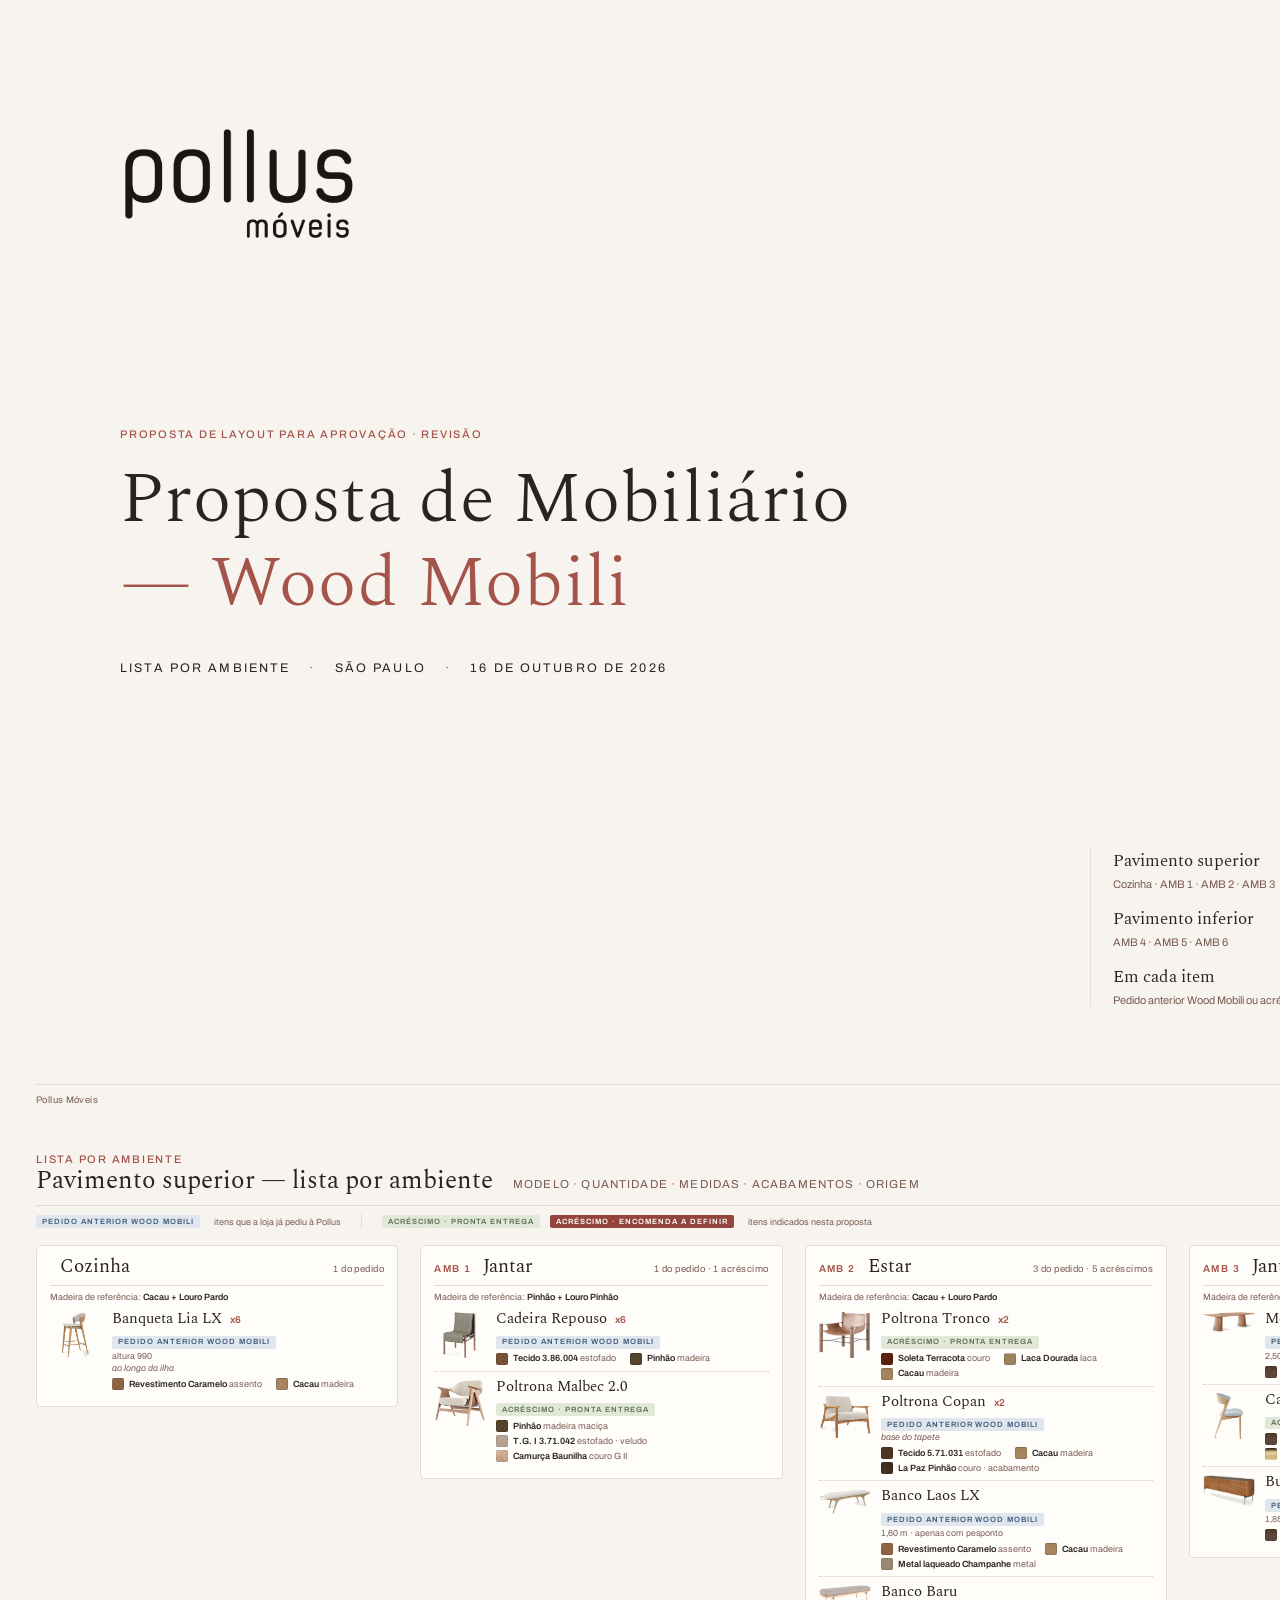
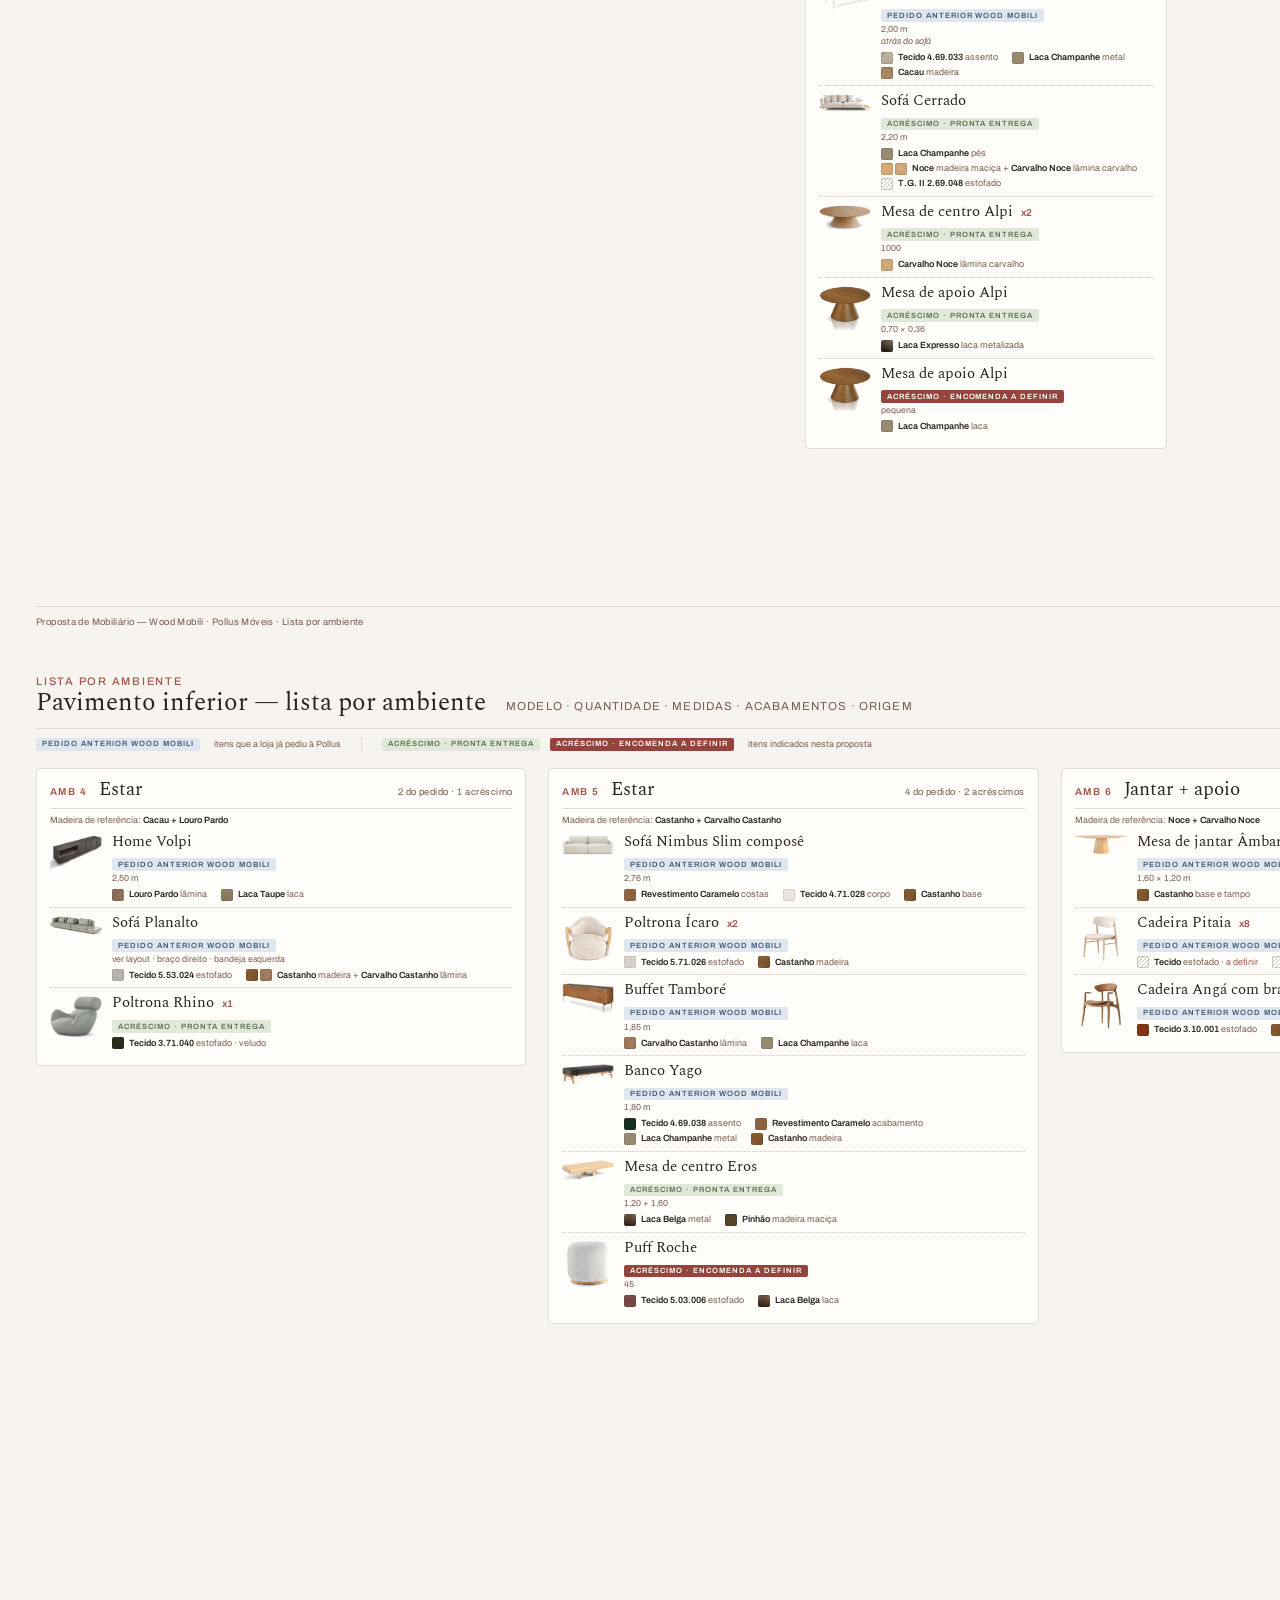
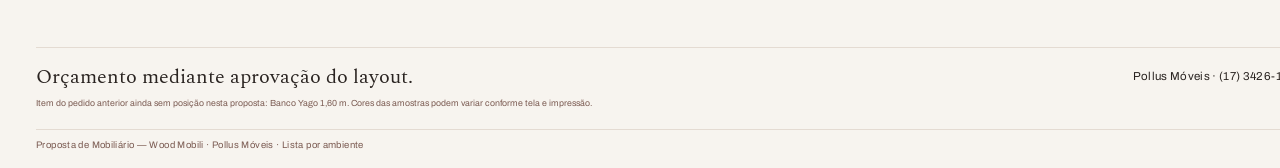
==== commit d3561fae: "Proposta Wood Mobili: Puff Roche como acréscimo · encomenda Co-Authored-By: Claude Opus 5.5 <noreply" ====
--- a/proposta-wood-mobili/index.html
+++ b/proposta-wood-mobili/index.html
@@ -12,7 +12,7 @@
 <div><h5>Em cada item</h5><p>Pedido anterior Wood Mobili ou acréscimo indicado nesta proposta</p></div></div>
 <footer class="pf"><span>Pollus Móveis</span><span>1/3</span></footer></div>
 <div class="page list"><div class="phead"><div><p class="kicker">Lista por ambiente</p><h2>Pavimento superior — lista por ambiente <span class="sub">Modelo · quantidade · medidas · acabamentos · origem</span></h2></div><img class="mini" src="img/prod/logo.png" alt="Pollus Móveis"></div><div class="legend"><span class="tag t-ped">Pedido anterior Wood Mobili</span><span class="lg">itens que a loja já pediu à Pollus</span><span class="sep"></span><span class="tag t-pe">Acréscimo · pronta entrega</span><span class="tag t-enc">Acréscimo · encomenda a definir</span><span class="lg">itens indicados nesta proposta</span></div><div class="cols c4"><div class="col"><section class="amb"><header><h3>Cozinha</h3><span class="count">1 do pedido</span></header><p class="ref">Madeira de referência: <b>Cacau + Louro Pardo</b></p><div class="item"><div class="thumb"><img src="img/prod/banqueta-lia-lx.png" alt=""></div><div class="body"><h4 class="">Banqueta Lia LX <span class="qty">x6</span></h4><span class="tag t-ped">Pedido anterior Wood Mobili</span><p class="meas">altura 990</p><p class="note">ao longo da ilha</p><div class="fins"><span class="fin"><span class="sws"><span class="sw" style="background-image:url(img/sw/revestimento-caramelo.jpg)"></span></span><span class="fl"><b>Revestimento Caramelo</b> assento</span></span><span class="fin"><span class="sws"><span class="sw" style="background-image:url(img/sw/cacau.jpg)"></span></span><span class="fl"><b>Cacau</b> madeira</span></span></div></div></div></section></div><div class="col"><section class="amb"><header><span class="code">AMB 1</span><h3>Jantar</h3><span class="count">1 do pedido · 1 acréscimo</span></header><p class="ref">Madeira de referência: <b>Pinhão + Louro Pinhão</b></p><div class="item"><div class="thumb"><img src="img/prod/cadeira-repouso.png" alt=""></div><div class="body"><h4 class="">Cadeira Repouso <span class="qty">x6</span></h4><span class="tag t-ped">Pedido anterior Wood Mobili</span><div class="fins"><span class="fin"><span class="sws"><span class="sw" style="background-image:url(img/sw/tecido-3.86.004.jpg)"></span></span><span class="fl"><b>Tecido 3.86.004</b> estofado</span></span><span class="fin"><span class="sws"><span class="sw" style="background-image:url(img/sw/pinhao.jpg)"></span></span><span class="fl"><b>Pinhão</b> madeira</span></span></div></div></div><div class="item"><div class="thumb"><img src="img/prod/poltrona-malbec.png" alt=""></div><div class="body"><h4 class="">Poltrona Malbec 2.0</h4><span class="tag t-pe">Acréscimo · pronta entrega</span><div class="fins"><span class="fin"><span class="sws"><span class="sw" style="background-image:url(img/sw/pinhao.jpg)"></span></span><span class="fl"><b>Pinhão</b> madeira maciça</span></span><span class="fin"><span class="sws"><span class="sw" style="background-image:url(img/sw/tg-3.71.042.jpg)"></span></span><span class="fl"><b>T.G. I 3.71.042</b> estofado · veludo</span></span><span class="fin"><span class="sws"><span class="sw" style="background-image:url(img/sw/camurca-baunilha.jpg)"></span></span><span class="fl"><b>Camurça Baunilha</b> couro G II</span></span></div></div></div></section></div><div class="col"><section class="amb"><header><span class="code">AMB 2</span><h3>Estar</h3><span class="count">3 do pedido · 5 acréscimos</span></header><p class="ref">Madeira de referência: <b>Cacau + Louro Pardo</b></p><div class="item"><div class="thumb"><img src="img/prod/poltrona-tronco.png" alt=""></div><div class="body"><h4 class="">Poltrona Tronco <span class="qty">x2</span></h4><span class="tag t-pe">Acréscimo · pronta entrega</span><div class="fins"><span class="fin"><span class="sws"><span class="sw" style="background-image:url(img/sw/soleta-terracota.jpg)"></span></span><span class="fl"><b>Soleta Terracota</b> couro</span></span><span class="fin"><span class="sws"><span class="sw" style="background-image:url(img/sw/laca-dourada.jpg)"></span></span><span class="fl"><b>Laca Dourada</b> laca</span></span><span class="fin"><span class="sws"><span class="sw" style="background-image:url(img/sw/cacau.jpg)"></span></span><span class="fl"><b>Cacau</b> madeira</span></span></div></div></div><div class="item"><div class="thumb"><img src="img/prod/poltrona-copan.png" alt=""></div><div class="body"><h4 class="">Poltrona Copan <span class="qty">x2</span></h4><span class="tag t-ped">Pedido anterior Wood Mobili</span><p class="note">base do tapete</p><div class="fins"><span class="fin"><span class="sws"><span class="sw" style="background-image:url(img/sw/tecido-5.71.031.jpg)"></span></span><span class="fl"><b>Tecido 5.71.031</b> estofado</span></span><span class="fin"><span class="sws"><span class="sw" style="background-image:url(img/sw/cacau.jpg)"></span></span><span class="fl"><b>Cacau</b> madeira</span></span><span class="fin"><span class="sws"><span class="sw" style="background-image:url(img/sw/la-paz-pinhao.jpg)"></span></span><span class="fl"><b>La Paz Pinhão</b> couro · acabamento</span></span></div></div></div><div class="item"><div class="thumb"><img src="img/prod/banco-laos-lx.png" alt=""></div><div class="body"><h4 class="">Banco Laos LX</h4><span class="tag t-ped">Pedido anterior Wood Mobili</span><p class="meas">1,60 m · apenas com pesponto</p><div class="fins"><span class="fin"><span class="sws"><span class="sw" style="background-image:url(img/sw/revestimento-caramelo.jpg)"></span></span><span class="fl"><b>Revestimento Caramelo</b> assento</span></span><span class="fin"><span class="sws"><span class="sw" style="background-image:url(img/sw/cacau.jpg)"></span></span><span class="fl"><b>Cacau</b> madeira</span></span><span class="fin"><span class="sws"><span class="sw" style="background-image:url(img/sw/laca-champanhe.jpg)"></span></span><span class="fl"><b>Metal laqueado Champanhe</b> metal</span></span></div></div></div><div class="item"><div class="thumb"><img src="img/prod/banco-baru.png" alt=""></div><div class="body"><h4 class="">Banco Baru</h4><span class="tag t-ped">Pedido anterior Wood Mobili</span><p class="meas">2,00 m</p><p class="note">atrás do sofá</p><div class="fins"><span class="fin"><span class="sws"><span class="sw" style="background-image:url(img/sw/tecido-4.69.033.jpg)"></span></span><span class="fl"><b>Tecido 4.69.033</b> assento</span></span><span class="fin"><span class="sws"><span class="sw" style="background-image:url(img/sw/laca-champanhe.jpg)"></span></span><span class="fl"><b>Laca Champanhe</b> metal</span></span><span class="fin"><span class="sws"><span class="sw" style="background-image:url(img/sw/cacau.jpg)"></span></span><span class="fl"><b>Cacau</b> madeira</span></span></div></div></div><div class="item"><div class="thumb"><img src="img/prod/sofa-cerrado.png" alt=""></div><div class="body"><h4 class="">Sofá Cerrado</h4><span class="tag t-pe">Acréscimo · pronta entrega</span><p class="meas">2,20 m</p><div class="fins"><span class="fin"><span class="sws"><span class="sw" style="background-image:url(img/sw/laca-champanhe.jpg)"></span></span><span class="fl"><b>Laca Champanhe</b> pés</span></span><span class="fin pair"><span class="sws"><span class="sw" style="background-image:url(img/sw/noce-macica.jpg)"></span><span class="sw" style="background-image:url(img/sw/carvalho-noce.jpg)"></span></span><span class="fl"><b>Noce</b> madeira maciça + <b>Carvalho Noce</b> lâmina carvalho</span></span><span class="fin"><span class="sws"><span class="sw hatch"></span></span><span class="fl"><b>T.G. II 2.69.048</b> estofado</span></span></div></div></div><div class="item"><div class="thumb"><img src="img/prod/mesa-centro-alpi.png" alt=""></div><div class="body"><h4 class="">Mesa de centro Alpi <span class="qty">x2</span></h4><span class="tag t-pe">Acréscimo · pronta entrega</span><p class="meas">1000</p><div class="fins"><span class="fin"><span class="sws"><span class="sw" style="background-image:url(img/sw/carvalho-noce.jpg)"></span></span><span class="fl"><b>Carvalho Noce</b> lâmina carvalho</span></span></div></div></div><div class="item"><div class="thumb"><img src="img/prod/mesa-apoio-alpi.png" alt=""></div><div class="body"><h4 class="">Mesa de apoio Alpi</h4><span class="tag t-pe">Acréscimo · pronta entrega</span><p class="meas">0,70 × 0,36</p><div class="fins"><span class="fin"><span class="sws"><span class="sw" style="background-image:url(img/sw/laca-expresso.jpg)"></span></span><span class="fl"><b>Laca Expresso</b> laca metalizada</span></span></div></div></div><div class="item"><div class="thumb"><img src="img/prod/mesa-apoio-alpi.png" alt=""></div><div class="body"><h4 class="">Mesa de apoio Alpi</h4><span class="tag t-enc">Acréscimo · encomenda a definir</span><p class="meas">pequena</p><div class="fins"><span class="fin"><span class="sws"><span class="sw" style="background-image:url(img/sw/laca-champanhe.jpg)"></span></span><span class="fl"><b>Laca Champanhe</b> laca</span></span></div></div></div></section></div><div class="col"><section class="amb"><header><span class="code">AMB 3</span><h3>Jantar</h3><span class="count">2 do pedido · 1 acréscimo</span></header><p class="ref">Madeira de referência: <b>Nogueira</b></p><div class="item"><div class="thumb"><img src="img/prod/mesa-jantar-fungi.png" alt=""></div><div class="body"><h4 class="">Mesa de jantar Fungi</h4><span class="tag t-ped">Pedido anterior Wood Mobili</span><p class="meas">2,50 × 1,20 m</p><div class="fins"><span class="fin"><span class="sws"><span class="sw" style="background-image:url(img/sw/nogueira.jpg)"></span></span><span class="fl"><b>Nogueira</b> base e tampo</span></span></div></div></div><div class="item"><div class="thumb"><img src="img/prod/cadeira-adhara.png" alt=""></div><div class="body"><h4 class="">Cadeira Adhara <span class="qty">x8</span></h4><span class="tag t-pe">Acréscimo · pronta entrega</span><div class="fins"><span class="fin"><span class="sws"><span class="sw" style="background-image:url(img/sw/nogueira.jpg)"></span></span><span class="fl"><b>Nogueira</b> lâmina</span></span><span class="fin"><span class="sws"><span class="sw" style="background-image:url(img/sw/cafe.jpg)"></span></span><span class="fl"><b>Café</b> madeira · pés</span></span><span class="fin"><span class="sws"><span class="sw" style="background-image:url(img/sw/latao-brilho.jpg)"></span></span><span class="fl"><b>Latão Brilho</b> metal</span></span><span class="fin"><span class="sws"><span class="sw" style="background-image:url(img/sw/la-paz-pinhao.jpg)"></span></span><span class="fl"><b>La Paz Pinhão</b> couro G II</span></span></div></div></div><div class="item"><div class="thumb"><img src="img/prod/buffet-tambore.png" alt=""></div><div class="body"><h4 class="">Buffet Tamboré</h4><span class="tag t-ped">Pedido anterior Wood Mobili</span><p class="meas">1,85 m</p><div class="fins"><span class="fin"><span class="sws"><span class="sw" style="background-image:url(img/sw/nogueira.jpg)"></span></span><span class="fl"><b>Nogueira</b> lâmina</span></span><span class="fin"><span class="sws"><span class="sw" style="background-image:url(img/sw/laca-champanhe.jpg)"></span></span><span class="fl"><b>Laca Champanhe</b> laca</span></span></div></div></div></section></div></div><footer class="pf"><span>Proposta de Mobiliário — Wood Mobili · Pollus Móveis · Lista por ambiente</span><span>Orçamento mediante aprovação do layout. · 2/3</span></footer></div>
-<div class="page list"><div class="phead"><div><p class="kicker">Lista por ambiente</p><h2>Pavimento inferior — lista por ambiente <span class="sub">Modelo · quantidade · medidas · acabamentos · origem</span></h2></div><img class="mini" src="img/prod/logo.png" alt="Pollus Móveis"></div><div class="legend"><span class="tag t-ped">Pedido anterior Wood Mobili</span><span class="lg">itens que a loja já pediu à Pollus</span><span class="sep"></span><span class="tag t-pe">Acréscimo · pronta entrega</span><span class="tag t-enc">Acréscimo · encomenda a definir</span><span class="lg">itens indicados nesta proposta</span></div><div class="cols c3"><div class="col"><section class="amb"><header><span class="code">AMB 4</span><h3>Estar</h3><span class="count">2 do pedido · 1 acréscimo</span></header><p class="ref">Madeira de referência: <b>Cacau + Louro Pardo</b></p><div class="item"><div class="thumb"><img src="img/prod/home-volpi.png" alt=""></div><div class="body"><h4 class="">Home Volpi</h4><span class="tag t-ped">Pedido anterior Wood Mobili</span><p class="meas">2,50 m</p><div class="fins"><span class="fin"><span class="sws"><span class="sw" style="background-image:url(img/sw/louro-pardo.jpg)"></span></span><span class="fl"><b>Louro Pardo</b> lâmina</span></span><span class="fin"><span class="sws"><span class="sw" style="background-image:url(img/sw/laca-taupe.jpg)"></span></span><span class="fl"><b>Laca Taupe</b> laca</span></span></div></div></div><div class="item"><div class="thumb"><img src="img/prod/sofa-planalto.png" alt=""></div><div class="body"><h4 class="">Sofá Planalto</h4><span class="tag t-ped">Pedido anterior Wood Mobili</span><p class="meas">ver layout · braço direito · bandeja esquerda</p><div class="fins"><span class="fin"><span class="sws"><span class="sw" style="background-image:url(img/sw/tecido-5.53.024.jpg)"></span></span><span class="fl"><b>Tecido 5.53.024</b> estofado</span></span><span class="fin pair"><span class="sws"><span class="sw" style="background-image:url(img/sw/castanho.jpg)"></span><span class="sw" style="background-image:url(img/sw/carvalho-castanho.jpg)"></span></span><span class="fl"><b>Castanho</b> madeira + <b>Carvalho Castanho</b> lâmina</span></span></div></div></div><div class="item"><div class="thumb"><img src="img/prod/poltrona-rhino.png" alt=""></div><div class="body"><h4 class="">Poltrona Rhino <span class="qty">x1</span></h4><span class="tag t-pe">Acréscimo · pronta entrega</span><div class="fins"><span class="fin"><span class="sws"><span class="sw" style="background-image:url(img/sw/tg-3.71.040.jpg)"></span></span><span class="fl"><b>Tecido 3.71.040</b> estofado · veludo</span></span></div></div></div></section></div><div class="col"><section class="amb"><header><span class="code">AMB 5</span><h3>Estar</h3><span class="count">4 do pedido · 2 acréscimos</span></header><p class="ref">Madeira de referência: <b>Castanho + Carvalho Castanho</b></p><div class="item"><div class="thumb"><img src="img/prod/sofa-nimbus.png" alt=""></div><div class="body"><h4 class="">Sofá Nimbus Slim composê</h4><span class="tag t-ped">Pedido anterior Wood Mobili</span><p class="meas">2,76 m</p><div class="fins"><span class="fin"><span class="sws"><span class="sw" style="background-image:url(img/sw/revestimento-caramelo.jpg)"></span></span><span class="fl"><b>Revestimento Caramelo</b> costas</span></span><span class="fin"><span class="sws"><span class="sw" style="background-image:url(img/sw/tecido-4.71.028.jpg)"></span></span><span class="fl"><b>Tecido 4.71.028</b> corpo</span></span><span class="fin"><span class="sws"><span class="sw" style="background-image:url(img/sw/castanho.jpg)"></span></span><span class="fl"><b>Castanho</b> base</span></span></div></div></div><div class="item"><div class="thumb"><img src="img/prod/poltrona-icaro.png" alt=""></div><div class="body"><h4 class="">Poltrona Ícaro <span class="qty">x2</span></h4><span class="tag t-ped">Pedido anterior Wood Mobili</span><div class="fins"><span class="fin"><span class="sws"><span class="sw" style="background-image:url(img/sw/tecido-5.71.026.jpg)"></span></span><span class="fl"><b>Tecido 5.71.026</b> estofado</span></span><span class="fin"><span class="sws"><span class="sw" style="background-image:url(img/sw/castanho.jpg)"></span></span><span class="fl"><b>Castanho</b> madeira</span></span></div></div></div><div class="item"><div class="thumb"><img src="img/prod/buffet-tambore.png" alt=""></div><div class="body"><h4 class="">Buffet Tamboré</h4><span class="tag t-ped">Pedido anterior Wood Mobili</span><p class="meas">1,85 m</p><div class="fins"><span class="fin"><span class="sws"><span class="sw" style="background-image:url(img/sw/carvalho-castanho.jpg)"></span></span><span class="fl"><b>Carvalho Castanho</b> lâmina</span></span><span class="fin"><span class="sws"><span class="sw" style="background-image:url(img/sw/laca-champanhe.jpg)"></span></span><span class="fl"><b>Laca Champanhe</b> laca</span></span></div></div></div><div class="item"><div class="thumb"><img src="img/prod/banco-yago.png" alt=""></div><div class="body"><h4 class="">Banco Yago</h4><span class="tag t-ped">Pedido anterior Wood Mobili</span><p class="meas">1,80 m</p><div class="fins"><span class="fin"><span class="sws"><span class="sw" style="background-image:url(img/sw/tecido-4.69.038.jpg)"></span></span><span class="fl"><b>Tecido 4.69.038</b> assento</span></span><span class="fin"><span class="sws"><span class="sw" style="background-image:url(img/sw/revestimento-caramelo.jpg)"></span></span><span class="fl"><b>Revestimento Caramelo</b> acabamento</span></span><span class="fin"><span class="sws"><span class="sw" style="background-image:url(img/sw/laca-champanhe.jpg)"></span></span><span class="fl"><b>Laca Champanhe</b> metal</span></span><span class="fin"><span class="sws"><span class="sw" style="background-image:url(img/sw/castanho.jpg)"></span></span><span class="fl"><b>Castanho</b> madeira</span></span></div></div></div><div class="item"><div class="thumb"><img src="img/prod/mesa-centro-eros.png" alt=""></div><div class="body"><h4 class="">Mesa de centro Eros</h4><span class="tag t-pe">Acréscimo · pronta entrega</span><p class="meas">1,20 + 1,60</p><div class="fins"><span class="fin"><span class="sws"><span class="sw" style="background-image:url(img/sw/laca-belga.jpg)"></span></span><span class="fl"><b>Laca Belga</b> metal</span></span><span class="fin"><span class="sws"><span class="sw" style="background-image:url(img/sw/pinhao.jpg)"></span></span><span class="fl"><b>Pinhão</b> madeira maciça</span></span></div></div></div><div class="item"><div class="thumb"><img src="img/prod/roche.png" alt=""></div><div class="body"><h4 class="">Puff Roche</h4><span class="tag t-pe">Acréscimo · pronta entrega</span><p class="meas">45</p><div class="fins"><span class="fin"><span class="sws"><span class="sw" style="background-image:url(img/sw/tecido-5.03.006.jpg)"></span></span><span class="fl"><b>Tecido 5.03.006</b> estofado</span></span><span class="fin"><span class="sws"><span class="sw" style="background-image:url(img/sw/laca-belga.jpg)"></span></span><span class="fl"><b>Laca Belga</b> laca</span></span></div></div></div></section></div><div class="col"><section class="amb"><header><span class="code">AMB 6</span><h3>Jantar + apoio</h3><span class="count">3 do pedido</span></header><p class="ref">Madeira de referência: <b>Noce + Carvalho Noce</b></p><div class="item"><div class="thumb"><img src="img/prod/mesa-jantar-ambar.png" alt=""></div><div class="body"><h4 class="">Mesa de jantar Âmbar</h4><span class="tag t-ped">Pedido anterior Wood Mobili</span><p class="meas">1,60 × 1,20 m</p><div class="fins"><span class="fin"><span class="sws"><span class="sw" style="background-image:url(img/sw/castanho.jpg)"></span></span><span class="fl"><b>Castanho</b> base e tampo</span></span></div></div></div><div class="item"><div class="thumb"><img src="img/prod/cadeira-pitaia.png" alt=""></div><div class="body"><h4 class="">Cadeira Pitaia <span class="qty">x8</span></h4><span class="tag t-ped">Pedido anterior Wood Mobili</span><div class="fins"><span class="fin"><span class="sws"><span class="sw hatch"></span></span><span class="fl"><b>Tecido</b> estofado · <em class="pend">a definir</em></span></span><span class="fin"><span class="sws"><span class="sw hatch"></span></span><span class="fl"><b>Madeira</b> · <em class="pend">a definir</em></span></span></div></div></div><div class="item"><div class="thumb"><img src="img/prod/cadeira-anga.png" alt=""></div><div class="body"><h4 class="">Cadeira Angá com braço <span class="qty">x6</span></h4><span class="tag t-ped">Pedido anterior Wood Mobili</span><div class="fins"><span class="fin"><span class="sws"><span class="sw" style="background-image:url(img/sw/tecido-3.10.001.jpg)"></span></span><span class="fl"><b>Tecido 3.10.001</b> estofado</span></span><span class="fin"><span class="sws"><span class="sw" style="background-image:url(img/sw/castanho.jpg)"></span></span><span class="fl"><b>Castanho</b> madeira</span></span></div></div></div></section></div></div><div class="closing"><div><h3>Orçamento mediante aprovação do layout.</h3>
+<div class="page list"><div class="phead"><div><p class="kicker">Lista por ambiente</p><h2>Pavimento inferior — lista por ambiente <span class="sub">Modelo · quantidade · medidas · acabamentos · origem</span></h2></div><img class="mini" src="img/prod/logo.png" alt="Pollus Móveis"></div><div class="legend"><span class="tag t-ped">Pedido anterior Wood Mobili</span><span class="lg">itens que a loja já pediu à Pollus</span><span class="sep"></span><span class="tag t-pe">Acréscimo · pronta entrega</span><span class="tag t-enc">Acréscimo · encomenda a definir</span><span class="lg">itens indicados nesta proposta</span></div><div class="cols c3"><div class="col"><section class="amb"><header><span class="code">AMB 4</span><h3>Estar</h3><span class="count">2 do pedido · 1 acréscimo</span></header><p class="ref">Madeira de referência: <b>Cacau + Louro Pardo</b></p><div class="item"><div class="thumb"><img src="img/prod/home-volpi.png" alt=""></div><div class="body"><h4 class="">Home Volpi</h4><span class="tag t-ped">Pedido anterior Wood Mobili</span><p class="meas">2,50 m</p><div class="fins"><span class="fin"><span class="sws"><span class="sw" style="background-image:url(img/sw/louro-pardo.jpg)"></span></span><span class="fl"><b>Louro Pardo</b> lâmina</span></span><span class="fin"><span class="sws"><span class="sw" style="background-image:url(img/sw/laca-taupe.jpg)"></span></span><span class="fl"><b>Laca Taupe</b> laca</span></span></div></div></div><div class="item"><div class="thumb"><img src="img/prod/sofa-planalto.png" alt=""></div><div class="body"><h4 class="">Sofá Planalto</h4><span class="tag t-ped">Pedido anterior Wood Mobili</span><p class="meas">ver layout · braço direito · bandeja esquerda</p><div class="fins"><span class="fin"><span class="sws"><span class="sw" style="background-image:url(img/sw/tecido-5.53.024.jpg)"></span></span><span class="fl"><b>Tecido 5.53.024</b> estofado</span></span><span class="fin pair"><span class="sws"><span class="sw" style="background-image:url(img/sw/castanho.jpg)"></span><span class="sw" style="background-image:url(img/sw/carvalho-castanho.jpg)"></span></span><span class="fl"><b>Castanho</b> madeira + <b>Carvalho Castanho</b> lâmina</span></span></div></div></div><div class="item"><div class="thumb"><img src="img/prod/poltrona-rhino.png" alt=""></div><div class="body"><h4 class="">Poltrona Rhino <span class="qty">x1</span></h4><span class="tag t-pe">Acréscimo · pronta entrega</span><div class="fins"><span class="fin"><span class="sws"><span class="sw" style="background-image:url(img/sw/tg-3.71.040.jpg)"></span></span><span class="fl"><b>Tecido 3.71.040</b> estofado · veludo</span></span></div></div></div></section></div><div class="col"><section class="amb"><header><span class="code">AMB 5</span><h3>Estar</h3><span class="count">4 do pedido · 2 acréscimos</span></header><p class="ref">Madeira de referência: <b>Castanho + Carvalho Castanho</b></p><div class="item"><div class="thumb"><img src="img/prod/sofa-nimbus.png" alt=""></div><div class="body"><h4 class="">Sofá Nimbus Slim composê</h4><span class="tag t-ped">Pedido anterior Wood Mobili</span><p class="meas">2,76 m</p><div class="fins"><span class="fin"><span class="sws"><span class="sw" style="background-image:url(img/sw/revestimento-caramelo.jpg)"></span></span><span class="fl"><b>Revestimento Caramelo</b> costas</span></span><span class="fin"><span class="sws"><span class="sw" style="background-image:url(img/sw/tecido-4.71.028.jpg)"></span></span><span class="fl"><b>Tecido 4.71.028</b> corpo</span></span><span class="fin"><span class="sws"><span class="sw" style="background-image:url(img/sw/castanho.jpg)"></span></span><span class="fl"><b>Castanho</b> base</span></span></div></div></div><div class="item"><div class="thumb"><img src="img/prod/poltrona-icaro.png" alt=""></div><div class="body"><h4 class="">Poltrona Ícaro <span class="qty">x2</span></h4><span class="tag t-ped">Pedido anterior Wood Mobili</span><div class="fins"><span class="fin"><span class="sws"><span class="sw" style="background-image:url(img/sw/tecido-5.71.026.jpg)"></span></span><span class="fl"><b>Tecido 5.71.026</b> estofado</span></span><span class="fin"><span class="sws"><span class="sw" style="background-image:url(img/sw/castanho.jpg)"></span></span><span class="fl"><b>Castanho</b> madeira</span></span></div></div></div><div class="item"><div class="thumb"><img src="img/prod/buffet-tambore.png" alt=""></div><div class="body"><h4 class="">Buffet Tamboré</h4><span class="tag t-ped">Pedido anterior Wood Mobili</span><p class="meas">1,85 m</p><div class="fins"><span class="fin"><span class="sws"><span class="sw" style="background-image:url(img/sw/carvalho-castanho.jpg)"></span></span><span class="fl"><b>Carvalho Castanho</b> lâmina</span></span><span class="fin"><span class="sws"><span class="sw" style="background-image:url(img/sw/laca-champanhe.jpg)"></span></span><span class="fl"><b>Laca Champanhe</b> laca</span></span></div></div></div><div class="item"><div class="thumb"><img src="img/prod/banco-yago.png" alt=""></div><div class="body"><h4 class="">Banco Yago</h4><span class="tag t-ped">Pedido anterior Wood Mobili</span><p class="meas">1,80 m</p><div class="fins"><span class="fin"><span class="sws"><span class="sw" style="background-image:url(img/sw/tecido-4.69.038.jpg)"></span></span><span class="fl"><b>Tecido 4.69.038</b> assento</span></span><span class="fin"><span class="sws"><span class="sw" style="background-image:url(img/sw/revestimento-caramelo.jpg)"></span></span><span class="fl"><b>Revestimento Caramelo</b> acabamento</span></span><span class="fin"><span class="sws"><span class="sw" style="background-image:url(img/sw/laca-champanhe.jpg)"></span></span><span class="fl"><b>Laca Champanhe</b> metal</span></span><span class="fin"><span class="sws"><span class="sw" style="background-image:url(img/sw/castanho.jpg)"></span></span><span class="fl"><b>Castanho</b> madeira</span></span></div></div></div><div class="item"><div class="thumb"><img src="img/prod/mesa-centro-eros.png" alt=""></div><div class="body"><h4 class="">Mesa de centro Eros</h4><span class="tag t-pe">Acréscimo · pronta entrega</span><p class="meas">1,20 + 1,60</p><div class="fins"><span class="fin"><span class="sws"><span class="sw" style="background-image:url(img/sw/laca-belga.jpg)"></span></span><span class="fl"><b>Laca Belga</b> metal</span></span><span class="fin"><span class="sws"><span class="sw" style="background-image:url(img/sw/pinhao.jpg)"></span></span><span class="fl"><b>Pinhão</b> madeira maciça</span></span></div></div></div><div class="item"><div class="thumb"><img src="img/prod/roche.png" alt=""></div><div class="body"><h4 class="">Puff Roche</h4><span class="tag t-enc">Acréscimo · encomenda a definir</span><p class="meas">45</p><div class="fins"><span class="fin"><span class="sws"><span class="sw" style="background-image:url(img/sw/tecido-5.03.006.jpg)"></span></span><span class="fl"><b>Tecido 5.03.006</b> estofado</span></span><span class="fin"><span class="sws"><span class="sw" style="background-image:url(img/sw/laca-belga.jpg)"></span></span><span class="fl"><b>Laca Belga</b> laca</span></span></div></div></div></section></div><div class="col"><section class="amb"><header><span class="code">AMB 6</span><h3>Jantar + apoio</h3><span class="count">3 do pedido</span></header><p class="ref">Madeira de referência: <b>Noce + Carvalho Noce</b></p><div class="item"><div class="thumb"><img src="img/prod/mesa-jantar-ambar.png" alt=""></div><div class="body"><h4 class="">Mesa de jantar Âmbar</h4><span class="tag t-ped">Pedido anterior Wood Mobili</span><p class="meas">1,60 × 1,20 m</p><div class="fins"><span class="fin"><span class="sws"><span class="sw" style="background-image:url(img/sw/castanho.jpg)"></span></span><span class="fl"><b>Castanho</b> base e tampo</span></span></div></div></div><div class="item"><div class="thumb"><img src="img/prod/cadeira-pitaia.png" alt=""></div><div class="body"><h4 class="">Cadeira Pitaia <span class="qty">x8</span></h4><span class="tag t-ped">Pedido anterior Wood Mobili</span><div class="fins"><span class="fin"><span class="sws"><span class="sw hatch"></span></span><span class="fl"><b>Tecido</b> estofado · <em class="pend">a definir</em></span></span><span class="fin"><span class="sws"><span class="sw hatch"></span></span><span class="fl"><b>Madeira</b> · <em class="pend">a definir</em></span></span></div></div></div><div class="item"><div class="thumb"><img src="img/prod/cadeira-anga.png" alt=""></div><div class="body"><h4 class="">Cadeira Angá com braço <span class="qty">x6</span></h4><span class="tag t-ped">Pedido anterior Wood Mobili</span><div class="fins"><span class="fin"><span class="sws"><span class="sw" style="background-image:url(img/sw/tecido-3.10.001.jpg)"></span></span><span class="fl"><b>Tecido 3.10.001</b> estofado</span></span><span class="fin"><span class="sws"><span class="sw" style="background-image:url(img/sw/castanho.jpg)"></span></span><span class="fl"><b>Castanho</b> madeira</span></span></div></div></div></section></div></div><div class="closing"><div><h3>Orçamento mediante aprovação do layout.</h3>
 <p>Item do pedido anterior ainda sem posição nesta proposta: Banco Yago 1,60 m. Cores das amostras podem variar conforme tela e impressão.</p></div>
 <p class="contact">Pollus Móveis · (17) 3426-1234 · www.pollusmoveis.com.br · @pollusmoveis</p></div><footer class="pf"><span>Proposta de Mobiliário — Wood Mobili · Pollus Móveis · Lista por ambiente</span><span>Orçamento mediante aprovação do layout. · 3/3</span></footer></div>
 </body></html>
